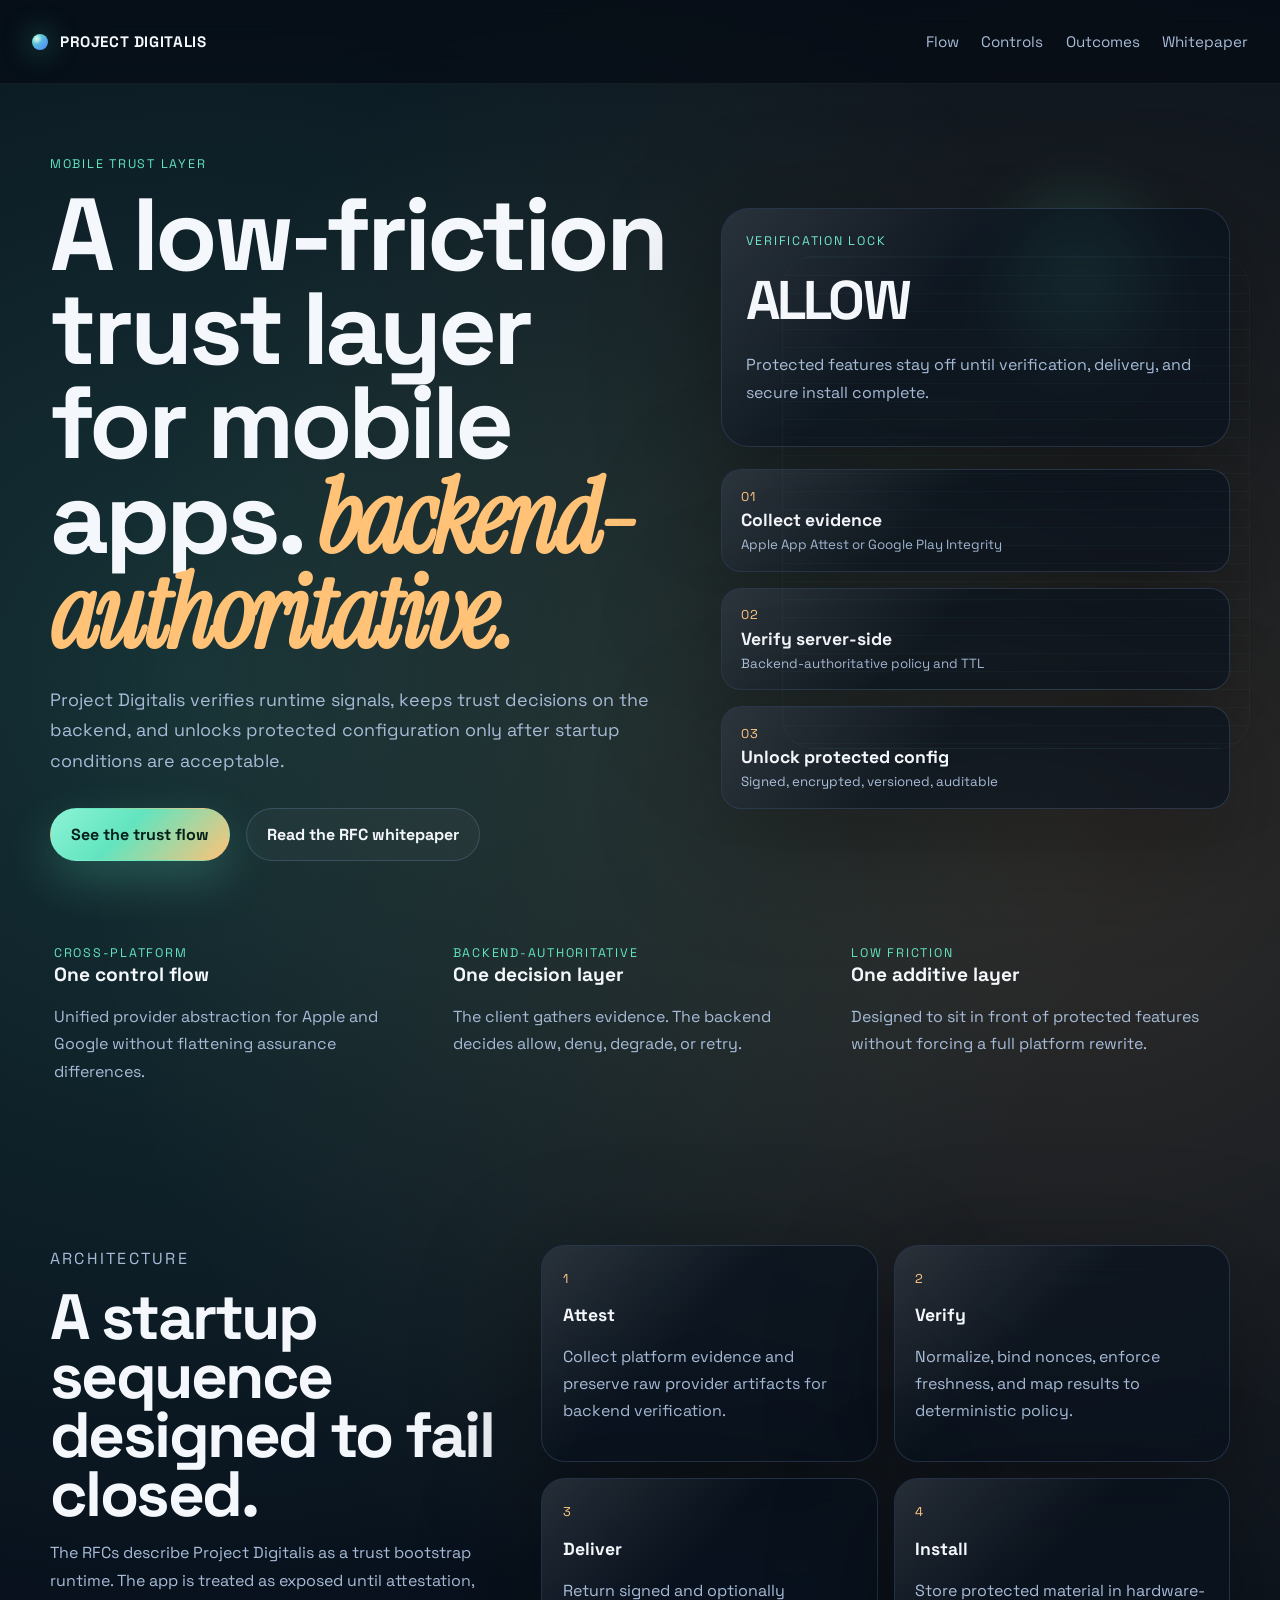
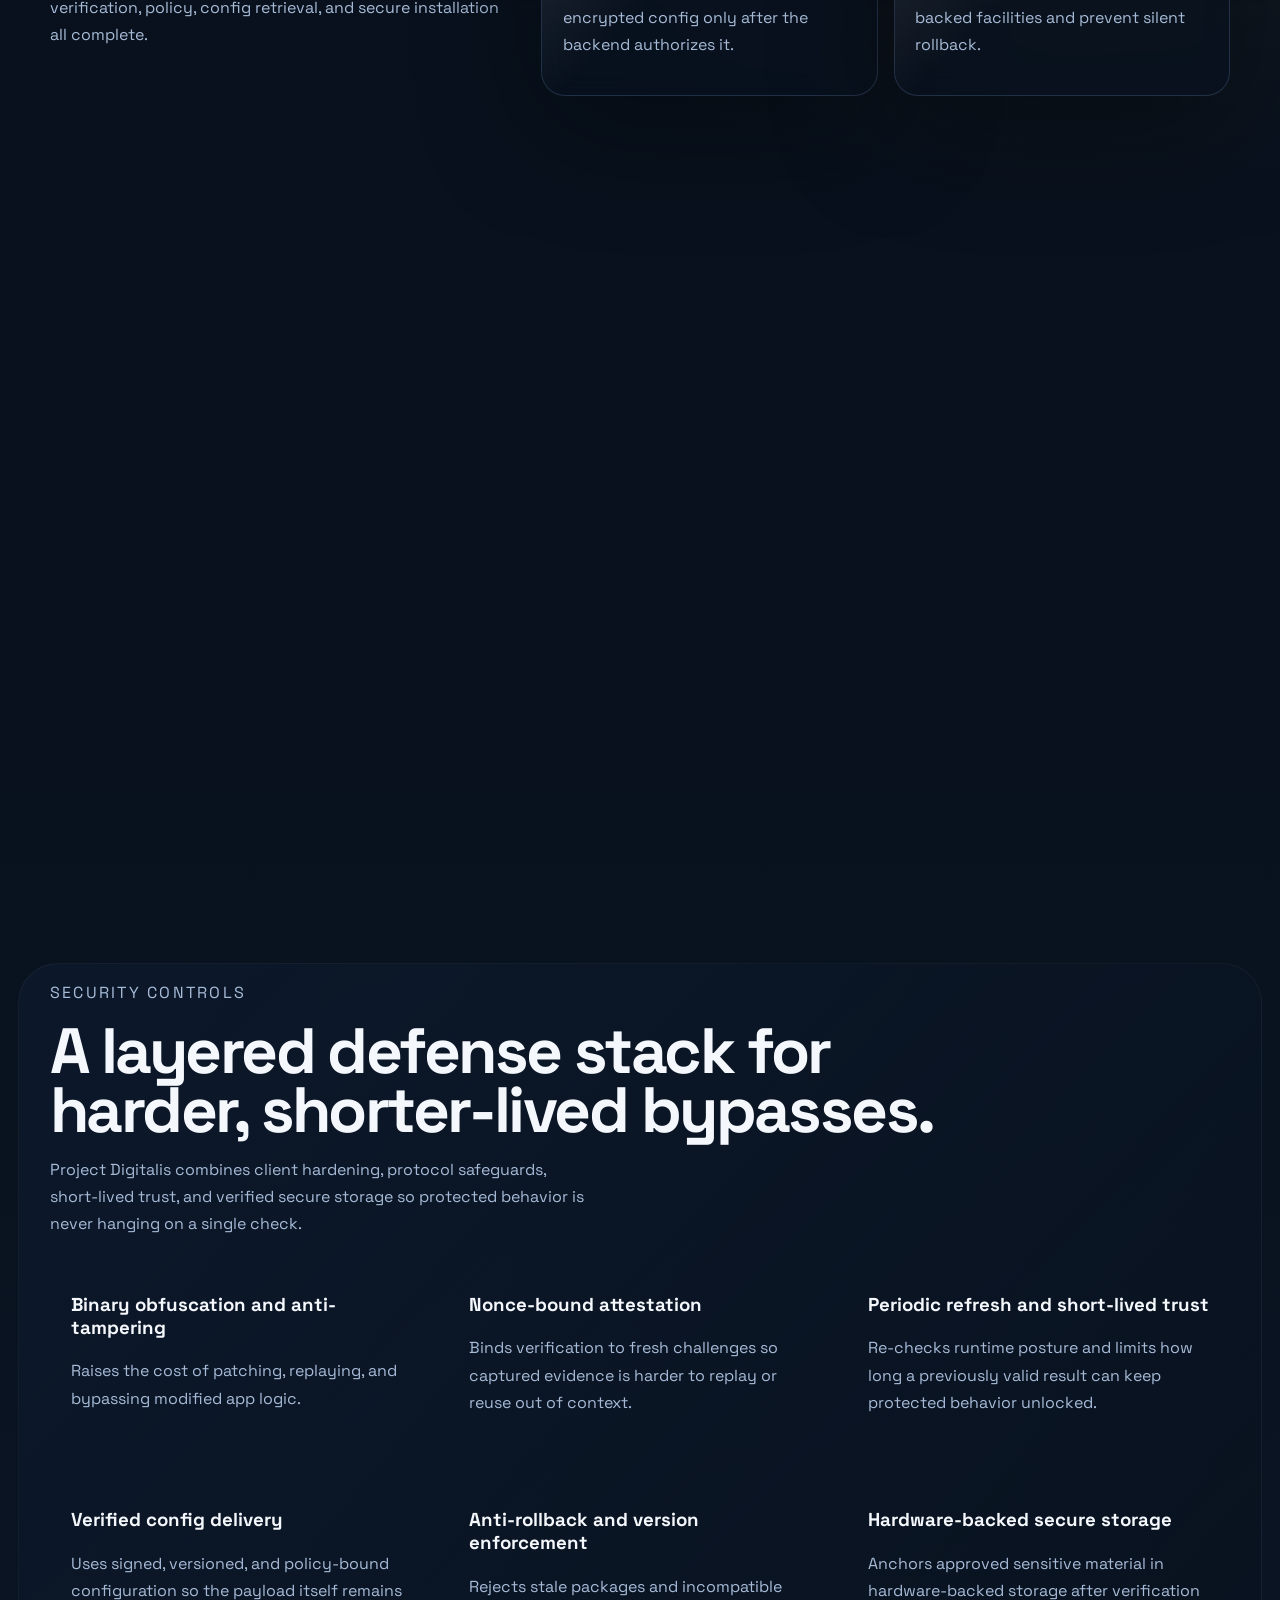
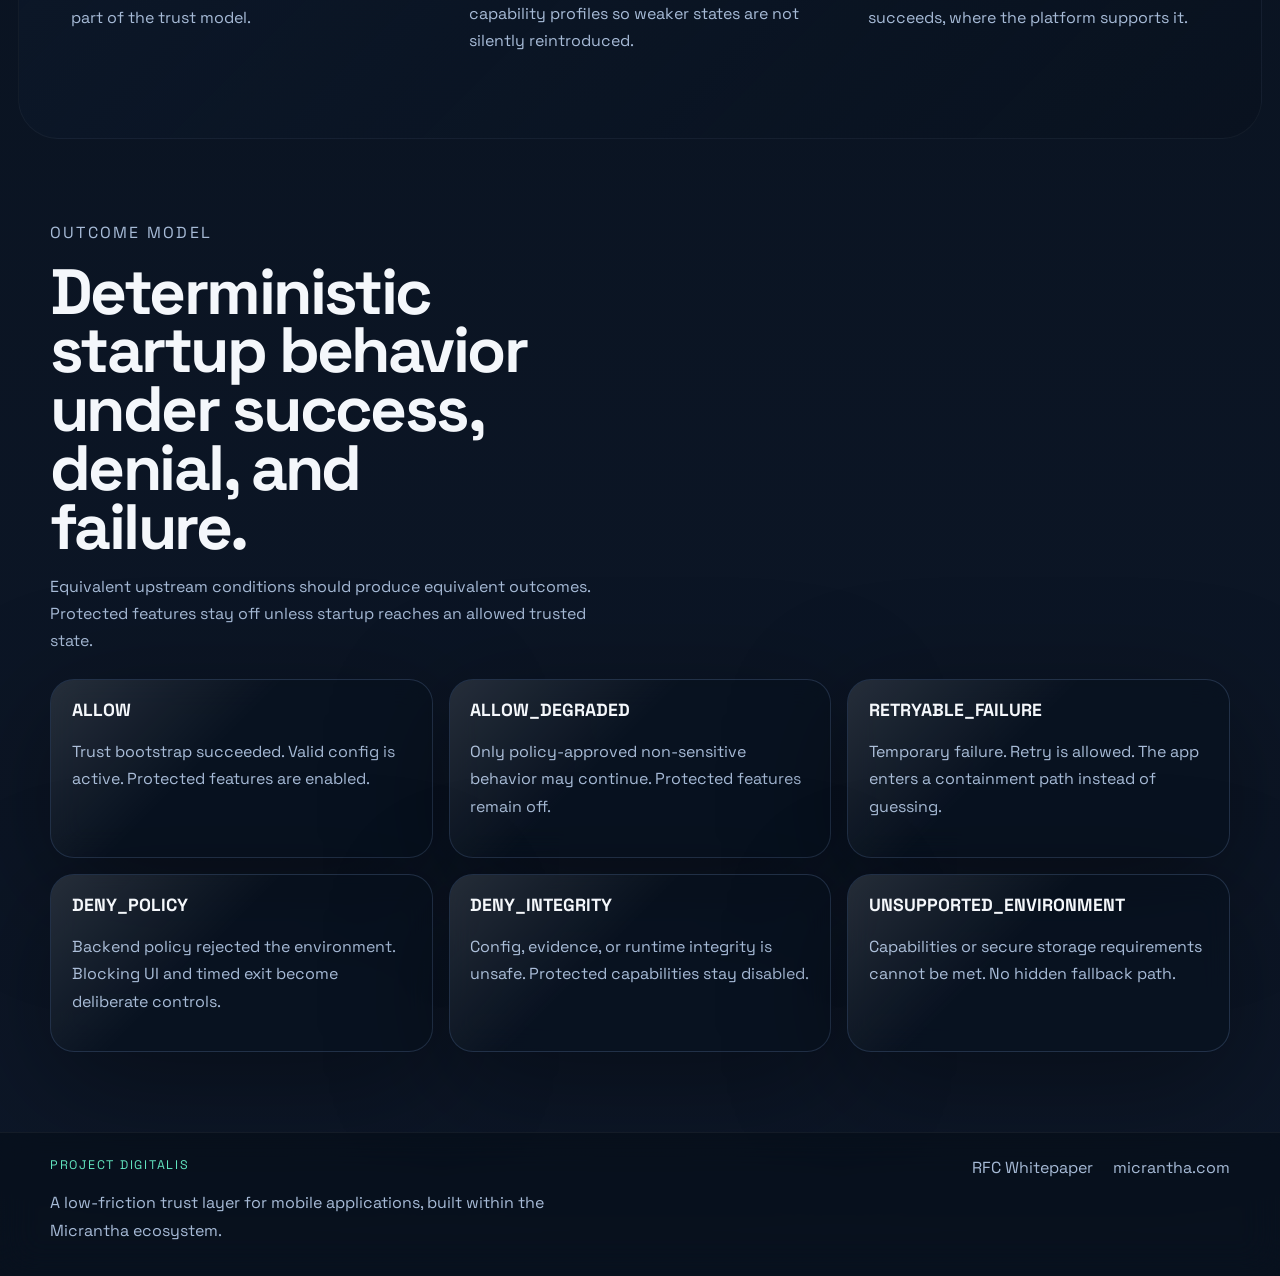
==== web/index.html @ 767015f4 "feat: move public website to community repo" ====
<!doctype html>
<html lang="en">
  <head>
    <meta charset="UTF-8" />
    <meta
      name="viewport"
      content="width=device-width, initial-scale=1.0"
    />
    <title>Project Digitalis | A Low-Friction Trust Layer for Mobile Apps</title>
    <meta
      name="description"
      content="Project Digitalis is a low-friction trust layer for mobile apps: backend-authoritative verification, protected configuration delivery, and deterministic startup policy for iOS and Android."
    />
    <link rel="preconnect" href="https://fonts.googleapis.com" />
    <link rel="preconnect" href="https://fonts.gstatic.com" crossorigin />
    <link
      href="https://fonts.googleapis.com/css2?family=Instrument+Serif:ital@0;1&family=Space+Grotesk:wght@400;500;700&display=swap"
      rel="stylesheet"
    />
    <link rel="stylesheet" href="./styles.css" />
  </head>
  <body>
    <div class="page-shell">
      <header class="site-header">
        <a class="brand" href="#top">
          <span class="brand-mark"></span>
          <span>Project Digitalis</span>
        </a>
        <nav class="site-nav" aria-label="Primary">
          <a href="#flow">Flow</a>
          <a href="#controls">Controls</a>
          <a href="#outcomes">Outcomes</a>
          <a href="./whitepaper.html">Whitepaper</a>
        </nav>
      </header>

      <main id="top">
        <section class="hero">
          <div class="hero-copy reveal">
            <p class="eyebrow">Mobile trust layer</p>
            <h1>A low-friction trust layer for mobile apps.</h1>
            <p class="hero-text">
              Project Digitalis verifies runtime signals, keeps trust decisions
              on the backend, and unlocks protected configuration only after
              startup conditions are acceptable.
            </p>
            <div class="hero-actions">
              <a class="button button-primary" href="#flow">See the trust flow</a>
              <a class="button button-secondary" href="./whitepaper.html">Read the RFC whitepaper</a>
            </div>
          </div>

          <div class="hero-visual reveal">
            <div class="signal-card signal-card-primary">
              <p class="signal-label">Verification lock</p>
              <p class="signal-value">ALLOW</p>
              <p class="signal-meta">Protected features stay off until verification, delivery, and secure install complete.</p>
            </div>

            <div class="signal-rail">
              <div class="signal-step">
                <span>01</span>
                <strong>Collect evidence</strong>
                <small>Apple App Attest or Google Play Integrity</small>
              </div>
              <div class="signal-step">
                <span>02</span>
                <strong>Verify server-side</strong>
                <small>Backend-authoritative policy and TTL</small>
              </div>
              <div class="signal-step">
                <span>03</span>
                <strong>Unlock protected config</strong>
                <small>Signed, encrypted, versioned, auditable</small>
              </div>
            </div>
          </div>
        </section>

        <section class="metrics reveal">
          <div>
            <span class="metric-kicker">Cross-platform</span>
            <strong>One control flow</strong>
            <p>Unified provider abstraction for Apple and Google without flattening assurance differences.</p>
          </div>
          <div>
            <span class="metric-kicker">Backend-authoritative</span>
            <strong>One decision layer</strong>
            <p>The client gathers evidence. The backend decides allow, deny, degrade, or retry.</p>
          </div>
          <div>
            <span class="metric-kicker">Low friction</span>
            <strong>One additive layer</strong>
            <p>Designed to sit in front of protected features without forcing a full platform rewrite.</p>
          </div>
        </section>

        <section class="section split-section" id="flow">
          <div class="section-copy reveal">
            <p class="eyebrow">Architecture</p>
            <h2>A startup sequence designed to fail closed.</h2>
            <p>
              The RFCs describe Project Digitalis as a trust bootstrap runtime.
              The app is treated as exposed until attestation, verification,
              policy, config retrieval, and secure installation all complete.
            </p>
          </div>
          <div class="flow-grid reveal">
            <article>
              <span>1</span>
              <h3>Attest</h3>
              <p>Collect platform evidence and preserve raw provider artifacts for backend verification.</p>
            </article>
            <article>
              <span>2</span>
              <h3>Verify</h3>
              <p>Normalize, bind nonces, enforce freshness, and map results to deterministic policy.</p>
            </article>
            <article>
              <span>3</span>
              <h3>Deliver</h3>
              <p>Return signed and optionally encrypted config only after the backend authorizes it.</p>
            </article>
            <article>
              <span>4</span>
              <h3>Install</h3>
              <p>Store protected material in hardware-backed facilities and prevent silent rollback.</p>
            </article>
          </div>
        </section>

        <section class="section lightweight-section">
          <div class="section-copy reveal">
            <p class="eyebrow">Designed to layer in</p>
            <h2>An extra security layer that does not ask you to rebuild everything.</h2>
            <p>
              Project Digitalis is easiest to understand as an additive control
              surface. It can sit in front of existing backend logic, preserve a
              customer-managed backend model, and make startup trust decisions
              explicit without pretending the client is authoritative.
            </p>
          </div>
          <div class="control-columns">
            <article class="reveal">
              <h3>Open backend model</h3>
              <p>
                Digitalis-operated and customer-managed backends can share one
                contract and one semantic outcome model.
              </p>
            </article>
            <article class="reveal">
              <h3>Useful before deeper hardening</h3>
              <p>
                Attestation, signed config delivery, and startup containment add
                value even before heavier runtime protection is introduced.
              </p>
            </article>
            <article class="reveal">
              <h3>Explicit over magical</h3>
              <p>
                Capabilities, degradation, retries, and denials are visible and
                policy-controlled rather than hidden behind SDK optimism.
              </p>
            </article>
          </div>
        </section>

        <section class="section band" id="controls">
          <div class="section-copy reveal">
            <p class="eyebrow">Security controls</p>
            <h2 class="section-title-wide">A layered defense stack for harder, shorter-lived bypasses.</h2>
            <p>
              Project Digitalis combines client hardening, protocol safeguards,
              short-lived trust, and verified secure storage so protected
              behavior is never hanging on a single check.
            </p>
          </div>
          <div class="control-grid">
            <article class="reveal">
              <h3>Binary obfuscation and anti-tampering</h3>
              <p>
                Raises the cost of patching, replaying, and bypassing modified
                app logic.
              </p>
            </article>
            <article class="reveal">
              <h3>Nonce-bound attestation</h3>
              <p>
                Binds verification to fresh challenges so captured evidence is
                harder to replay or reuse out of context.
              </p>
            </article>
            <article class="reveal">
              <h3>Periodic refresh and short-lived trust</h3>
              <p>
                Re-checks runtime posture and limits how long a previously valid
                result can keep protected behavior unlocked.
              </p>
            </article>
            <article class="reveal">
              <h3>Verified config delivery</h3>
              <p>
                Uses signed, versioned, and policy-bound configuration so the
                payload itself remains part of the trust model.
              </p>
            </article>
            <article class="reveal">
              <h3>Anti-rollback and version enforcement</h3>
              <p>
                Rejects stale packages and incompatible capability profiles so
                weaker states are not silently reintroduced.
              </p>
            </article>
            <article class="reveal">
              <h3>Hardware-backed secure storage</h3>
              <p>
                Anchors approved sensitive material in hardware-backed storage
                after verification succeeds, where the platform supports it.
              </p>
            </article>
          </div>
        </section>

        <section class="section outcomes-section" id="outcomes">
          <div class="section-copy reveal">
            <p class="eyebrow">Outcome model</p>
            <h2>Deterministic startup behavior under success, denial, and failure.</h2>
            <p>
              Equivalent upstream conditions should produce equivalent outcomes.
              Protected features stay off unless startup reaches an allowed trusted state.
            </p>
          </div>
          <div class="outcome-grid">
            <article class="outcome-card reveal">
              <h3>ALLOW</h3>
              <p>Trust bootstrap succeeded. Valid config is active. Protected features are enabled.</p>
            </article>
            <article class="outcome-card reveal">
              <h3>ALLOW_DEGRADED</h3>
              <p>Only policy-approved non-sensitive behavior may continue. Protected features remain off.</p>
            </article>
            <article class="outcome-card reveal">
              <h3>RETRYABLE_FAILURE</h3>
              <p>Temporary failure. Retry is allowed. The app enters a containment path instead of guessing.</p>
            </article>
            <article class="outcome-card reveal">
              <h3>DENY_POLICY</h3>
              <p>Backend policy rejected the environment. Blocking UI and timed exit become deliberate controls.</p>
            </article>
            <article class="outcome-card reveal">
              <h3>DENY_INTEGRITY</h3>
              <p>Config, evidence, or runtime integrity is unsafe. Protected capabilities stay disabled.</p>
            </article>
            <article class="outcome-card reveal">
              <h3>UNSUPPORTED_ENVIRONMENT</h3>
              <p>Capabilities or secure storage requirements cannot be met. No hidden fallback path.</p>
            </article>
          </div>
        </section>

      </main>

      <footer class="site-footer" id="footer">
        <div class="footer-inner">
          <div class="footer-copy">
            <p class="eyebrow">Project Digitalis</p>
            <p>
              A low-friction trust layer for mobile applications, built within the
              Micrantha ecosystem.
            </p>
          </div>
          <div class="footer-links">
            <a href="./whitepaper.html">RFC Whitepaper</a>
            <a href="https://micrantha.com">micrantha.com</a>
          </div>
        </div>
      </footer>
    </div>

    <script src="./main.js"></script>
  </body>
</html>
---- web/styles.css ----
:root {
  --bg: #08111d;
  --bg-alt: #0e1b2f;
  --panel: rgba(8, 17, 29, 0.62);
  --panel-strong: rgba(11, 24, 41, 0.88);
  --line: rgba(157, 196, 255, 0.18);
  --text: #f4f7fb;
  --muted: #a7bbd7;
  --accent: #62e4bf;
  --accent-deep: #1aa07b;
  --warm: #ffc277;
  --shadow: 0 30px 120px rgba(0, 0, 0, 0.38);
  --max-width: 1180px;
  --header-height: 84px;
}

* {
  box-sizing: border-box;
}

html {
  scroll-behavior: smooth;
}

body {
  margin: 0;
  font-family: "Space Grotesk", sans-serif;
  color: var(--text);
  background:
    radial-gradient(circle at 15% 15%, rgba(98, 228, 191, 0.16), transparent 24%),
    radial-gradient(circle at 84% 18%, rgba(255, 194, 119, 0.16), transparent 26%),
    linear-gradient(180deg, #07101b 0%, #08111d 48%, #0d1728 100%);
  min-height: 100vh;
}

body::before {
  content: "";
  position: fixed;
  inset: 0;
  pointer-events: none;
  background-image:
    linear-gradient(rgba(255, 255, 255, 0.04) 1px, transparent 1px),
    linear-gradient(90deg, rgba(255, 255, 255, 0.04) 1px, transparent 1px);
  background-size: 80px 80px;
  mask-image: radial-gradient(circle at center, black 40%, transparent 90%);
  opacity: 0.2;
}

a {
  color: inherit;
  text-decoration: none;
}

code {
  font-family: inherit;
  color: var(--warm);
}

.page-shell {
  position: relative;
}

.site-header {
  position: sticky;
  top: 0;
  z-index: 20;
  display: flex;
  align-items: center;
  justify-content: space-between;
  gap: 1rem;
  height: var(--header-height);
  padding: 0 2rem;
  backdrop-filter: blur(18px);
  background: rgba(4, 10, 18, 0.58);
  border-bottom: 1px solid rgba(255, 255, 255, 0.05);
}

.brand {
  display: inline-flex;
  align-items: center;
  gap: 0.75rem;
  font-size: 0.95rem;
  font-weight: 700;
  letter-spacing: 0.04em;
  text-transform: uppercase;
}

.brand-mark {
  width: 1rem;
  height: 1rem;
  border-radius: 999px;
  background:
    radial-gradient(circle at 30% 30%, #dcfff4, transparent 36%),
    linear-gradient(135deg, var(--accent) 0%, #4e87ff 100%);
  box-shadow: 0 0 28px rgba(98, 228, 191, 0.55);
}

.site-nav {
  display: inline-flex;
  gap: 1.4rem;
  color: var(--muted);
  font-size: 0.95rem;
}

.site-nav a:hover,
.site-nav a:focus-visible {
  color: var(--text);
}

.hero,
.section,
.metrics {
  width: min(calc(100% - 2.5rem), var(--max-width));
  margin: 0 auto;
}

.hero {
  min-height: calc(100svh - var(--header-height));
  display: grid;
  grid-template-columns: minmax(0, 1.1fr) minmax(320px, 0.9fr);
  align-items: center;
  gap: 3rem;
  padding: 4.5rem 0 3rem;
}

.eyebrow,
.metric-kicker,
.signal-label {
  margin: 0 0 1rem;
  text-transform: uppercase;
  letter-spacing: 0.14em;
  font-size: 0.78rem;
  color: var(--accent);
}

.hero h1,
.section h2,
.deploy-panel h2 {
  margin: 0;
  line-height: 0.92;
  letter-spacing: -0.04em;
}

.hero h1 {
  max-width: 10ch;
  font-size: clamp(3.5rem, 8vw, 7.2rem);
}

.hero h1::after {
  content: " backend-authoritative.";
  color: var(--warm);
  font-family: "Instrument Serif", serif;
  font-style: italic;
}

.hero-text,
.section p,
.deploy-panel p,
.metrics p,
.outcome-card p,
.flow-grid p,
.control-columns p,
.signal-meta {
  color: var(--muted);
  line-height: 1.7;
  font-size: 1rem;
}

.hero-text {
  max-width: 40rem;
  margin: 1.5rem 0 0;
  font-size: 1.12rem;
}

.hero-actions {
  display: flex;
  flex-wrap: wrap;
  gap: 1rem;
  margin-top: 2rem;
}

.button {
  display: inline-flex;
  align-items: center;
  justify-content: center;
  min-height: 3.3rem;
  padding: 0 1.25rem;
  border-radius: 999px;
  border: 1px solid transparent;
  font-weight: 700;
  transition:
    transform 180ms ease,
    border-color 180ms ease,
    background 180ms ease;
}

.button:hover,
.button:focus-visible {
  transform: translateY(-2px);
}

.button-primary {
  color: #06201a;
  background: linear-gradient(135deg, #8cf3d6 0%, #62e4bf 42%, #ffc277 100%);
  box-shadow: 0 18px 48px rgba(98, 228, 191, 0.24);
}

.button-secondary {
  border-color: var(--line);
  background: rgba(255, 255, 255, 0.03);
}

.hero-visual {
  position: relative;
  display: grid;
  gap: 1.4rem;
}

.hero-visual::before {
  content: "";
  position: absolute;
  inset: -8% 6% auto auto;
  width: 240px;
  height: 240px;
  border-radius: 50%;
  background: radial-gradient(circle, rgba(98, 228, 191, 0.28), transparent 68%);
  filter: blur(20px);
}

.hero-visual::after {
  content: "";
  position: absolute;
  inset: 8% -4% 10% 12%;
  border-radius: 2rem;
  border: 1px solid rgba(157, 196, 255, 0.08);
  background:
    repeating-linear-gradient(
      180deg,
      rgba(98, 228, 191, 0.07) 0,
      rgba(98, 228, 191, 0.07) 1px,
      transparent 1px,
      transparent 18px
    );
  opacity: 0.55;
  pointer-events: none;
}

.signal-card,
.signal-step,
.outcome-card,
.deploy-panel,
.flow-grid article,
.control-columns article {
  position: relative;
  overflow: hidden;
  border: 1px solid var(--line);
  background: var(--panel);
  backdrop-filter: blur(14px);
  box-shadow: var(--shadow);
}

.signal-card-primary {
  padding: 1.5rem;
  border-radius: 1.75rem;
}

.signal-card-primary::after,
.signal-step::after,
.outcome-card::after,
.deploy-panel::after,
.flow-grid article::after,
.control-columns article::after {
  content: "";
  position: absolute;
  inset: 0;
  background: linear-gradient(135deg, rgba(255, 255, 255, 0.12), transparent 42%);
  pointer-events: none;
}

.signal-value {
  margin: 0.2rem 0 0.5rem;
  font-size: clamp(2rem, 5vw, 3.4rem);
  font-weight: 700;
  letter-spacing: -0.05em;
}

.signal-rail {
  display: grid;
  gap: 1rem;
}

.signal-step {
  display: grid;
  gap: 0.35rem;
  padding: 1.1rem 1.2rem;
  border-radius: 1.25rem;
}

.signal-step span,
.flow-grid span {
  font-size: 0.8rem;
  color: var(--warm);
  letter-spacing: 0.12em;
}

.signal-step strong,
.flow-grid h3,
.control-columns h3,
.outcome-card h3 {
  font-size: 1.1rem;
  line-height: 1.15;
}

.signal-step small {
  color: var(--muted);
}

.metrics {
  display: grid;
  grid-template-columns: repeat(3, minmax(0, 1fr));
  gap: 1rem;
  padding: 1rem 0 5rem;
}

.metrics > div {
  padding: 1rem 0.25rem;
}

.metrics strong {
  display: block;
  margin-bottom: 0.7rem;
  font-size: 1.2rem;
}

.section {
  padding: 3rem 0 5rem;
}

.split-section {
  display: grid;
  grid-template-columns: minmax(0, 0.8fr) minmax(0, 1.2fr);
  gap: 2rem;
  align-items: start;
}

.section h2,
.deploy-panel h2 {
  font-size: clamp(2.2rem, 5vw, 4rem);
  max-width: 12ch;
}

.section-title-wide {
  max-width: 22ch !important;
}

.section-copy p:last-child {
  max-width: 34rem;
}

.flow-grid {
  display: grid;
  grid-template-columns: repeat(2, minmax(0, 1fr));
  gap: 1rem;
}

.flow-grid article,
.control-columns article,
.control-grid article,
.outcome-card {
  border-radius: 1.5rem;
  padding: 1.3rem;
}

.band {
  position: relative;
}

.lightweight-section {
  padding-top: 0;
}

.band::before {
  content: "";
  position: absolute;
  inset: 2rem -2rem;
  border-radius: 2.5rem;
  background: linear-gradient(135deg, rgba(14, 27, 47, 0.72), rgba(7, 16, 27, 0.35));
  border: 1px solid rgba(255, 255, 255, 0.04);
  z-index: -1;
}

.control-columns {
  display: grid;
  grid-template-columns: repeat(3, minmax(0, 1fr));
  gap: 1rem;
}

.control-grid {
  display: grid;
  grid-template-columns: repeat(3, minmax(0, 1fr));
  gap: 1rem;
}

.outcomes-section .section-copy {
  margin-bottom: 1.5rem;
}

.outcome-grid {
  display: grid;
  grid-template-columns: repeat(3, minmax(0, 1fr));
  gap: 1rem;
}

.outcome-card h3 {
  margin-top: 0;
}

.whitepaper {
  width: min(calc(100% - 2.5rem), 1080px);
  margin: 0 auto;
  padding: 2rem 0 6rem;
}

.whitepaper-hero {
  padding: 4rem 0 3rem;
}

.whitepaper-hero h1 {
  margin: 0;
  max-width: 12ch;
  font-size: clamp(3rem, 7vw, 6rem);
  line-height: 0.95;
  letter-spacing: -0.05em;
}

.whitepaper-hero h1::after {
  content: " in one page.";
  color: var(--warm);
  font-family: "Instrument Serif", serif;
  font-style: italic;
}

.whitepaper-lead {
  max-width: 48rem;
  margin-top: 1.5rem;
  color: var(--muted);
  line-height: 1.8;
  font-size: 1.08rem;
}

.whitepaper-section {
  padding: 2rem 0 2.5rem;
}

.whitepaper-intro,
.whitepaper-copy {
  max-width: 52rem;
}

.whitepaper-intro h2,
.whitepaper-copy h2 {
  margin: 0 0 1rem;
  font-size: clamp(2rem, 4vw, 3.3rem);
  line-height: 1;
  letter-spacing: -0.04em;
}

.whitepaper-intro p,
.whitepaper-copy p,
.whitepaper-highlights p,
.paper-card p {
  color: var(--muted);
  line-height: 1.8;
}

.whitepaper-highlights,
.whitepaper-columns,
.paper-grid {
  display: grid;
  gap: 1rem;
  margin-top: 1.5rem;
}

.whitepaper-highlights,
.whitepaper-columns {
  grid-template-columns: repeat(3, minmax(0, 1fr));
}

.paper-grid {
  grid-template-columns: repeat(2, minmax(0, 1fr));
}

.whitepaper-highlights article,
.paper-card {
  border: 1px solid var(--line);
  border-radius: 1.5rem;
  padding: 1.35rem;
  background: var(--panel);
  backdrop-filter: blur(14px);
  box-shadow: var(--shadow);
}

.whitepaper-highlights h3,
.paper-card h3 {
  margin: 0 0 0.6rem;
  font-size: 1.15rem;
}

.paper-card span {
  display: inline-block;
  margin-bottom: 0.8rem;
  color: var(--warm);
  font-size: 0.8rem;
  letter-spacing: 0.12em;
  text-transform: uppercase;
}

.deploy-panel {
  border-radius: 2rem;
  padding: 2rem;
  background:
    radial-gradient(circle at 90% 18%, rgba(98, 228, 191, 0.16), transparent 22%),
    var(--panel-strong);
}

.deploy-panel p {
  max-width: 48rem;
}

.deploy-code {
  display: flex;
  align-items: center;
  justify-content: space-between;
  gap: 1rem;
  margin-top: 1rem;
  padding-top: 1rem;
  border-top: 1px solid var(--line);
}

.deploy-code span {
  color: var(--muted);
}

.deploy-code strong {
  font-size: 1.15rem;
}

.site-footer {
  width: 100%;
  margin: 0;
  padding: 1.5rem 2rem 2rem;
  border-top: 1px solid rgba(255, 255, 255, 0.05);
  background: rgba(4, 10, 18, 0.42);
  backdrop-filter: blur(18px);
}

.footer-inner {
  width: min(100%, var(--max-width));
  margin: 0 auto;
  display: flex;
  align-items: flex-start;
  justify-content: space-between;
  gap: 1.5rem;
}

.footer-copy {
  max-width: 34rem;
}

.footer-copy p:last-child {
  margin: 0;
  color: var(--muted);
  line-height: 1.7;
}

.footer-links {
  display: flex;
  flex-wrap: wrap;
  gap: 1rem 1.25rem;
  color: var(--muted);
}

.footer-links a:hover,
.footer-links a:focus-visible {
  color: var(--text);
}

.reveal {
  opacity: 0;
  transform: translateY(30px);
  transition:
    opacity 700ms ease,
    transform 700ms ease;
}

.reveal.is-visible {
  opacity: 1;
  transform: translateY(0);
}

@media (max-width: 980px) {
  .site-header {
    padding: 0 1rem;
  }

  .hero,
  .section,
  .metrics {
    width: min(calc(100% - 1.5rem), var(--max-width));
  }

  .hero,
  .split-section,
  .metrics,
  .control-columns,
  .control-grid,
  .outcome-grid,
  .whitepaper-highlights,
  .whitepaper-columns,
  .paper-grid {
    grid-template-columns: 1fr;
  }

  .flow-grid {
    grid-template-columns: 1fr;
  }

  .hero {
    padding-top: 3rem;
  }

  .hero h1 {
    max-width: 11ch;
  }

  .section h2,
  .deploy-panel h2 {
    max-width: 14ch;
  }

  .section-title-wide {
    max-width: 100% !important;
  }

  .whitepaper {
    width: min(calc(100% - 1.5rem), 1080px);
  }

  .site-footer {
    padding-left: 1rem;
    padding-right: 1rem;
  }

  .footer-inner {
    flex-direction: column;
  }
}

@media (max-width: 640px) {
  .site-header {
    height: auto;
    padding-top: 1rem;
    padding-bottom: 1rem;
    flex-direction: column;
    align-items: flex-start;
  }

  .site-nav {
    flex-wrap: wrap;
    gap: 0.8rem 1rem;
  }

  .hero {
    min-height: auto;
    padding-top: 2rem;
  }

  .hero h1 {
    font-size: clamp(2.8rem, 16vw, 4.5rem);
  }

  .button {
    width: 100%;
  }

  .section-title-wide {
    max-width: 100% !important;
  }

  .deploy-panel,
  .signal-card-primary,
  .flow-grid article,
  .control-columns article,
  .outcome-card {
    border-radius: 1.2rem;
  }
}
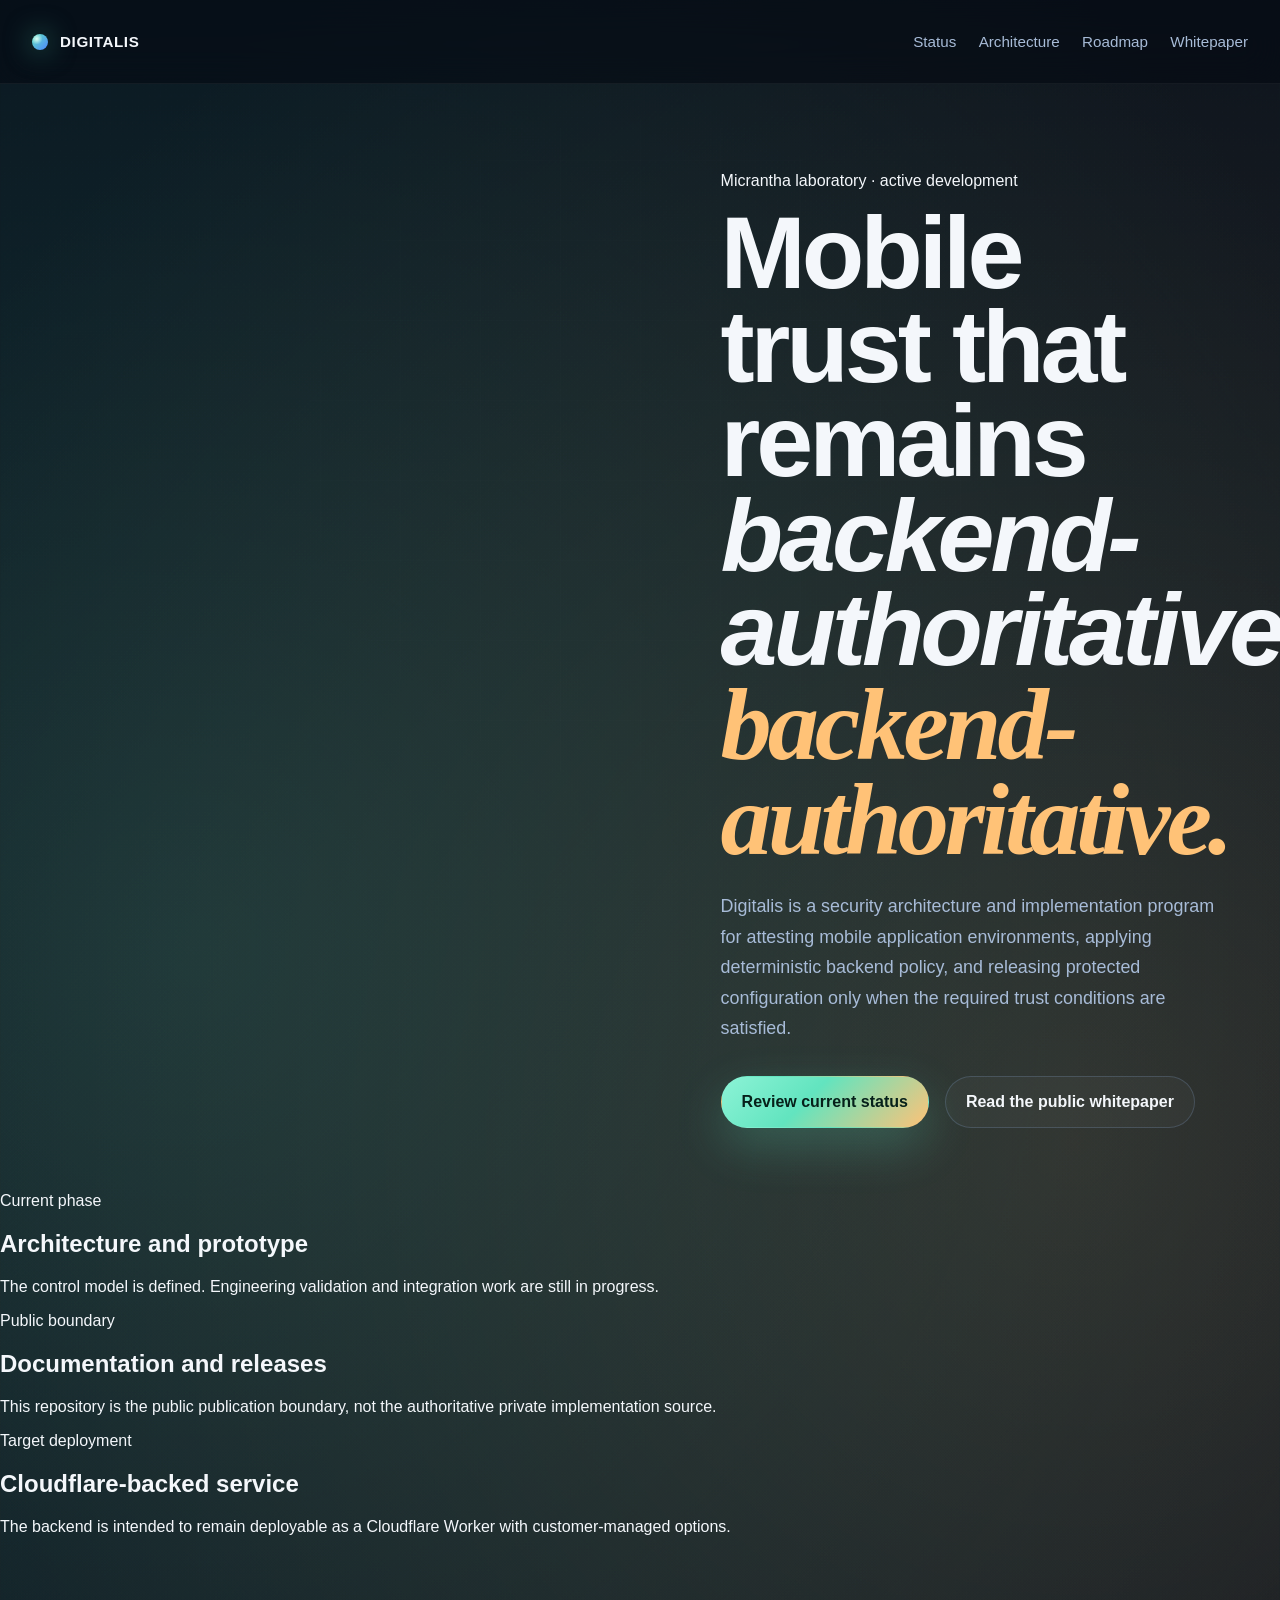
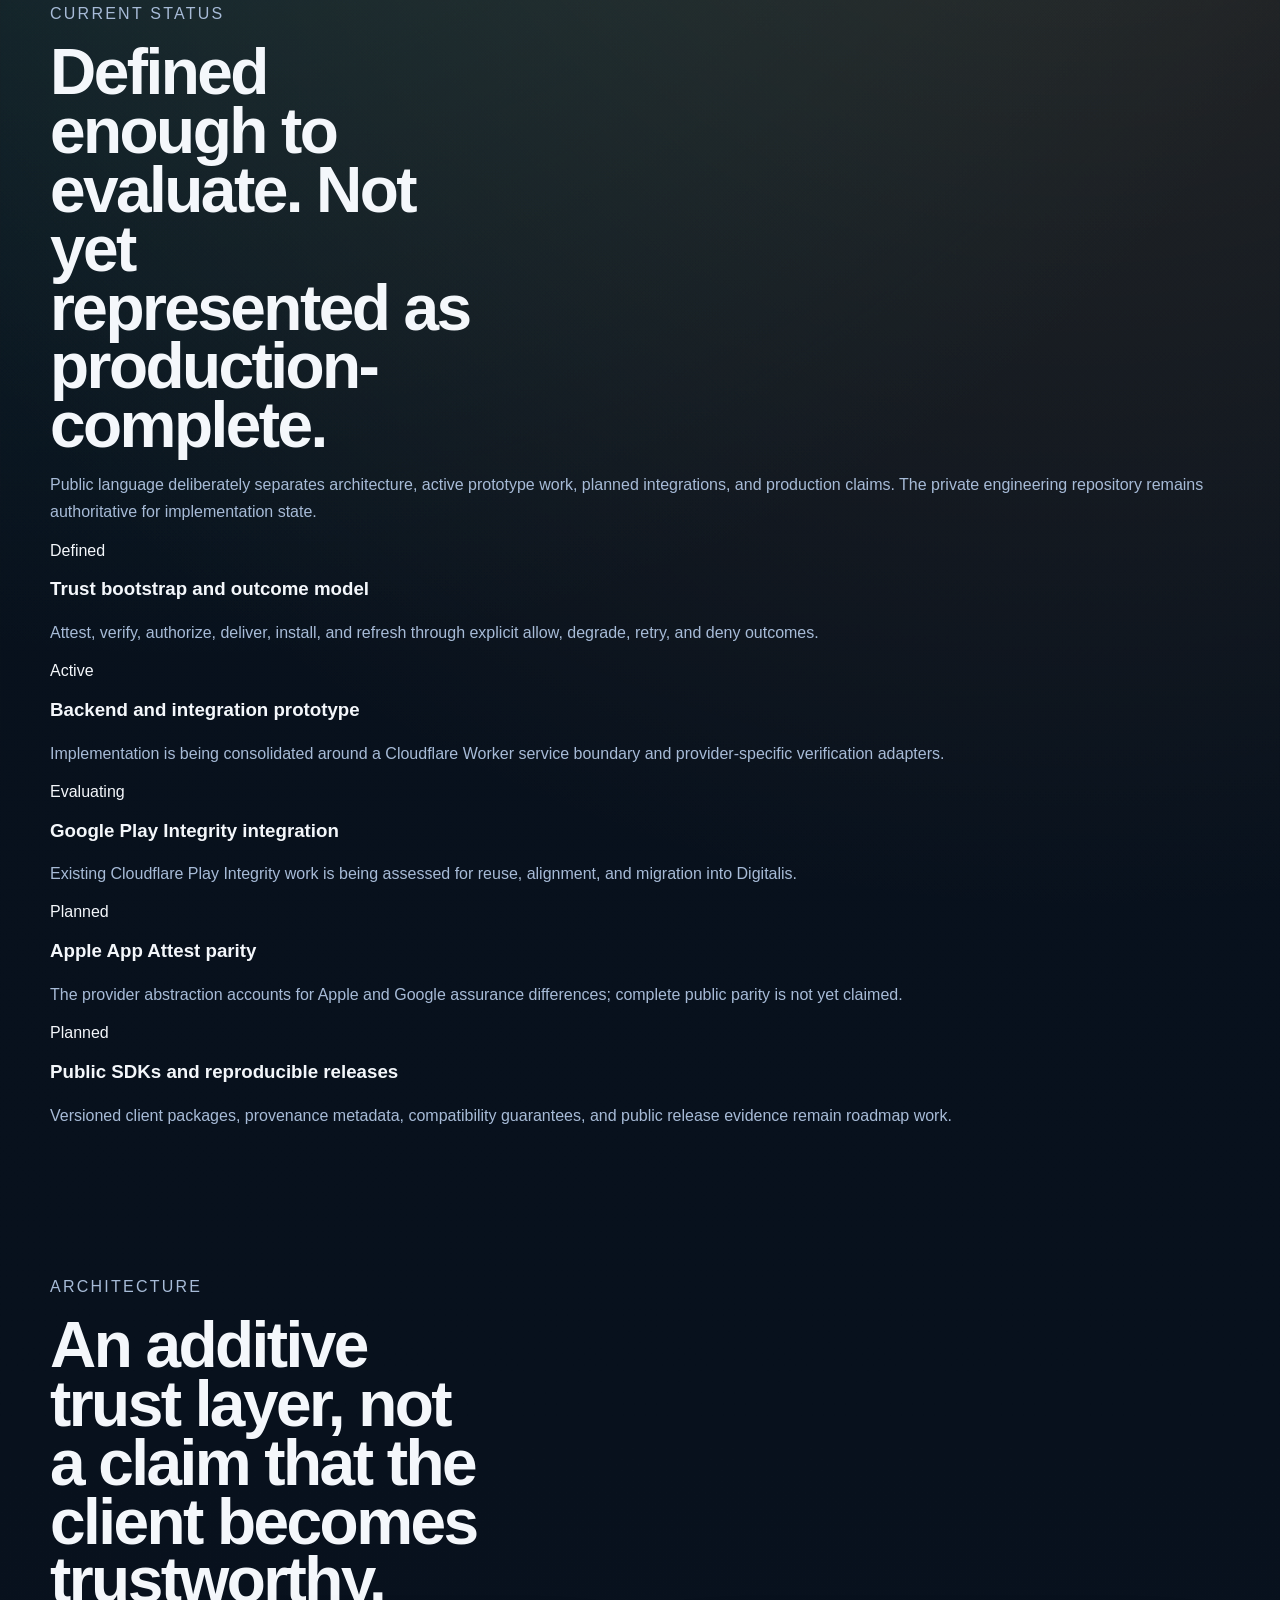
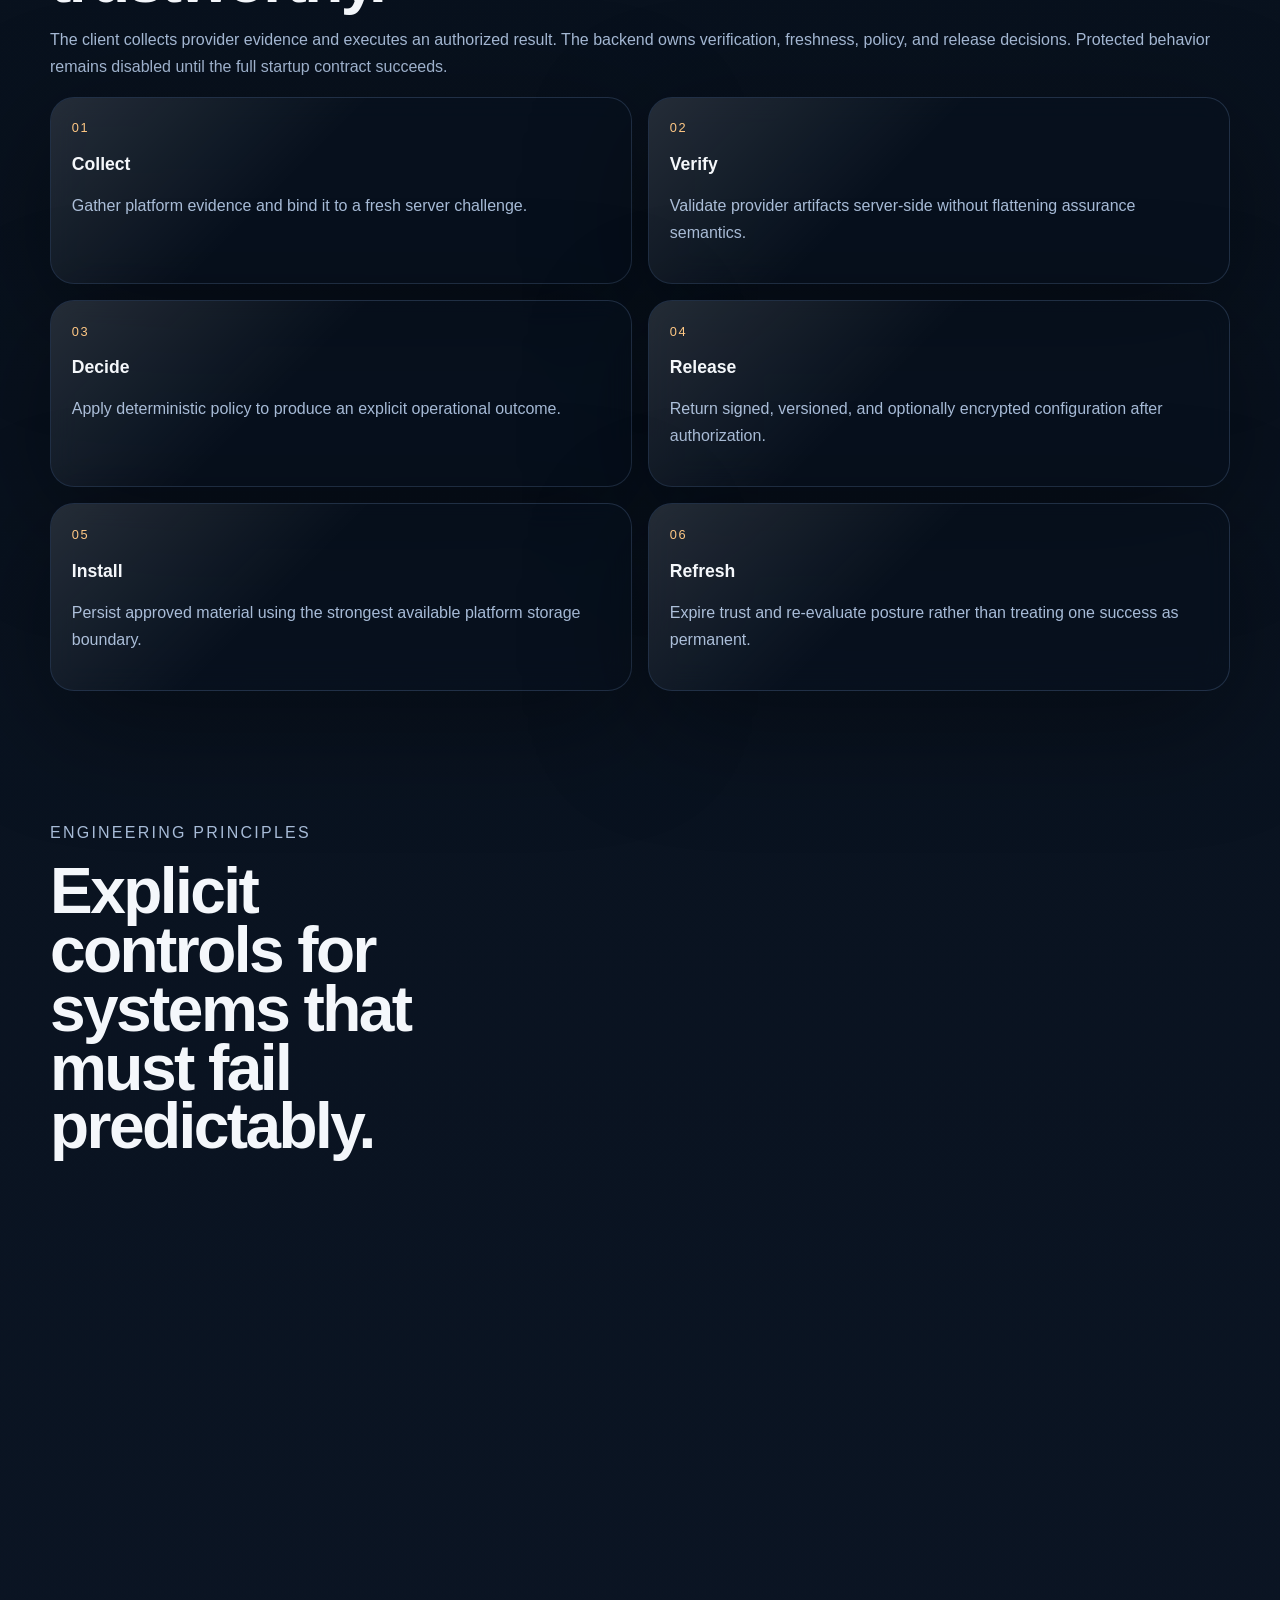
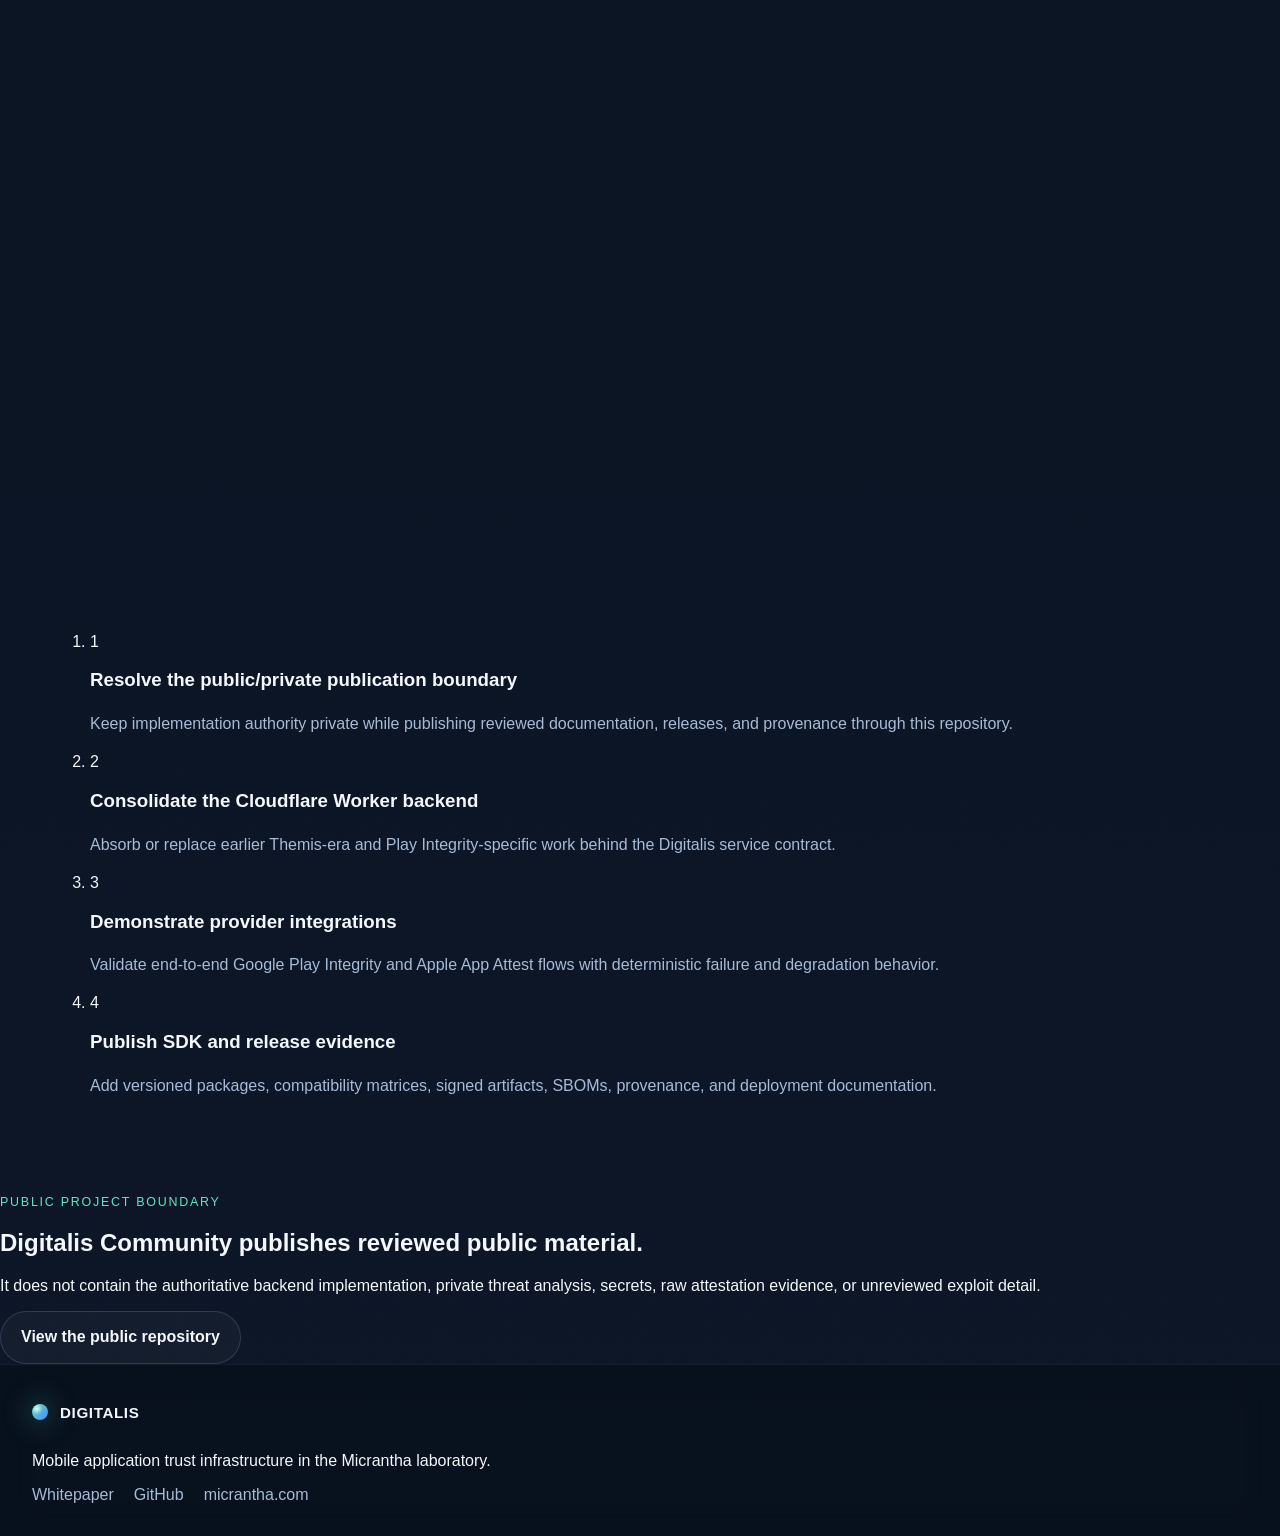
==== commit 952e83b0: "Refresh public site with current Digitalis status" ====
--- a/web/index.html
+++ b/web/index.html
@@ -2,19 +2,16 @@
 <html lang="en">
   <head>
     <meta charset="UTF-8" />
-    <meta
-      name="viewport"
-      content="width=device-width, initial-scale=1.0"
-    />
-    <title>Project Digitalis | A Low-Friction Trust Layer for Mobile Apps</title>
+    <meta name="viewport" content="width=device-width, initial-scale=1.0" />
+    <title>Digitalis | Mobile Application Trust Infrastructure</title>
     <meta
       name="description"
-      content="Project Digitalis is a low-friction trust layer for mobile apps: backend-authoritative verification, protected configuration delivery, and deterministic startup policy for iOS and Android."
+      content="Digitalis is an active Micrantha laboratory project exploring backend-authoritative mobile application trust, attestation, protected configuration delivery, and deterministic startup policy."
     />
     <link rel="preconnect" href="https://fonts.googleapis.com" />
     <link rel="preconnect" href="https://fonts.gstatic.com" crossorigin />
     <link
-      href="https://fonts.googleapis.com/css2?family=Instrument+Serif:ital@0;1&family=Space+Grotesk:wght@400;500;700&display=swap"
+      href="https://fonts.googleapis.com/css2?family=Inter:wght@400;500;600;700&family=Newsreader:ital,wght@0,500;1,500&display=swap"
       rel="stylesheet"
     />
     <link rel="stylesheet" href="./styles.css" />
@@ -22,261 +19,186 @@
   <body>
     <div class="page-shell">
       <header class="site-header">
-        <a class="brand" href="#top">
-          <span class="brand-mark"></span>
-          <span>Project Digitalis</span>
+        <a class="brand" href="#top" aria-label="Digitalis home">
+          <span class="brand-mark" aria-hidden="true"></span>
+          <span>Digitalis</span>
         </a>
         <nav class="site-nav" aria-label="Primary">
-          <a href="#flow">Flow</a>
-          <a href="#controls">Controls</a>
-          <a href="#outcomes">Outcomes</a>
+          <a href="#status">Status</a>
+          <a href="#architecture">Architecture</a>
+          <a href="#roadmap">Roadmap</a>
           <a href="./whitepaper.html">Whitepaper</a>
         </nav>
       </header>
 
       <main id="top">
-        <section class="hero">
-          <div class="hero-copy reveal">
-            <p class="eyebrow">Mobile trust layer</p>
-            <h1>A low-friction trust layer for mobile apps.</h1>
+        <section class="hero reveal">
+          <div class="hero-mark" aria-hidden="true">
+            <div class="leaf leaf-a"></div>
+            <div class="leaf leaf-b"></div>
+            <div class="leaf leaf-c"></div>
+            <div class="stem"></div>
+          </div>
+          <div class="hero-copy">
+            <p class="pill">Micrantha laboratory · active development</p>
+            <h1>Mobile trust that remains <em>backend-authoritative.</em></h1>
             <p class="hero-text">
-              Project Digitalis verifies runtime signals, keeps trust decisions
-              on the backend, and unlocks protected configuration only after
-              startup conditions are acceptable.
+              Digitalis is a security architecture and implementation program for
+              attesting mobile application environments, applying deterministic
+              backend policy, and releasing protected configuration only when the
+              required trust conditions are satisfied.
             </p>
             <div class="hero-actions">
-              <a class="button button-primary" href="#flow">See the trust flow</a>
-              <a class="button button-secondary" href="./whitepaper.html">Read the RFC whitepaper</a>
+              <a class="button button-primary" href="#status">Review current status</a>
+              <a class="button button-secondary" href="./whitepaper.html">Read the public whitepaper</a>
             </div>
           </div>
-
-          <div class="hero-visual reveal">
-            <div class="signal-card signal-card-primary">
-              <p class="signal-label">Verification lock</p>
-              <p class="signal-value">ALLOW</p>
-              <p class="signal-meta">Protected features stay off until verification, delivery, and secure install complete.</p>
-            </div>
-
-            <div class="signal-rail">
-              <div class="signal-step">
-                <span>01</span>
-                <strong>Collect evidence</strong>
-                <small>Apple App Attest or Google Play Integrity</small>
-              </div>
-              <div class="signal-step">
-                <span>02</span>
-                <strong>Verify server-side</strong>
-                <small>Backend-authoritative policy and TTL</small>
-              </div>
-              <div class="signal-step">
-                <span>03</span>
-                <strong>Unlock protected config</strong>
-                <small>Signed, encrypted, versioned, auditable</small>
-              </div>
-            </div>
-          </div>
-        </section>
-
-        <section class="metrics reveal">
+        </section>
+
+        <section class="summary-grid reveal" aria-label="Project summary">
+          <article>
+            <p class="kicker">Current phase</p>
+            <h2>Architecture and prototype</h2>
+            <p>The control model is defined. Engineering validation and integration work are still in progress.</p>
+          </article>
+          <article>
+            <p class="kicker">Public boundary</p>
+            <h2>Documentation and releases</h2>
+            <p>This repository is the public publication boundary, not the authoritative private implementation source.</p>
+          </article>
+          <article>
+            <p class="kicker">Target deployment</p>
+            <h2>Cloudflare-backed service</h2>
+            <p>The backend is intended to remain deployable as a Cloudflare Worker with customer-managed options.</p>
+          </article>
+        </section>
+
+        <section class="section" id="status">
+          <div class="section-heading reveal">
+            <p class="eyebrow">Current status</p>
+            <h2>Defined enough to evaluate. Not yet represented as production-complete.</h2>
+            <p>
+              Public language deliberately separates architecture, active prototype
+              work, planned integrations, and production claims. The private
+              engineering repository remains authoritative for implementation state.
+            </p>
+          </div>
+
+          <div class="status-table reveal">
+            <article>
+              <span class="status status-defined">Defined</span>
+              <div>
+                <h3>Trust bootstrap and outcome model</h3>
+                <p>Attest, verify, authorize, deliver, install, and refresh through explicit allow, degrade, retry, and deny outcomes.</p>
+              </div>
+            </article>
+            <article>
+              <span class="status status-active">Active</span>
+              <div>
+                <h3>Backend and integration prototype</h3>
+                <p>Implementation is being consolidated around a Cloudflare Worker service boundary and provider-specific verification adapters.</p>
+              </div>
+            </article>
+            <article>
+              <span class="status status-evaluating">Evaluating</span>
+              <div>
+                <h3>Google Play Integrity integration</h3>
+                <p>Existing Cloudflare Play Integrity work is being assessed for reuse, alignment, and migration into Digitalis.</p>
+              </div>
+            </article>
+            <article>
+              <span class="status status-planned">Planned</span>
+              <div>
+                <h3>Apple App Attest parity</h3>
+                <p>The provider abstraction accounts for Apple and Google assurance differences; complete public parity is not yet claimed.</p>
+              </div>
+            </article>
+            <article>
+              <span class="status status-planned">Planned</span>
+              <div>
+                <h3>Public SDKs and reproducible releases</h3>
+                <p>Versioned client packages, provenance metadata, compatibility guarantees, and public release evidence remain roadmap work.</p>
+              </div>
+            </article>
+          </div>
+        </section>
+
+        <section class="section architecture-section" id="architecture">
+          <div class="section-heading reveal">
+            <p class="eyebrow">Architecture</p>
+            <h2>An additive trust layer, not a claim that the client becomes trustworthy.</h2>
+            <p>
+              The client collects provider evidence and executes an authorized
+              result. The backend owns verification, freshness, policy, and release
+              decisions. Protected behavior remains disabled until the full startup
+              contract succeeds.
+            </p>
+          </div>
+
+          <div class="flow-grid reveal">
+            <article><span>01</span><h3>Collect</h3><p>Gather platform evidence and bind it to a fresh server challenge.</p></article>
+            <article><span>02</span><h3>Verify</h3><p>Validate provider artifacts server-side without flattening assurance semantics.</p></article>
+            <article><span>03</span><h3>Decide</h3><p>Apply deterministic policy to produce an explicit operational outcome.</p></article>
+            <article><span>04</span><h3>Release</h3><p>Return signed, versioned, and optionally encrypted configuration after authorization.</p></article>
+            <article><span>05</span><h3>Install</h3><p>Persist approved material using the strongest available platform storage boundary.</p></article>
+            <article><span>06</span><h3>Refresh</h3><p>Expire trust and re-evaluate posture rather than treating one success as permanent.</p></article>
+          </div>
+        </section>
+
+        <section class="section principles-section">
+          <div class="section-heading reveal">
+            <p class="eyebrow">Engineering principles</p>
+            <h2>Explicit controls for systems that must fail predictably.</h2>
+          </div>
+          <div class="card-grid reveal">
+            <article><h3>Fail closed</h3><p>Protected capabilities stay unavailable when evidence, policy, configuration, or storage cannot be verified.</p></article>
+            <article><h3>Preserve provider meaning</h3><p>A common contract does not erase meaningful differences between App Attest and Play Integrity assurances.</p></article>
+            <article><h3>Short-lived trust</h3><p>Freshness, nonces, expiry, and refresh reduce the useful lifetime of captured or previously valid state.</p></article>
+            <article><h3>Layered hardening</h3><p>Attestation complements signing, secure storage, anti-rollback, obfuscation, telemetry, and backend authorization.</p></article>
+            <article><h3>Customer-controlled deployment</h3><p>The architecture should support both a managed service and independently operated backend deployments.</p></article>
+            <article><h3>Evidence over claims</h3><p>Production readiness requires reproducible releases, test evidence, provenance, operational guidance, and demonstrated integrations.</p></article>
+          </div>
+        </section>
+
+        <section class="section roadmap-section" id="roadmap">
+          <div class="section-heading reveal">
+            <p class="eyebrow">Near-term roadmap</p>
+            <h2>Consolidate the implementation before expanding the promise.</h2>
+          </div>
+          <ol class="roadmap reveal">
+            <li><span>1</span><div><h3>Resolve the public/private publication boundary</h3><p>Keep implementation authority private while publishing reviewed documentation, releases, and provenance through this repository.</p></div></li>
+            <li><span>2</span><div><h3>Consolidate the Cloudflare Worker backend</h3><p>Absorb or replace earlier Themis-era and Play Integrity-specific work behind the Digitalis service contract.</p></div></li>
+            <li><span>3</span><div><h3>Demonstrate provider integrations</h3><p>Validate end-to-end Google Play Integrity and Apple App Attest flows with deterministic failure and degradation behavior.</p></div></li>
+            <li><span>4</span><div><h3>Publish SDK and release evidence</h3><p>Add versioned packages, compatibility matrices, signed artifacts, SBOMs, provenance, and deployment documentation.</p></div></li>
+          </ol>
+        </section>
+
+        <section class="notice reveal">
           <div>
-            <span class="metric-kicker">Cross-platform</span>
-            <strong>One control flow</strong>
-            <p>Unified provider abstraction for Apple and Google without flattening assurance differences.</p>
-          </div>
-          <div>
-            <span class="metric-kicker">Backend-authoritative</span>
-            <strong>One decision layer</strong>
-            <p>The client gathers evidence. The backend decides allow, deny, degrade, or retry.</p>
-          </div>
-          <div>
-            <span class="metric-kicker">Low friction</span>
-            <strong>One additive layer</strong>
-            <p>Designed to sit in front of protected features without forcing a full platform rewrite.</p>
-          </div>
-        </section>
-
-        <section class="section split-section" id="flow">
-          <div class="section-copy reveal">
-            <p class="eyebrow">Architecture</p>
-            <h2>A startup sequence designed to fail closed.</h2>
+            <p class="eyebrow">Public project boundary</p>
+            <h2>Digitalis Community publishes reviewed public material.</h2>
             <p>
-              The RFCs describe Project Digitalis as a trust bootstrap runtime.
-              The app is treated as exposed until attestation, verification,
-              policy, config retrieval, and secure installation all complete.
-            </p>
-          </div>
-          <div class="flow-grid reveal">
-            <article>
-              <span>1</span>
-              <h3>Attest</h3>
-              <p>Collect platform evidence and preserve raw provider artifacts for backend verification.</p>
-            </article>
-            <article>
-              <span>2</span>
-              <h3>Verify</h3>
-              <p>Normalize, bind nonces, enforce freshness, and map results to deterministic policy.</p>
-            </article>
-            <article>
-              <span>3</span>
-              <h3>Deliver</h3>
-              <p>Return signed and optionally encrypted config only after the backend authorizes it.</p>
-            </article>
-            <article>
-              <span>4</span>
-              <h3>Install</h3>
-              <p>Store protected material in hardware-backed facilities and prevent silent rollback.</p>
-            </article>
-          </div>
-        </section>
-
-        <section class="section lightweight-section">
-          <div class="section-copy reveal">
-            <p class="eyebrow">Designed to layer in</p>
-            <h2>An extra security layer that does not ask you to rebuild everything.</h2>
-            <p>
-              Project Digitalis is easiest to understand as an additive control
-              surface. It can sit in front of existing backend logic, preserve a
-              customer-managed backend model, and make startup trust decisions
-              explicit without pretending the client is authoritative.
-            </p>
-          </div>
-          <div class="control-columns">
-            <article class="reveal">
-              <h3>Open backend model</h3>
-              <p>
-                Digitalis-operated and customer-managed backends can share one
-                contract and one semantic outcome model.
-              </p>
-            </article>
-            <article class="reveal">
-              <h3>Useful before deeper hardening</h3>
-              <p>
-                Attestation, signed config delivery, and startup containment add
-                value even before heavier runtime protection is introduced.
-              </p>
-            </article>
-            <article class="reveal">
-              <h3>Explicit over magical</h3>
-              <p>
-                Capabilities, degradation, retries, and denials are visible and
-                policy-controlled rather than hidden behind SDK optimism.
-              </p>
-            </article>
-          </div>
-        </section>
-
-        <section class="section band" id="controls">
-          <div class="section-copy reveal">
-            <p class="eyebrow">Security controls</p>
-            <h2 class="section-title-wide">A layered defense stack for harder, shorter-lived bypasses.</h2>
-            <p>
-              Project Digitalis combines client hardening, protocol safeguards,
-              short-lived trust, and verified secure storage so protected
-              behavior is never hanging on a single check.
-            </p>
-          </div>
-          <div class="control-grid">
-            <article class="reveal">
-              <h3>Binary obfuscation and anti-tampering</h3>
-              <p>
-                Raises the cost of patching, replaying, and bypassing modified
-                app logic.
-              </p>
-            </article>
-            <article class="reveal">
-              <h3>Nonce-bound attestation</h3>
-              <p>
-                Binds verification to fresh challenges so captured evidence is
-                harder to replay or reuse out of context.
-              </p>
-            </article>
-            <article class="reveal">
-              <h3>Periodic refresh and short-lived trust</h3>
-              <p>
-                Re-checks runtime posture and limits how long a previously valid
-                result can keep protected behavior unlocked.
-              </p>
-            </article>
-            <article class="reveal">
-              <h3>Verified config delivery</h3>
-              <p>
-                Uses signed, versioned, and policy-bound configuration so the
-                payload itself remains part of the trust model.
-              </p>
-            </article>
-            <article class="reveal">
-              <h3>Anti-rollback and version enforcement</h3>
-              <p>
-                Rejects stale packages and incompatible capability profiles so
-                weaker states are not silently reintroduced.
-              </p>
-            </article>
-            <article class="reveal">
-              <h3>Hardware-backed secure storage</h3>
-              <p>
-                Anchors approved sensitive material in hardware-backed storage
-                after verification succeeds, where the platform supports it.
-              </p>
-            </article>
-          </div>
-        </section>
-
-        <section class="section outcomes-section" id="outcomes">
-          <div class="section-copy reveal">
-            <p class="eyebrow">Outcome model</p>
-            <h2>Deterministic startup behavior under success, denial, and failure.</h2>
-            <p>
-              Equivalent upstream conditions should produce equivalent outcomes.
-              Protected features stay off unless startup reaches an allowed trusted state.
-            </p>
-          </div>
-          <div class="outcome-grid">
-            <article class="outcome-card reveal">
-              <h3>ALLOW</h3>
-              <p>Trust bootstrap succeeded. Valid config is active. Protected features are enabled.</p>
-            </article>
-            <article class="outcome-card reveal">
-              <h3>ALLOW_DEGRADED</h3>
-              <p>Only policy-approved non-sensitive behavior may continue. Protected features remain off.</p>
-            </article>
-            <article class="outcome-card reveal">
-              <h3>RETRYABLE_FAILURE</h3>
-              <p>Temporary failure. Retry is allowed. The app enters a containment path instead of guessing.</p>
-            </article>
-            <article class="outcome-card reveal">
-              <h3>DENY_POLICY</h3>
-              <p>Backend policy rejected the environment. Blocking UI and timed exit become deliberate controls.</p>
-            </article>
-            <article class="outcome-card reveal">
-              <h3>DENY_INTEGRITY</h3>
-              <p>Config, evidence, or runtime integrity is unsafe. Protected capabilities stay disabled.</p>
-            </article>
-            <article class="outcome-card reveal">
-              <h3>UNSUPPORTED_ENVIRONMENT</h3>
-              <p>Capabilities or secure storage requirements cannot be met. No hidden fallback path.</p>
-            </article>
-          </div>
-        </section>
-
+              It does not contain the authoritative backend implementation, private
+              threat analysis, secrets, raw attestation evidence, or unreviewed
+              exploit detail.
+            </p>
+          </div>
+          <a class="button button-secondary" href="https://github.com/hackelia-micrantha/digitalis-community">View the public repository</a>
+        </section>
       </main>
 
-      <footer class="site-footer" id="footer">
-        <div class="footer-inner">
-          <div class="footer-copy">
-            <p class="eyebrow">Project Digitalis</p>
-            <p>
-              A low-friction trust layer for mobile applications, built within the
-              Micrantha ecosystem.
-            </p>
-          </div>
-          <div class="footer-links">
-            <a href="./whitepaper.html">RFC Whitepaper</a>
-            <a href="https://micrantha.com">micrantha.com</a>
-          </div>
+      <footer class="site-footer">
+        <div>
+          <p class="brand footer-brand"><span class="brand-mark" aria-hidden="true"></span><span>Digitalis</span></p>
+          <p>Mobile application trust infrastructure in the Micrantha laboratory.</p>
+        </div>
+        <div class="footer-links">
+          <a href="./whitepaper.html">Whitepaper</a>
+          <a href="https://github.com/hackelia-micrantha/digitalis-community">GitHub</a>
+          <a href="https://micrantha.com">micrantha.com</a>
         </div>
       </footer>
     </div>
-
     <script src="./main.js"></script>
   </body>
 </html>
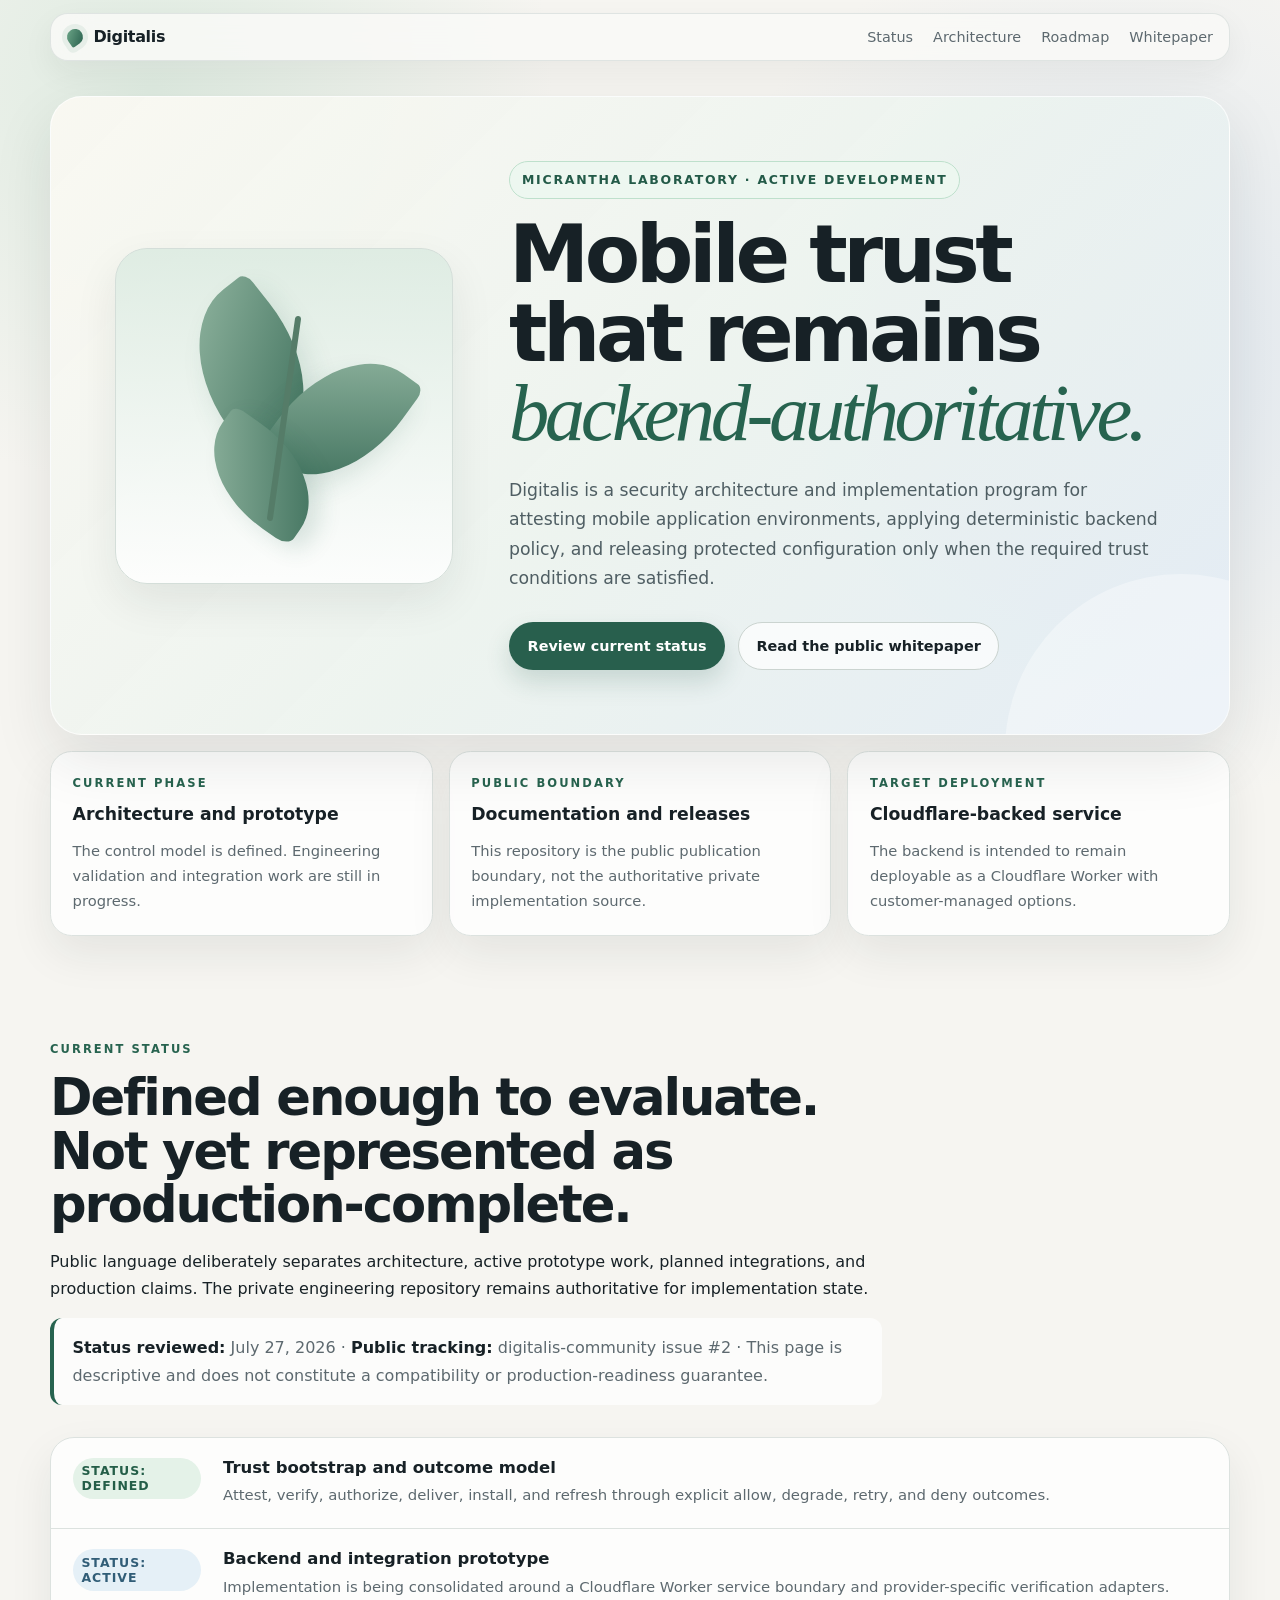
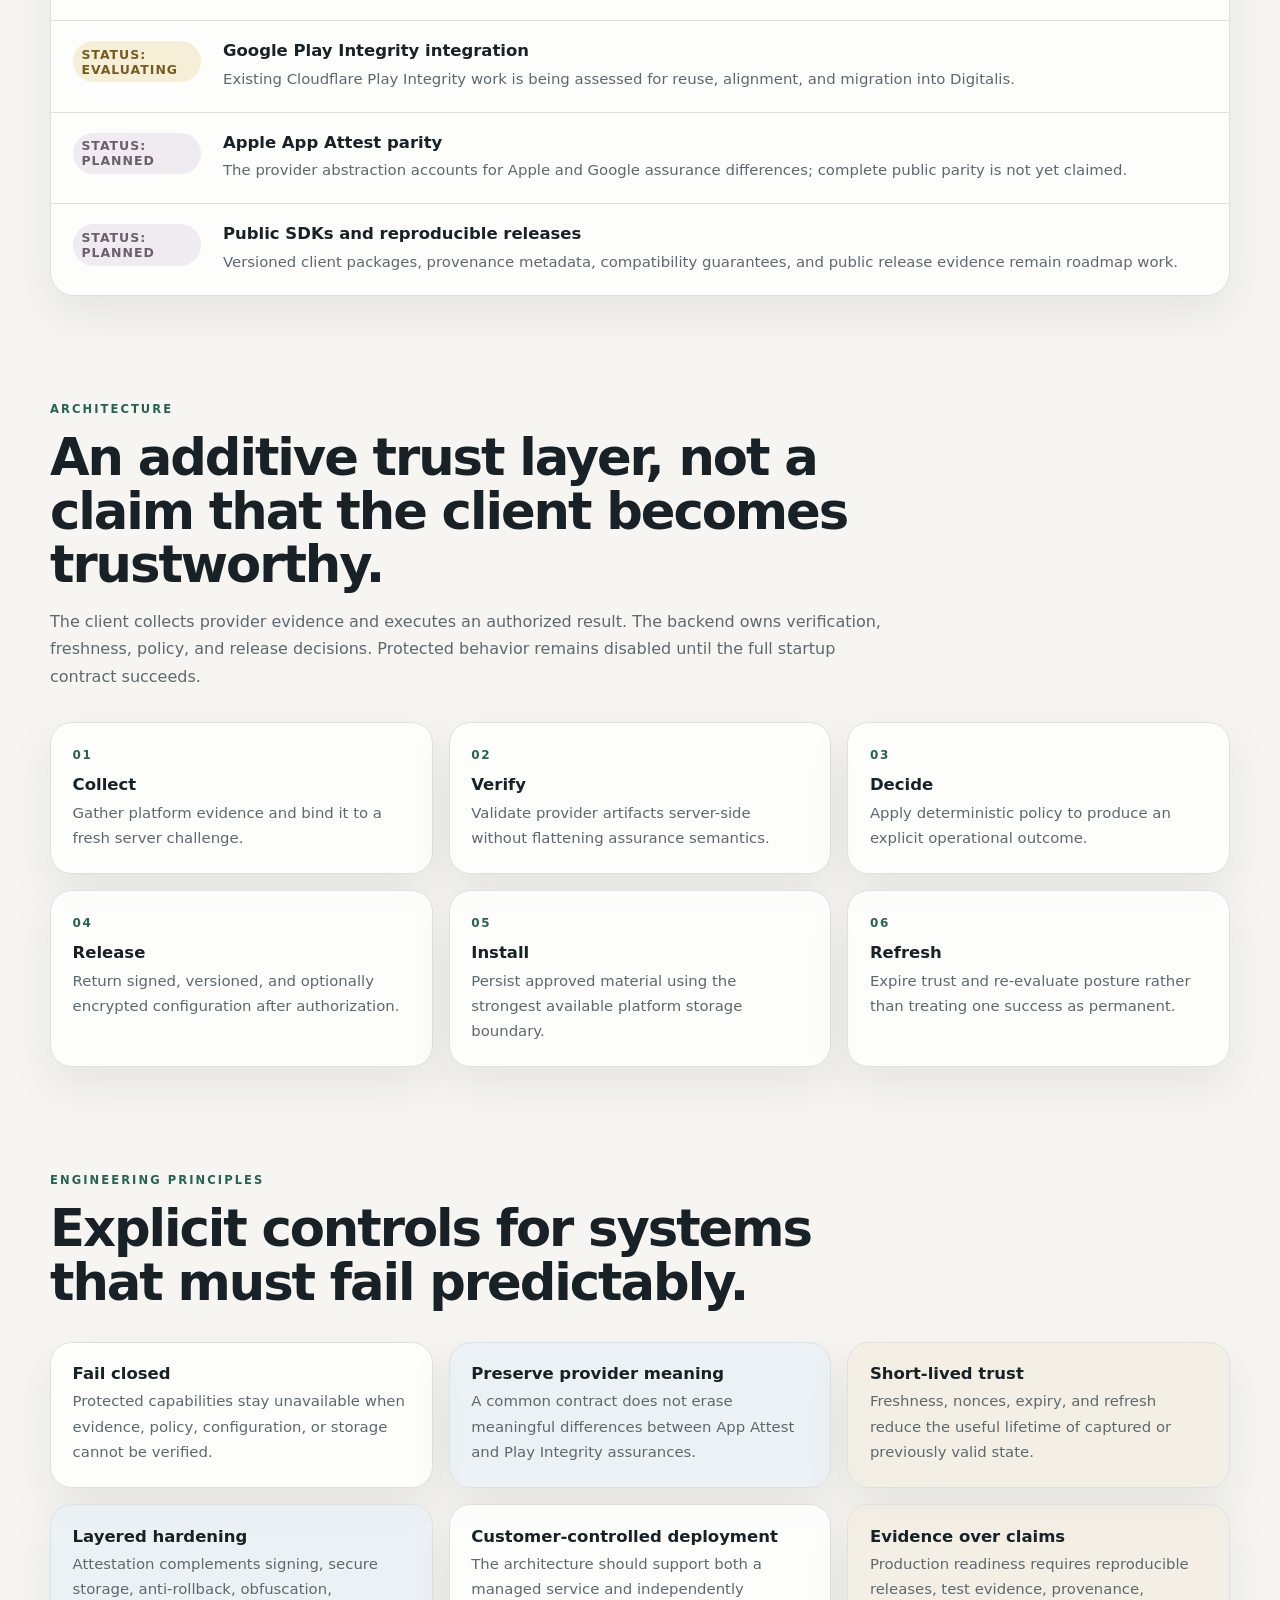
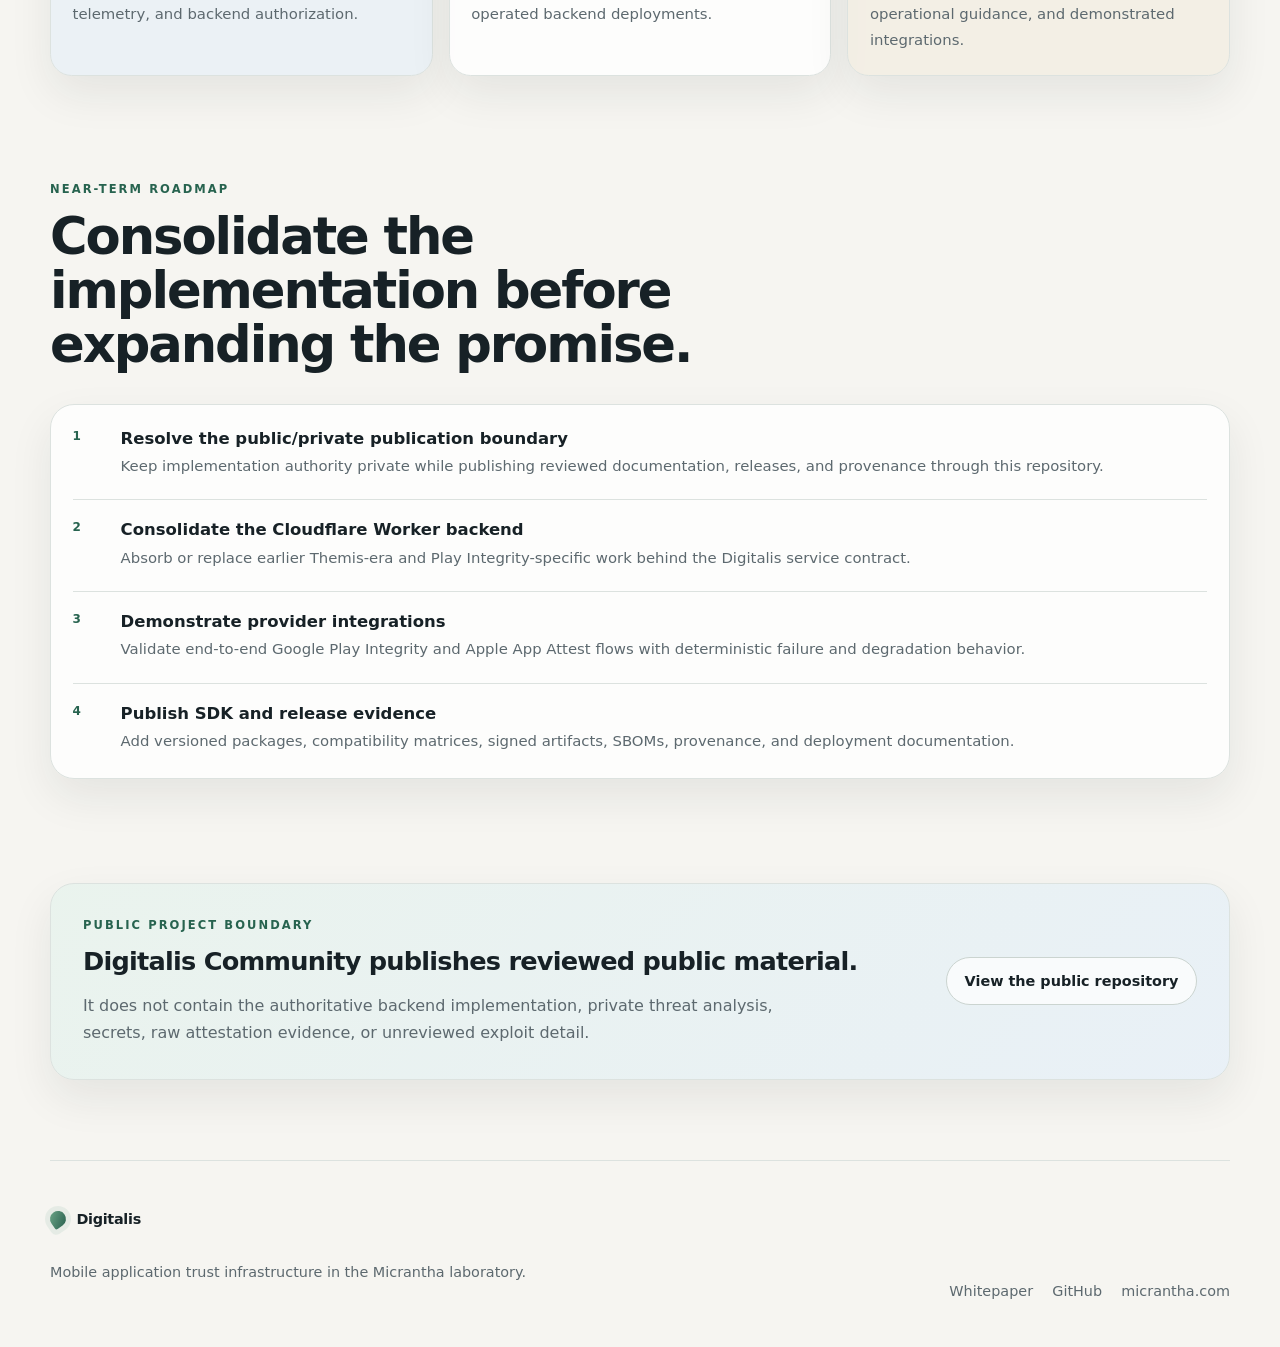
==== commit a9703c3f: "Add status provenance and accessibility structure" ====
--- a/web/index.html
+++ b/web/index.html
@@ -16,7 +16,8 @@
     />
     <link rel="stylesheet" href="./styles.css" />
   </head>
-  <body>
+  <body id="top">
+    <a class="skip-link" href="#main-content">Skip to content</a>
     <div class="page-shell">
       <header class="site-header">
         <a class="brand" href="#top" aria-label="Digitalis home">
@@ -31,7 +32,7 @@
         </nav>
       </header>
 
-      <main id="top">
+      <main id="main-content">
         <section class="hero reveal">
           <div class="hero-mark" aria-hidden="true">
             <div class="leaf leaf-a"></div>
@@ -82,39 +83,45 @@
               work, planned integrations, and production claims. The private
               engineering repository remains authoritative for implementation state.
             </p>
+            <p class="status-meta">
+              <strong>Status reviewed:</strong> July 27, 2026 ·
+              <strong>Public tracking:</strong>
+              <a href="https://github.com/hackelia-micrantha/digitalis-community/issues/2">digitalis-community issue #2</a> ·
+              This page is descriptive and does not constitute a compatibility or production-readiness guarantee.
+            </p>
           </div>
 
           <div class="status-table reveal">
             <article>
-              <span class="status status-defined">Defined</span>
+              <span class="status status-defined">Status: Defined</span>
               <div>
                 <h3>Trust bootstrap and outcome model</h3>
                 <p>Attest, verify, authorize, deliver, install, and refresh through explicit allow, degrade, retry, and deny outcomes.</p>
               </div>
             </article>
             <article>
-              <span class="status status-active">Active</span>
+              <span class="status status-active">Status: Active</span>
               <div>
                 <h3>Backend and integration prototype</h3>
                 <p>Implementation is being consolidated around a Cloudflare Worker service boundary and provider-specific verification adapters.</p>
               </div>
             </article>
             <article>
-              <span class="status status-evaluating">Evaluating</span>
+              <span class="status status-evaluating">Status: Evaluating</span>
               <div>
                 <h3>Google Play Integrity integration</h3>
                 <p>Existing Cloudflare Play Integrity work is being assessed for reuse, alignment, and migration into Digitalis.</p>
               </div>
             </article>
             <article>
-              <span class="status status-planned">Planned</span>
+              <span class="status status-planned">Status: Planned</span>
               <div>
                 <h3>Apple App Attest parity</h3>
                 <p>The provider abstraction accounts for Apple and Google assurance differences; complete public parity is not yet claimed.</p>
               </div>
             </article>
             <article>
-              <span class="status status-planned">Planned</span>
+              <span class="status status-planned">Status: Planned</span>
               <div>
                 <h3>Public SDKs and reproducible releases</h3>
                 <p>Versioned client packages, provenance metadata, compatibility guarantees, and public release evidence remain roadmap work.</p>
@@ -136,12 +143,36 @@
           </div>
 
           <div class="flow-grid reveal">
-            <article><span>01</span><h3>Collect</h3><p>Gather platform evidence and bind it to a fresh server challenge.</p></article>
-            <article><span>02</span><h3>Verify</h3><p>Validate provider artifacts server-side without flattening assurance semantics.</p></article>
-            <article><span>03</span><h3>Decide</h3><p>Apply deterministic policy to produce an explicit operational outcome.</p></article>
-            <article><span>04</span><h3>Release</h3><p>Return signed, versioned, and optionally encrypted configuration after authorization.</p></article>
-            <article><span>05</span><h3>Install</h3><p>Persist approved material using the strongest available platform storage boundary.</p></article>
-            <article><span>06</span><h3>Refresh</h3><p>Expire trust and re-evaluate posture rather than treating one success as permanent.</p></article>
+            <article>
+              <span>01</span>
+              <h3>Collect</h3>
+              <p>Gather platform evidence and bind it to a fresh server challenge.</p>
+            </article>
+            <article>
+              <span>02</span>
+              <h3>Verify</h3>
+              <p>Validate provider artifacts server-side without flattening assurance semantics.</p>
+            </article>
+            <article>
+              <span>03</span>
+              <h3>Decide</h3>
+              <p>Apply deterministic policy to produce an explicit operational outcome.</p>
+            </article>
+            <article>
+              <span>04</span>
+              <h3>Release</h3>
+              <p>Return signed, versioned, and optionally encrypted configuration after authorization.</p>
+            </article>
+            <article>
+              <span>05</span>
+              <h3>Install</h3>
+              <p>Persist approved material using the strongest available platform storage boundary.</p>
+            </article>
+            <article>
+              <span>06</span>
+              <h3>Refresh</h3>
+              <p>Expire trust and re-evaluate posture rather than treating one success as permanent.</p>
+            </article>
           </div>
         </section>
 
@@ -151,12 +182,30 @@
             <h2>Explicit controls for systems that must fail predictably.</h2>
           </div>
           <div class="card-grid reveal">
-            <article><h3>Fail closed</h3><p>Protected capabilities stay unavailable when evidence, policy, configuration, or storage cannot be verified.</p></article>
-            <article><h3>Preserve provider meaning</h3><p>A common contract does not erase meaningful differences between App Attest and Play Integrity assurances.</p></article>
-            <article><h3>Short-lived trust</h3><p>Freshness, nonces, expiry, and refresh reduce the useful lifetime of captured or previously valid state.</p></article>
-            <article><h3>Layered hardening</h3><p>Attestation complements signing, secure storage, anti-rollback, obfuscation, telemetry, and backend authorization.</p></article>
-            <article><h3>Customer-controlled deployment</h3><p>The architecture should support both a managed service and independently operated backend deployments.</p></article>
-            <article><h3>Evidence over claims</h3><p>Production readiness requires reproducible releases, test evidence, provenance, operational guidance, and demonstrated integrations.</p></article>
+            <article>
+              <h3>Fail closed</h3>
+              <p>Protected capabilities stay unavailable when evidence, policy, configuration, or storage cannot be verified.</p>
+            </article>
+            <article>
+              <h3>Preserve provider meaning</h3>
+              <p>A common contract does not erase meaningful differences between App Attest and Play Integrity assurances.</p>
+            </article>
+            <article>
+              <h3>Short-lived trust</h3>
+              <p>Freshness, nonces, expiry, and refresh reduce the useful lifetime of captured or previously valid state.</p>
+            </article>
+            <article>
+              <h3>Layered hardening</h3>
+              <p>Attestation complements signing, secure storage, anti-rollback, obfuscation, telemetry, and backend authorization.</p>
+            </article>
+            <article>
+              <h3>Customer-controlled deployment</h3>
+              <p>The architecture should support both a managed service and independently operated backend deployments.</p>
+            </article>
+            <article>
+              <h3>Evidence over claims</h3>
+              <p>Production readiness requires reproducible releases, test evidence, provenance, operational guidance, and demonstrated integrations.</p>
+            </article>
           </div>
         </section>
 
@@ -166,10 +215,34 @@
             <h2>Consolidate the implementation before expanding the promise.</h2>
           </div>
           <ol class="roadmap reveal">
-            <li><span>1</span><div><h3>Resolve the public/private publication boundary</h3><p>Keep implementation authority private while publishing reviewed documentation, releases, and provenance through this repository.</p></div></li>
-            <li><span>2</span><div><h3>Consolidate the Cloudflare Worker backend</h3><p>Absorb or replace earlier Themis-era and Play Integrity-specific work behind the Digitalis service contract.</p></div></li>
-            <li><span>3</span><div><h3>Demonstrate provider integrations</h3><p>Validate end-to-end Google Play Integrity and Apple App Attest flows with deterministic failure and degradation behavior.</p></div></li>
-            <li><span>4</span><div><h3>Publish SDK and release evidence</h3><p>Add versioned packages, compatibility matrices, signed artifacts, SBOMs, provenance, and deployment documentation.</p></div></li>
+            <li>
+              <span>1</span>
+              <div>
+                <h3>Resolve the public/private publication boundary</h3>
+                <p>Keep implementation authority private while publishing reviewed documentation, releases, and provenance through this repository.</p>
+              </div>
+            </li>
+            <li>
+              <span>2</span>
+              <div>
+                <h3>Consolidate the Cloudflare Worker backend</h3>
+                <p>Absorb or replace earlier Themis-era and Play Integrity-specific work behind the Digitalis service contract.</p>
+              </div>
+            </li>
+            <li>
+              <span>3</span>
+              <div>
+                <h3>Demonstrate provider integrations</h3>
+                <p>Validate end-to-end Google Play Integrity and Apple App Attest flows with deterministic failure and degradation behavior.</p>
+              </div>
+            </li>
+            <li>
+              <span>4</span>
+              <div>
+                <h3>Publish SDK and release evidence</h3>
+                <p>Add versioned packages, compatibility matrices, signed artifacts, SBOMs, provenance, and deployment documentation.</p>
+              </div>
+            </li>
           </ol>
         </section>
 
--- a/web/styles.css
+++ b/web/styles.css
@@ -1,697 +1,340 @@
 :root {
-  --bg: #08111d;
-  --bg-alt: #0e1b2f;
-  --panel: rgba(8, 17, 29, 0.62);
-  --panel-strong: rgba(11, 24, 41, 0.88);
-  --line: rgba(157, 196, 255, 0.18);
-  --text: #f4f7fb;
-  --muted: #a7bbd7;
-  --accent: #62e4bf;
-  --accent-deep: #1aa07b;
-  --warm: #ffc277;
-  --shadow: 0 30px 120px rgba(0, 0, 0, 0.38);
+  --page: #f6f5f1;
+  --paper: rgba(255, 255, 255, 0.82);
+  --paper-strong: #ffffff;
+  --ink: #172126;
+  --muted: #5d696f;
+  --line: #dce2df;
+  --green: #27634f;
+  --green-soft: #e9f3ed;
+  --blue-soft: #e8f0f7;
+  --sand: #f3eee2;
+  --rose: #f4eaea;
+  --shadow: 0 18px 44px rgba(31, 42, 42, 0.08);
   --max-width: 1180px;
-  --header-height: 84px;
-}
-
-* {
-  box-sizing: border-box;
-}
-
-html {
-  scroll-behavior: smooth;
-}
-
+}
+
+* { box-sizing: border-box; }
+html { scroll-behavior: smooth; }
 body {
   margin: 0;
-  font-family: "Space Grotesk", sans-serif;
-  color: var(--text);
+  font-family: "Inter", system-ui, sans-serif;
+  color: var(--ink);
   background:
-    radial-gradient(circle at 15% 15%, rgba(98, 228, 191, 0.16), transparent 24%),
-    radial-gradient(circle at 84% 18%, rgba(255, 194, 119, 0.16), transparent 26%),
-    linear-gradient(180deg, #07101b 0%, #08111d 48%, #0d1728 100%);
+    radial-gradient(circle at 12% 2%, rgba(197, 224, 207, 0.48), transparent 25rem),
+    radial-gradient(circle at 88% 8%, rgba(207, 221, 237, 0.58), transparent 28rem),
+    var(--page);
   min-height: 100vh;
 }
-
-body::before {
-  content: "";
+a { color: inherit; text-decoration: none; }
+p { line-height: 1.7; }
+
+.skip-link {
   position: fixed;
-  inset: 0;
-  pointer-events: none;
-  background-image:
-    linear-gradient(rgba(255, 255, 255, 0.04) 1px, transparent 1px),
-    linear-gradient(90deg, rgba(255, 255, 255, 0.04) 1px, transparent 1px);
-  background-size: 80px 80px;
-  mask-image: radial-gradient(circle at center, black 40%, transparent 90%);
-  opacity: 0.2;
-}
-
-a {
-  color: inherit;
-  text-decoration: none;
-}
-
-code {
-  font-family: inherit;
-  color: var(--warm);
-}
-
-.page-shell {
-  position: relative;
+  top: 0.75rem;
+  left: 0.75rem;
+  z-index: 100;
+  padding: 0.7rem 1rem;
+  border-radius: 0.75rem;
+  color: white;
+  background: var(--green);
+  transform: translateY(-160%);
+}
+.skip-link:focus { transform: translateY(0); }
+:where(a, button):focus-visible {
+  outline: 3px solid var(--green);
+  outline-offset: 3px;
+}
+
+.page-shell { min-height: 100vh; }
+.site-header,
+.hero,
+.summary-grid,
+.section,
+.notice,
+.site-footer {
+  width: min(calc(100% - 2.5rem), var(--max-width));
+  margin-inline: auto;
 }
 
 .site-header {
   position: sticky;
-  top: 0;
+  top: 0.8rem;
   z-index: 20;
   display: flex;
   align-items: center;
   justify-content: space-between;
   gap: 1rem;
-  height: var(--header-height);
-  padding: 0 2rem;
+  margin-top: 0.8rem;
+  padding: 0.85rem 1rem;
+  border: 1px solid rgba(220, 226, 223, 0.9);
+  border-radius: 1.1rem;
+  background: rgba(250, 250, 247, 0.86);
   backdrop-filter: blur(18px);
-  background: rgba(4, 10, 18, 0.58);
-  border-bottom: 1px solid rgba(255, 255, 255, 0.05);
-}
-
+  box-shadow: 0 12px 32px rgba(31, 42, 42, 0.06);
+}
 .brand {
   display: inline-flex;
   align-items: center;
-  gap: 0.75rem;
-  font-size: 0.95rem;
+  gap: 0.65rem;
   font-weight: 700;
-  letter-spacing: 0.04em;
-  text-transform: uppercase;
-}
-
+  letter-spacing: -0.02em;
+}
 .brand-mark {
   width: 1rem;
   height: 1rem;
+  border-radius: 50% 50% 50% 12%;
+  transform: rotate(-35deg);
+  background: linear-gradient(145deg, #6ea789, #285f4d);
+  box-shadow: 0 0 0 5px rgba(110, 167, 137, 0.12);
+}
+.site-nav { display: flex; gap: 1.25rem; color: var(--muted); font-size: 0.9rem; }
+.site-nav a:hover, .site-nav a:focus-visible { color: var(--ink); }
+
+.hero {
+  position: relative;
+  overflow: hidden;
+  display: grid;
+  grid-template-columns: 0.68fr 1.32fr;
+  align-items: center;
+  gap: 3.5rem;
+  margin-top: 2.2rem;
+  padding: clamp(2rem, 5vw, 4rem);
+  border: 1px solid rgba(255,255,255,.75);
+  border-radius: 2rem;
+  background: linear-gradient(135deg, rgba(250,248,242,.96), rgba(236,243,238,.94) 52%, rgba(226,235,244,.94));
+  box-shadow: 0 24px 60px rgba(31,42,42,.10);
+}
+.hero::after {
+  content: "";
+  position: absolute;
+  width: 22rem;
+  height: 22rem;
+  right: -8rem;
+  bottom: -12rem;
+  border-radius: 50%;
+  background: rgba(255,255,255,.34);
+}
+.hero-mark {
+  position: relative;
+  min-height: 21rem;
+  border: 1px solid #d4ded9;
+  border-radius: 2rem;
+  background: linear-gradient(180deg, rgba(218,234,224,.82), rgba(255,255,255,.82));
+  box-shadow: var(--shadow);
+}
+.stem {
+  position: absolute;
+  left: 49%; top: 20%;
+  width: 0.35rem; height: 62%;
+  border-radius: 99px;
+  background: #557c68;
+  transform: rotate(8deg);
+}
+.leaf { position: absolute; width: 6.8rem; height: 10rem; border-radius: 75% 8% 75% 12%; background: linear-gradient(145deg,#96b9a4,#376a56); box-shadow: 0 18px 28px rgba(39,99,79,.15); }
+.leaf-a { left: 24%; top: 12%; transform: rotate(-38deg); }
+.leaf-b { right: 17%; top: 27%; transform: rotate(36deg) scale(.92); }
+.leaf-c { left: 27%; bottom: 8%; transform: rotate(-55deg) scale(.78); }
+.hero-copy { position: relative; z-index: 1; }
+.pill, .status {
+  display: inline-flex;
+  align-items: center;
+  width: fit-content;
   border-radius: 999px;
-  background:
-    radial-gradient(circle at 30% 30%, #dcfff4, transparent 36%),
-    linear-gradient(135deg, var(--accent) 0%, #4e87ff 100%);
-  box-shadow: 0 0 28px rgba(98, 228, 191, 0.55);
-}
-
-.site-nav {
-  display: inline-flex;
-  gap: 1.4rem;
-  color: var(--muted);
-  font-size: 0.95rem;
-}
-
-.site-nav a:hover,
-.site-nav a:focus-visible {
-  color: var(--text);
-}
-
-.hero,
-.section,
-.metrics {
-  width: min(calc(100% - 2.5rem), var(--max-width));
-  margin: 0 auto;
-}
-
-.hero {
-  min-height: calc(100svh - var(--header-height));
-  display: grid;
-  grid-template-columns: minmax(0, 1.1fr) minmax(320px, 0.9fr);
-  align-items: center;
-  gap: 3rem;
-  padding: 4.5rem 0 3rem;
-}
-
-.eyebrow,
-.metric-kicker,
-.signal-label {
-  margin: 0 0 1rem;
+  font-size: 0.78rem;
+  font-weight: 700;
   text-transform: uppercase;
   letter-spacing: 0.14em;
-  font-size: 0.78rem;
-  color: var(--accent);
-}
-
-.hero h1,
-.section h2,
-.deploy-panel h2 {
-  margin: 0;
-  line-height: 0.92;
-  letter-spacing: -0.04em;
-}
-
+}
+.pill { margin: 0; padding: 0.45rem 0.75rem; color: #235a48; border: 1px solid #bee0cc; background: #edf7f0; }
 .hero h1 {
-  max-width: 10ch;
-  font-size: clamp(3.5rem, 8vw, 7.2rem);
-}
-
-.hero h1::after {
-  content: " backend-authoritative.";
-  color: var(--warm);
-  font-family: "Instrument Serif", serif;
-  font-style: italic;
-}
-
-.hero-text,
-.section p,
-.deploy-panel p,
-.metrics p,
-.outcome-card p,
-.flow-grid p,
-.control-columns p,
-.signal-meta {
-  color: var(--muted);
-  line-height: 1.7;
-  font-size: 1rem;
-}
-
-.hero-text {
-  max-width: 40rem;
-  margin: 1.5rem 0 0;
-  font-size: 1.12rem;
-}
-
-.hero-actions {
-  display: flex;
-  flex-wrap: wrap;
-  gap: 1rem;
-  margin-top: 2rem;
-}
-
+  max-width: 13ch;
+  margin: 1rem 0 0;
+  font-size: clamp(2.8rem, 6.3vw, 5.8rem);
+  line-height: 0.98;
+  letter-spacing: -0.055em;
+}
+.hero h1 em { font-family: "Newsreader", Georgia, serif; font-weight: 500; color: var(--green); }
+.hero-text { max-width: 47rem; margin: 1.5rem 0 0; font-size: 1.08rem; color: #4f5e63; }
+.hero-actions { display: flex; flex-wrap: wrap; gap: 0.8rem; margin-top: 1.8rem; }
 .button {
   display: inline-flex;
   align-items: center;
   justify-content: center;
-  min-height: 3.3rem;
-  padding: 0 1.25rem;
+  min-height: 3rem;
+  padding: 0 1.1rem;
   border-radius: 999px;
   border: 1px solid transparent;
-  font-weight: 700;
-  transition:
-    transform 180ms ease,
-    border-color 180ms ease,
-    background 180ms ease;
-}
-
-.button:hover,
-.button:focus-visible {
-  transform: translateY(-2px);
-}
-
-.button-primary {
-  color: #06201a;
-  background: linear-gradient(135deg, #8cf3d6 0%, #62e4bf 42%, #ffc277 100%);
-  box-shadow: 0 18px 48px rgba(98, 228, 191, 0.24);
-}
-
-.button-secondary {
-  border-color: var(--line);
-  background: rgba(255, 255, 255, 0.03);
-}
-
-.hero-visual {
-  position: relative;
-  display: grid;
-  gap: 1.4rem;
-}
-
-.hero-visual::before {
-  content: "";
-  position: absolute;
-  inset: -8% 6% auto auto;
-  width: 240px;
-  height: 240px;
-  border-radius: 50%;
-  background: radial-gradient(circle, rgba(98, 228, 191, 0.28), transparent 68%);
-  filter: blur(20px);
-}
-
-.hero-visual::after {
-  content: "";
-  position: absolute;
-  inset: 8% -4% 10% 12%;
-  border-radius: 2rem;
-  border: 1px solid rgba(157, 196, 255, 0.08);
-  background:
-    repeating-linear-gradient(
-      180deg,
-      rgba(98, 228, 191, 0.07) 0,
-      rgba(98, 228, 191, 0.07) 1px,
-      transparent 1px,
-      transparent 18px
-    );
-  opacity: 0.55;
-  pointer-events: none;
-}
-
-.signal-card,
-.signal-step,
-.outcome-card,
-.deploy-panel,
-.flow-grid article,
-.control-columns article {
-  position: relative;
-  overflow: hidden;
+  font-weight: 650;
+  font-size: 0.9rem;
+  transition: transform 160ms ease, box-shadow 160ms ease;
+}
+.button:hover, .button:focus-visible { transform: translateY(-2px); }
+.button-primary { color: white; background: #285f4d; box-shadow: 0 12px 24px rgba(40,95,77,.18); }
+.button-secondary { border-color: #cbd4d0; background: rgba(255,255,255,.72); }
+
+.summary-grid, .card-grid, .flow-grid { display: grid; gap: 1rem; }
+.summary-grid { grid-template-columns: repeat(3, 1fr); margin-top: 1rem; }
+.summary-grid article, .card-grid article, .flow-grid article, .status-table, .roadmap, .notice {
   border: 1px solid var(--line);
-  background: var(--panel);
-  backdrop-filter: blur(14px);
+  background: var(--paper);
   box-shadow: var(--shadow);
 }
-
-.signal-card-primary {
-  padding: 1.5rem;
-  border-radius: 1.75rem;
-}
-
-.signal-card-primary::after,
-.signal-step::after,
-.outcome-card::after,
-.deploy-panel::after,
-.flow-grid article::after,
-.control-columns article::after {
-  content: "";
-  position: absolute;
-  inset: 0;
-  background: linear-gradient(135deg, rgba(255, 255, 255, 0.12), transparent 42%);
-  pointer-events: none;
-}
-
-.signal-value {
-  margin: 0.2rem 0 0.5rem;
-  font-size: clamp(2rem, 5vw, 3.4rem);
-  font-weight: 700;
-  letter-spacing: -0.05em;
-}
-
-.signal-rail {
-  display: grid;
-  gap: 1rem;
-}
-
-.signal-step {
-  display: grid;
-  gap: 0.35rem;
-  padding: 1.1rem 1.2rem;
-  border-radius: 1.25rem;
-}
-
-.signal-step span,
-.flow-grid span {
-  font-size: 0.8rem;
-  color: var(--warm);
-  letter-spacing: 0.12em;
-}
-
-.signal-step strong,
-.flow-grid h3,
-.control-columns h3,
-.outcome-card h3 {
-  font-size: 1.1rem;
-  line-height: 1.15;
-}
-
-.signal-step small {
+.summary-grid article { padding: 1.35rem; border-radius: 1.35rem; }
+.kicker, .eyebrow { margin: 0; color: var(--green); font-size: 0.72rem; font-weight: 700; text-transform: uppercase; letter-spacing: .18em; }
+.summary-grid h2 { margin: .65rem 0 0; font-size: 1.08rem; }
+.summary-grid p:last-child { margin-bottom: 0; color: var(--muted); font-size: .92rem; }
+
+.section { padding-top: 6.5rem; }
+.section-heading { max-width: 52rem; }
+.section-heading h2 { margin: .7rem 0 0; font-size: clamp(2rem, 4vw, 3.4rem); line-height: 1.05; letter-spacing: -.04em; }
+.section-heading > p:last-child { color: var(--muted); font-size: 1rem; }
+.status-table { margin-top: 2rem; border-radius: 1.5rem; overflow: hidden; }
+.status-table article { display: grid; grid-template-columns: 8rem 1fr; gap: 1.4rem; padding: 1.25rem 1.35rem; border-bottom: 1px solid var(--line); }
+.status-table article:last-child { border-bottom: 0; }
+.status-table h3, .card-grid h3, .flow-grid h3, .roadmap h3 { margin: 0; font-size: 1.03rem; }
+.status-table p, .card-grid p, .flow-grid p, .roadmap p { margin: .4rem 0 0; color: var(--muted); font-size: .93rem; }
+.status { justify-content: center; align-self: start; padding: .35rem .55rem; letter-spacing: .08em; }
+.status-defined { color: #245e48; background: #e4f2e8; }
+.status-active { color: #315d77; background: #e5f0f7; }
+.status-evaluating { color: #755c21; background: #f5efd8; }
+.status-planned { color: #6c5f6d; background: #f0eaf1; }
+
+.architecture-section { position: relative; }
+.flow-grid { grid-template-columns: repeat(3, 1fr); margin-top: 2rem; }
+.flow-grid article, .card-grid article { padding: 1.35rem; border-radius: 1.35rem; }
+.flow-grid span, .roadmap > li > span { color: var(--green); font-size: .75rem; font-weight: 700; letter-spacing: .14em; }
+.flow-grid h3 { margin-top: .75rem; }
+.card-grid { grid-template-columns: repeat(3, 1fr); margin-top: 2rem; }
+.card-grid article:nth-child(2n) { background: rgba(232,240,247,.72); }
+.card-grid article:nth-child(3n) { background: rgba(243,238,226,.78); }
+
+.roadmap { list-style: none; margin: 2rem 0 0; padding: .25rem 1.35rem; border-radius: 1.5rem; }
+.roadmap li { display: grid; grid-template-columns: 2rem 1fr; gap: 1rem; padding: 1.25rem 0; border-bottom: 1px solid var(--line); }
+.roadmap li:last-child { border-bottom: 0; }
+
+.notice { display: flex; align-items: center; justify-content: space-between; gap: 2rem; margin-top: 6.5rem; padding: 2rem; border-radius: 1.5rem; background: linear-gradient(135deg, rgba(233,243,237,.94), rgba(232,240,247,.94)); }
+.notice h2 { margin: .65rem 0 0; font-size: 1.6rem; letter-spacing: -.03em; }
+.notice p:last-child { max-width: 45rem; margin-bottom: 0; color: var(--muted); }
+
+.status-meta {
+  margin-top: 1rem;
+  padding: 1rem 1.15rem;
+  border-left: 4px solid var(--green);
+  border-radius: 0.75rem;
+  background: rgba(255,255,255,.72);
   color: var(--muted);
-}
-
-.metrics {
-  display: grid;
-  grid-template-columns: repeat(3, minmax(0, 1fr));
-  gap: 1rem;
-  padding: 1rem 0 5rem;
-}
-
-.metrics > div {
-  padding: 1rem 0.25rem;
-}
-
-.metrics strong {
-  display: block;
-  margin-bottom: 0.7rem;
-  font-size: 1.2rem;
-}
-
-.section {
-  padding: 3rem 0 5rem;
-}
-
-.split-section {
-  display: grid;
-  grid-template-columns: minmax(0, 0.8fr) minmax(0, 1.2fr);
-  gap: 2rem;
-  align-items: start;
-}
-
-.section h2,
-.deploy-panel h2 {
-  font-size: clamp(2.2rem, 5vw, 4rem);
-  max-width: 12ch;
-}
-
-.section-title-wide {
-  max-width: 22ch !important;
-}
-
-.section-copy p:last-child {
-  max-width: 34rem;
-}
-
-.flow-grid {
-  display: grid;
-  grid-template-columns: repeat(2, minmax(0, 1fr));
-  gap: 1rem;
-}
-
-.flow-grid article,
-.control-columns article,
-.control-grid article,
-.outcome-card {
-  border-radius: 1.5rem;
-  padding: 1.3rem;
-}
-
-.band {
-  position: relative;
-}
-
-.lightweight-section {
-  padding-top: 0;
-}
-
-.band::before {
-  content: "";
-  position: absolute;
-  inset: 2rem -2rem;
-  border-radius: 2.5rem;
-  background: linear-gradient(135deg, rgba(14, 27, 47, 0.72), rgba(7, 16, 27, 0.35));
-  border: 1px solid rgba(255, 255, 255, 0.04);
-  z-index: -1;
-}
-
-.control-columns {
-  display: grid;
-  grid-template-columns: repeat(3, minmax(0, 1fr));
-  gap: 1rem;
-}
-
-.control-grid {
-  display: grid;
-  grid-template-columns: repeat(3, minmax(0, 1fr));
-  gap: 1rem;
-}
-
-.outcomes-section .section-copy {
-  margin-bottom: 1.5rem;
-}
-
-.outcome-grid {
-  display: grid;
-  grid-template-columns: repeat(3, minmax(0, 1fr));
-  gap: 1rem;
-}
-
-.outcome-card h3 {
-  margin-top: 0;
-}
-
+  font-size: 0.88rem;
+}
+.status-meta strong { color: var(--ink); }
+
+.site-footer { display: flex; align-items: flex-end; justify-content: space-between; gap: 2rem; margin-top: 5rem; padding: 2rem 0 3rem; border-top: 1px solid var(--line); color: var(--muted); font-size: .9rem; }
+.footer-brand { color: var(--ink); }
+.footer-links { display: flex; flex-wrap: wrap; gap: 1.2rem; }
+.footer-inner { display: contents; }
+
+/* Whitepaper */
 .whitepaper {
   width: min(calc(100% - 2.5rem), 1080px);
-  margin: 0 auto;
-  padding: 2rem 0 6rem;
-}
-
+  margin-inline: auto;
+}
 .whitepaper-hero {
-  padding: 4rem 0 3rem;
-}
-
+  padding: 7rem 0 4rem;
+  max-width: 58rem;
+}
 .whitepaper-hero h1 {
-  margin: 0;
-  max-width: 12ch;
+  margin: 0.8rem 0 0;
   font-size: clamp(3rem, 7vw, 6rem);
-  line-height: 0.95;
-  letter-spacing: -0.05em;
-}
-
-.whitepaper-hero h1::after {
-  content: " in one page.";
-  color: var(--warm);
-  font-family: "Instrument Serif", serif;
-  font-style: italic;
-}
-
+  line-height: 0.96;
+  letter-spacing: -0.055em;
+}
 .whitepaper-lead {
   max-width: 48rem;
   margin-top: 1.5rem;
   color: var(--muted);
-  line-height: 1.8;
-  font-size: 1.08rem;
-}
-
+  font-size: 1.12rem;
+}
 .whitepaper-section {
-  padding: 2rem 0 2.5rem;
-}
-
+  padding: 3.5rem 0;
+  border-top: 1px solid var(--line);
+}
 .whitepaper-intro,
 .whitepaper-copy {
-  max-width: 52rem;
-}
-
-.whitepaper-intro h2,
-.whitepaper-copy h2 {
-  margin: 0 0 1rem;
-  font-size: clamp(2rem, 4vw, 3.3rem);
-  line-height: 1;
+  max-width: 48rem;
+}
+.whitepaper-section h2 {
+  margin: 0;
+  font-size: clamp(2rem, 4vw, 3.2rem);
+  line-height: 1.05;
   letter-spacing: -0.04em;
 }
-
-.whitepaper-intro p,
-.whitepaper-copy p,
-.whitepaper-highlights p,
-.paper-card p {
-  color: var(--muted);
-  line-height: 1.8;
-}
-
+.whitepaper-section p { color: var(--muted); }
 .whitepaper-highlights,
+.paper-grid,
 .whitepaper-columns,
-.paper-grid {
+.outcome-grid {
   display: grid;
   gap: 1rem;
-  margin-top: 1.5rem;
-}
-
+  margin-top: 2rem;
+}
 .whitepaper-highlights,
-.whitepaper-columns {
-  grid-template-columns: repeat(3, minmax(0, 1fr));
-}
-
-.paper-grid {
-  grid-template-columns: repeat(2, minmax(0, 1fr));
-}
-
+.whitepaper-columns { grid-template-columns: repeat(3, 1fr); }
+.paper-grid,
+.outcome-grid { grid-template-columns: repeat(3, 1fr); }
 .whitepaper-highlights article,
-.paper-card {
+.paper-card,
+.outcome-card,
+.deploy-panel {
+  padding: 1.4rem;
   border: 1px solid var(--line);
-  border-radius: 1.5rem;
-  padding: 1.35rem;
-  background: var(--panel);
-  backdrop-filter: blur(14px);
+  border-radius: 1.35rem;
+  background: var(--paper);
   box-shadow: var(--shadow);
 }
-
-.whitepaper-highlights h3,
-.paper-card h3 {
-  margin: 0 0 0.6rem;
-  font-size: 1.15rem;
-}
-
 .paper-card span {
-  display: inline-block;
-  margin-bottom: 0.8rem;
-  color: var(--warm);
-  font-size: 0.8rem;
-  letter-spacing: 0.12em;
-  text-transform: uppercase;
-}
-
+  color: var(--green);
+  font-size: 0.75rem;
+  font-weight: 700;
+  letter-spacing: 0.14em;
+}
+.paper-card h3,
+.outcome-card h3,
+.whitepaper-highlights h3 {
+  margin: 0.7rem 0 0;
+  font-size: 1.05rem;
+}
+.paper-card p,
+.outcome-card p,
+.whitepaper-highlights p { margin-bottom: 0; font-size: 0.93rem; }
 .deploy-panel {
-  border-radius: 2rem;
-  padding: 2rem;
-  background:
-    radial-gradient(circle at 90% 18%, rgba(98, 228, 191, 0.16), transparent 22%),
-    var(--panel-strong);
-}
-
-.deploy-panel p {
-  max-width: 48rem;
-}
-
-.deploy-code {
-  display: flex;
-  align-items: center;
-  justify-content: space-between;
-  gap: 1rem;
-  margin-top: 1rem;
-  padding-top: 1rem;
-  border-top: 1px solid var(--line);
-}
-
-.deploy-code span {
-  color: var(--muted);
-}
-
-.deploy-code strong {
-  font-size: 1.15rem;
-}
-
-.site-footer {
-  width: 100%;
-  margin: 0;
-  padding: 1.5rem 2rem 2rem;
-  border-top: 1px solid rgba(255, 255, 255, 0.05);
-  background: rgba(4, 10, 18, 0.42);
-  backdrop-filter: blur(18px);
-}
-
-.footer-inner {
-  width: min(100%, var(--max-width));
-  margin: 0 auto;
-  display: flex;
-  align-items: flex-start;
-  justify-content: space-between;
-  gap: 1.5rem;
-}
-
-.footer-copy {
-  max-width: 34rem;
-}
-
-.footer-copy p:last-child {
-  margin: 0;
-  color: var(--muted);
-  line-height: 1.7;
-}
-
-.footer-links {
-  display: flex;
-  flex-wrap: wrap;
-  gap: 1rem 1.25rem;
-  color: var(--muted);
-}
-
-.footer-links a:hover,
-.footer-links a:focus-visible {
-  color: var(--text);
-}
-
-.reveal {
-  opacity: 0;
-  transform: translateY(30px);
-  transition:
-    opacity 700ms ease,
-    transform 700ms ease;
-}
-
-.reveal.is-visible {
-  opacity: 1;
-  transform: translateY(0);
-}
-
-@media (max-width: 980px) {
-  .site-header {
-    padding: 0 1rem;
-  }
-
-  .hero,
-  .section,
-  .metrics {
-    width: min(calc(100% - 1.5rem), var(--max-width));
-  }
-
-  .hero,
-  .split-section,
-  .metrics,
-  .control-columns,
-  .control-grid,
-  .outcome-grid,
-  .whitepaper-highlights,
-  .whitepaper-columns,
-  .paper-grid {
-    grid-template-columns: 1fr;
-  }
-
-  .flow-grid {
-    grid-template-columns: 1fr;
-  }
-
-  .hero {
-    padding-top: 3rem;
-  }
-
-  .hero h1 {
-    max-width: 11ch;
-  }
-
-  .section h2,
-  .deploy-panel h2 {
-    max-width: 14ch;
-  }
-
-  .section-title-wide {
-    max-width: 100% !important;
-  }
-
-  .whitepaper {
-    width: min(calc(100% - 1.5rem), 1080px);
-  }
-
-  .site-footer {
-    padding-left: 1rem;
-    padding-right: 1rem;
-  }
-
-  .footer-inner {
-    flex-direction: column;
-  }
-}
-
+  background: linear-gradient(135deg, rgba(233,243,237,.94), rgba(232,240,247,.94));
+}
+.deploy-panel h2 { margin-top: 0.7rem; }
+
+.reveal { opacity: 1; transform: none; }
+.js .reveal { opacity: 0; transform: translateY(18px); transition: opacity 600ms ease, transform 600ms ease; }
+.js .reveal.is-visible { opacity: 1; transform: none; }
+
+@media (prefers-reduced-motion: reduce) {
+  html { scroll-behavior: auto; }
+  .js .reveal { opacity: 1; transform: none; transition: none; }
+}
+@media (max-width: 900px) {
+  .hero { grid-template-columns: 1fr; }
+  .hero-mark { min-height: 16rem; }
+  .summary-grid, .flow-grid, .card-grid,
+  .whitepaper-highlights, .paper-grid, .whitepaper-columns, .outcome-grid { grid-template-columns: 1fr 1fr; }
+  .notice { align-items: flex-start; flex-direction: column; }
+}
 @media (max-width: 640px) {
-  .site-header {
-    height: auto;
-    padding-top: 1rem;
-    padding-bottom: 1rem;
-    flex-direction: column;
-    align-items: flex-start;
-  }
-
-  .site-nav {
-    flex-wrap: wrap;
-    gap: 0.8rem 1rem;
-  }
-
-  .hero {
-    min-height: auto;
-    padding-top: 2rem;
-  }
-
-  .hero h1 {
-    font-size: clamp(2.8rem, 16vw, 4.5rem);
-  }
-
-  .button {
-    width: 100%;
-  }
-
-  .section-title-wide {
-    max-width: 100% !important;
-  }
-
-  .deploy-panel,
-  .signal-card-primary,
-  .flow-grid article,
-  .control-columns article,
-  .outcome-card {
-    border-radius: 1.2rem;
-  }
-}
+  .site-header { position: static; align-items: flex-start; flex-direction: column; }
+  .site-nav { width: 100%; overflow-x: auto; padding-bottom: .2rem; }
+  .hero { padding: 1.5rem; border-radius: 1.4rem; }
+  .hero h1 { font-size: 2.75rem; }
+  .summary-grid, .flow-grid, .card-grid,
+  .whitepaper-highlights, .paper-grid, .whitepaper-columns, .outcome-grid { grid-template-columns: 1fr; }
+  .status-table article { grid-template-columns: 1fr; gap: .8rem; }
+  .status { justify-content: flex-start; }
+  .site-footer { align-items: flex-start; flex-direction: column; }
+  .whitepaper-hero { padding-top: 4rem; }
+}
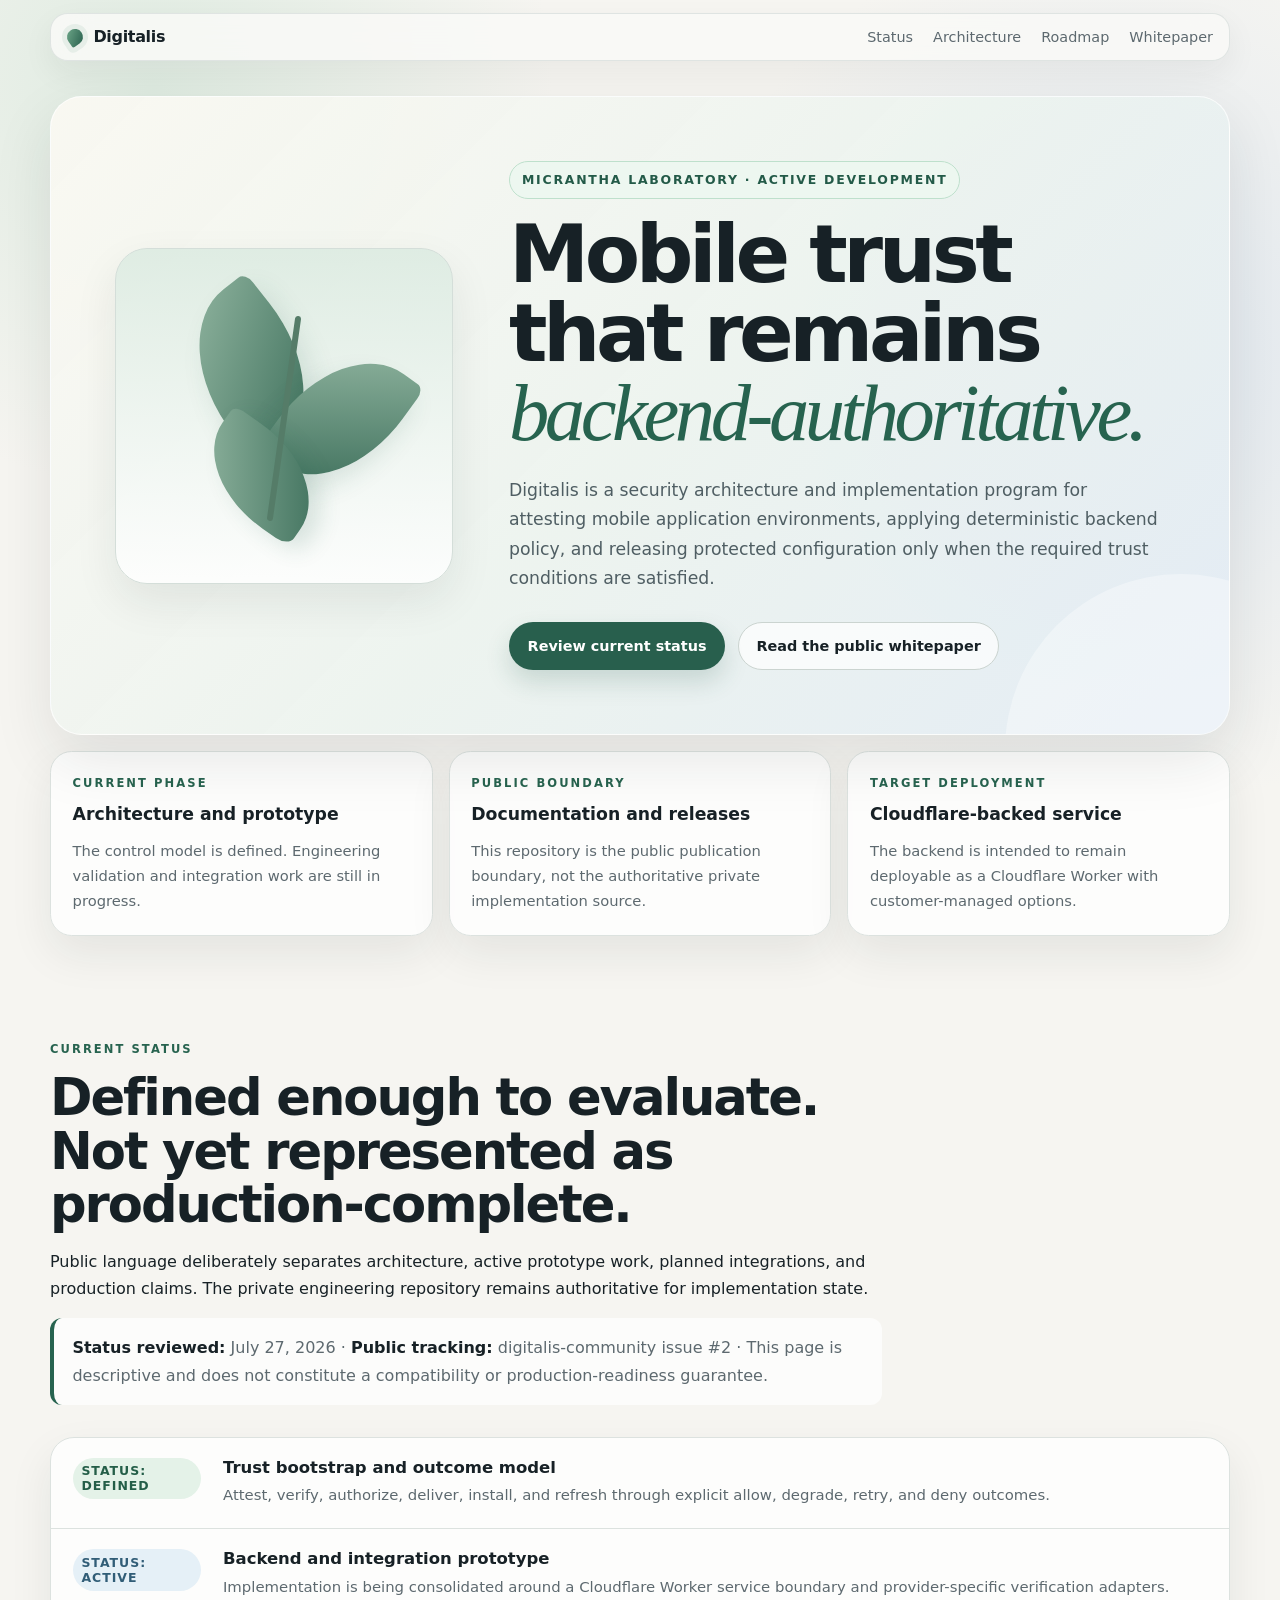
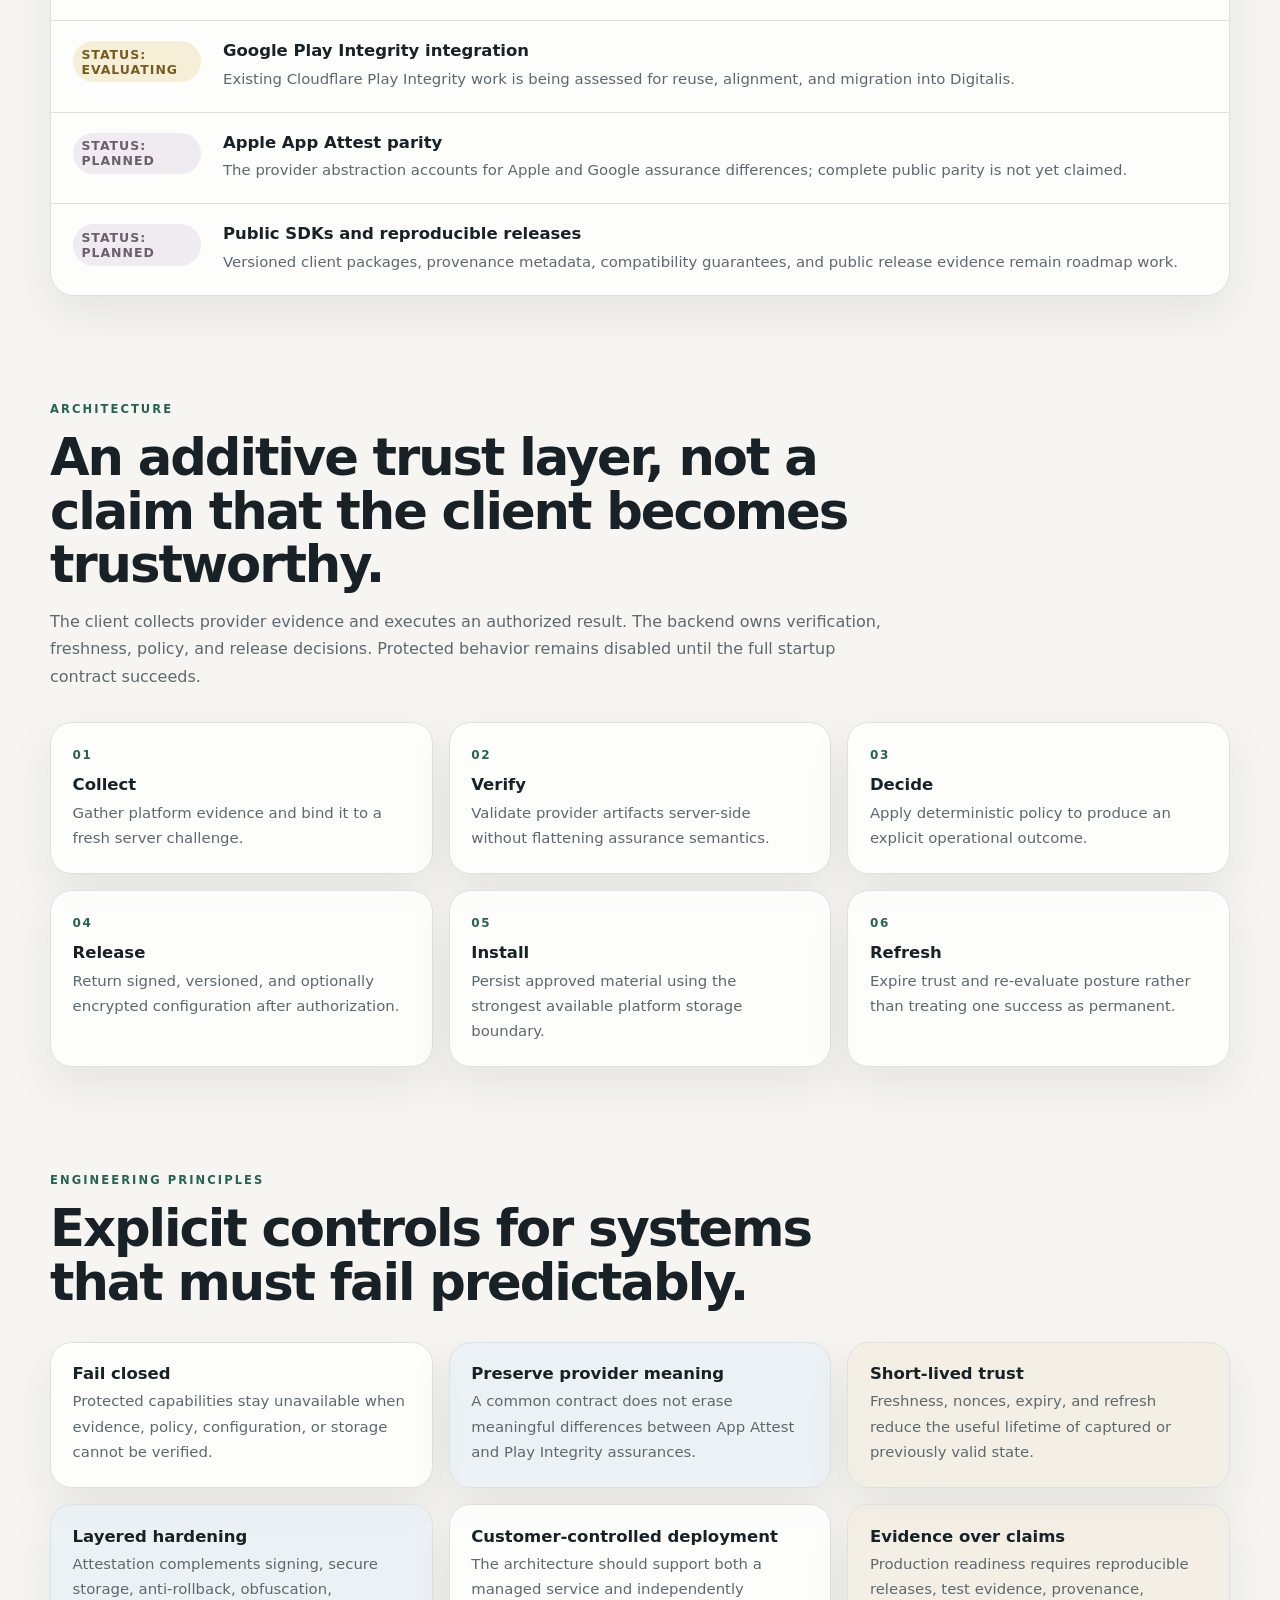
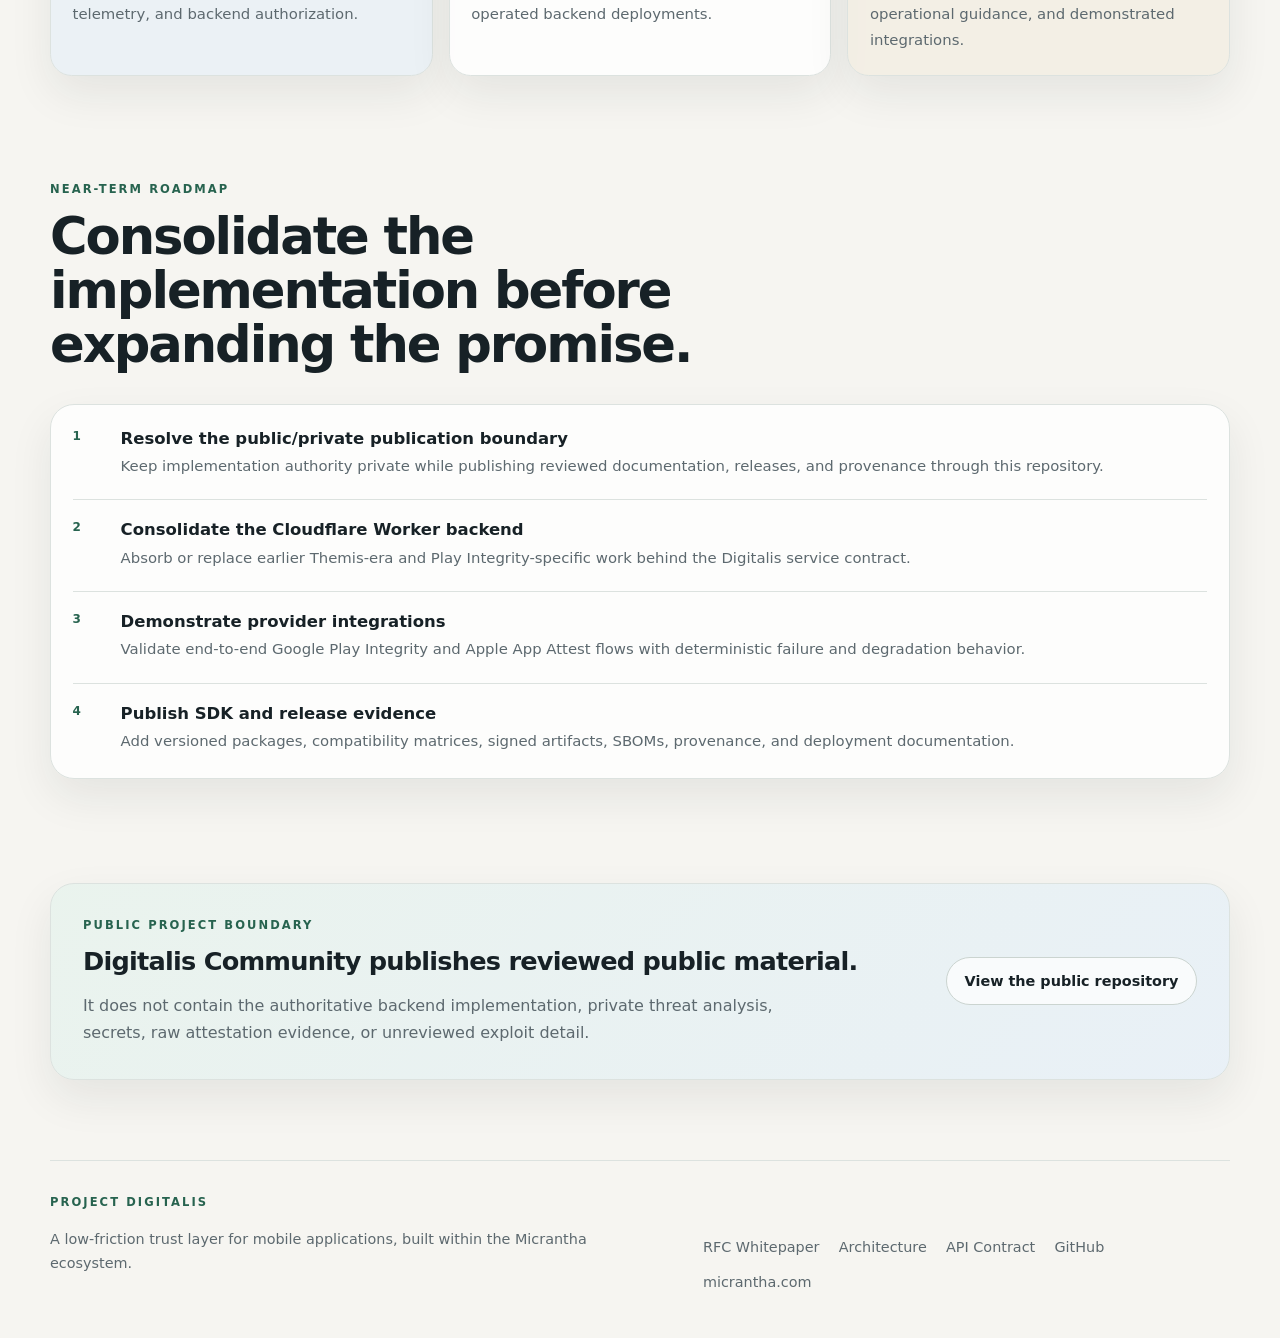
==== commit fc3e1b25: "docs: publish protocol contracts, architecture docs, and RFCs Makes the integration-facing documenta" ====
--- a/web/index.html
+++ b/web/index.html
@@ -259,16 +259,22 @@
           <a class="button button-secondary" href="https://github.com/hackelia-micrantha/digitalis-community">View the public repository</a>
         </section>
       </main>
-
-      <footer class="site-footer">
-        <div>
-          <p class="brand footer-brand"><span class="brand-mark" aria-hidden="true"></span><span>Digitalis</span></p>
-          <p>Mobile application trust infrastructure in the Micrantha laboratory.</p>
-        </div>
-        <div class="footer-links">
-          <a href="./whitepaper.html">Whitepaper</a>
-          <a href="https://github.com/hackelia-micrantha/digitalis-community">GitHub</a>
-          <a href="https://micrantha.com">micrantha.com</a>
+      <footer class="site-footer" id="footer">
+        <div class="footer-inner">
+          <div class="footer-copy">
+            <p class="eyebrow">Project Digitalis</p>
+            <p>
+              A low-friction trust layer for mobile applications, built within the
+              Micrantha ecosystem.
+            </p>
+          </div>
+          <div class="footer-links">
+            <a href="./whitepaper.html">RFC Whitepaper</a>
+            <a href="./docs/architecture/README.md">Architecture</a>
+            <a href="./protocol/openapi.yaml">API Contract</a>
+            <a href="https://github.com/hackelia-micrantha/digitalis-community">GitHub</a>
+            <a href="https://micrantha.com">micrantha.com</a>
+          </div>
         </div>
       </footer>
     </div>
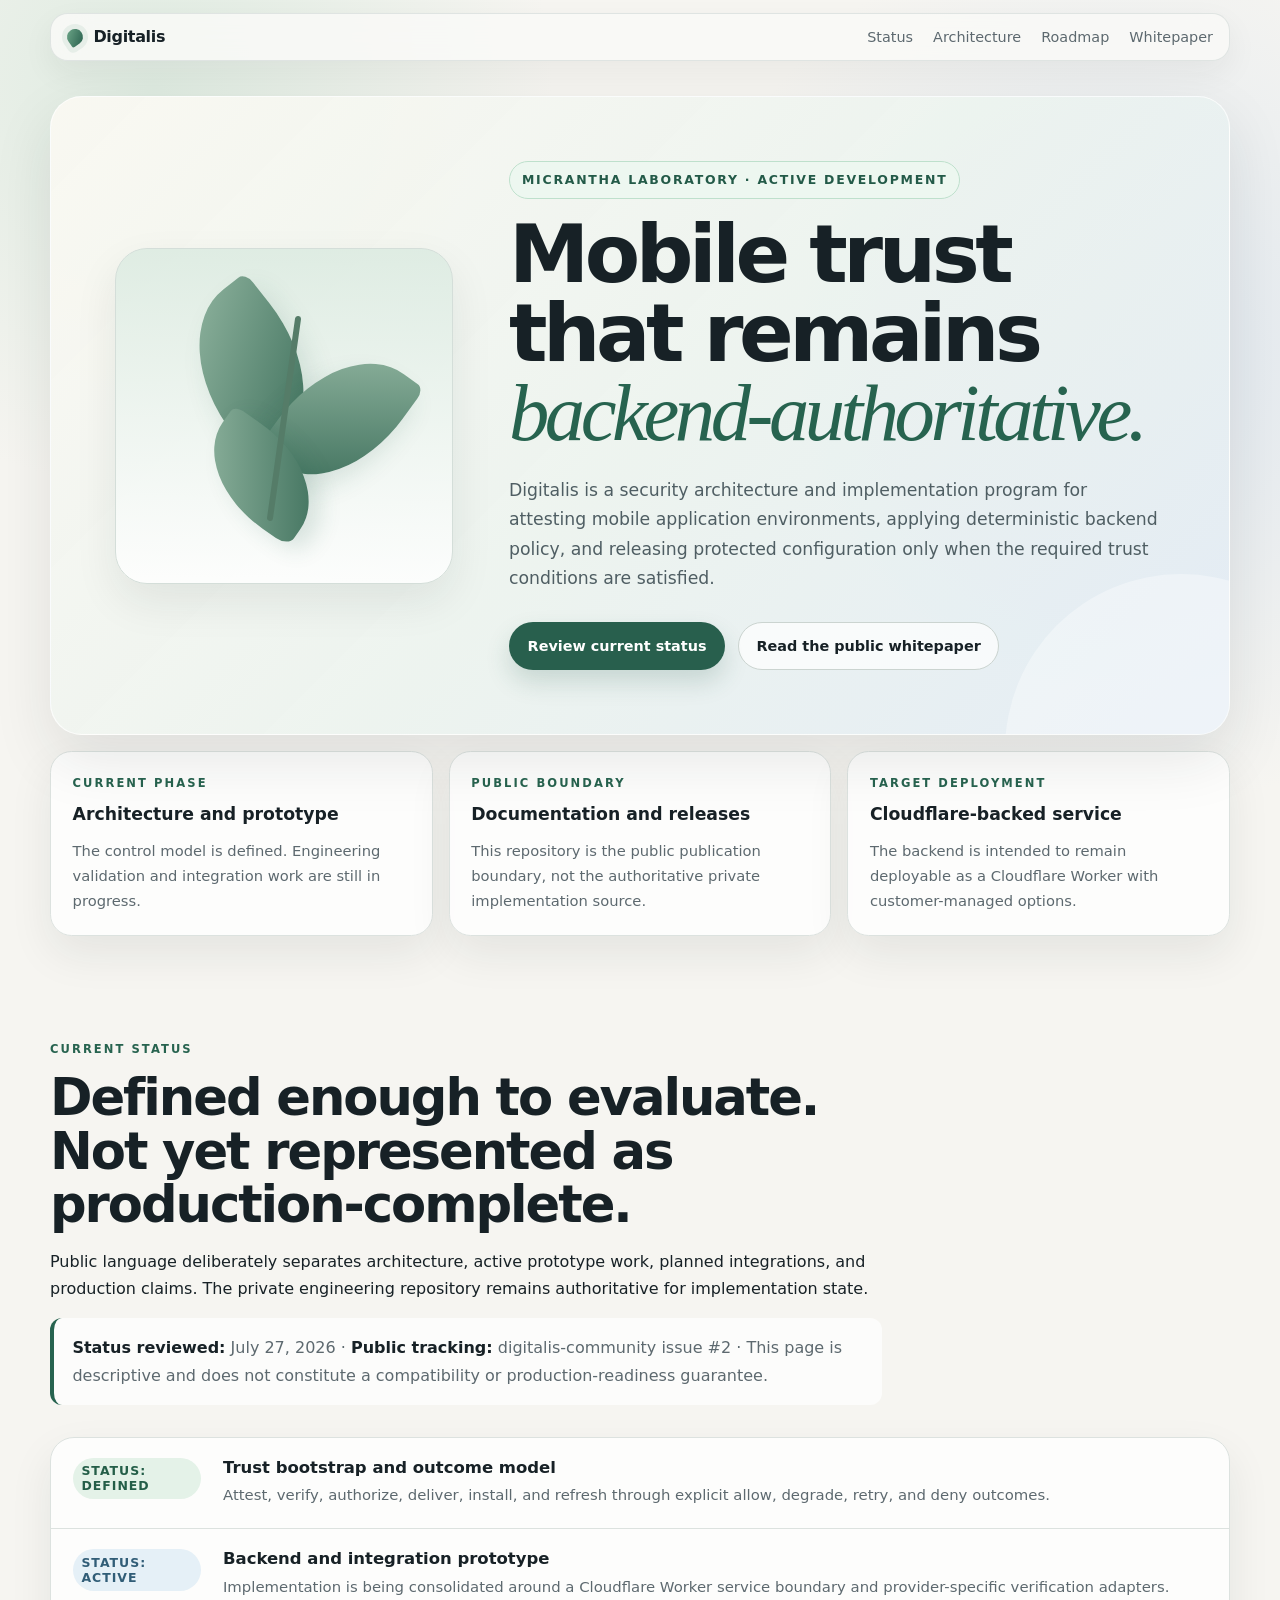
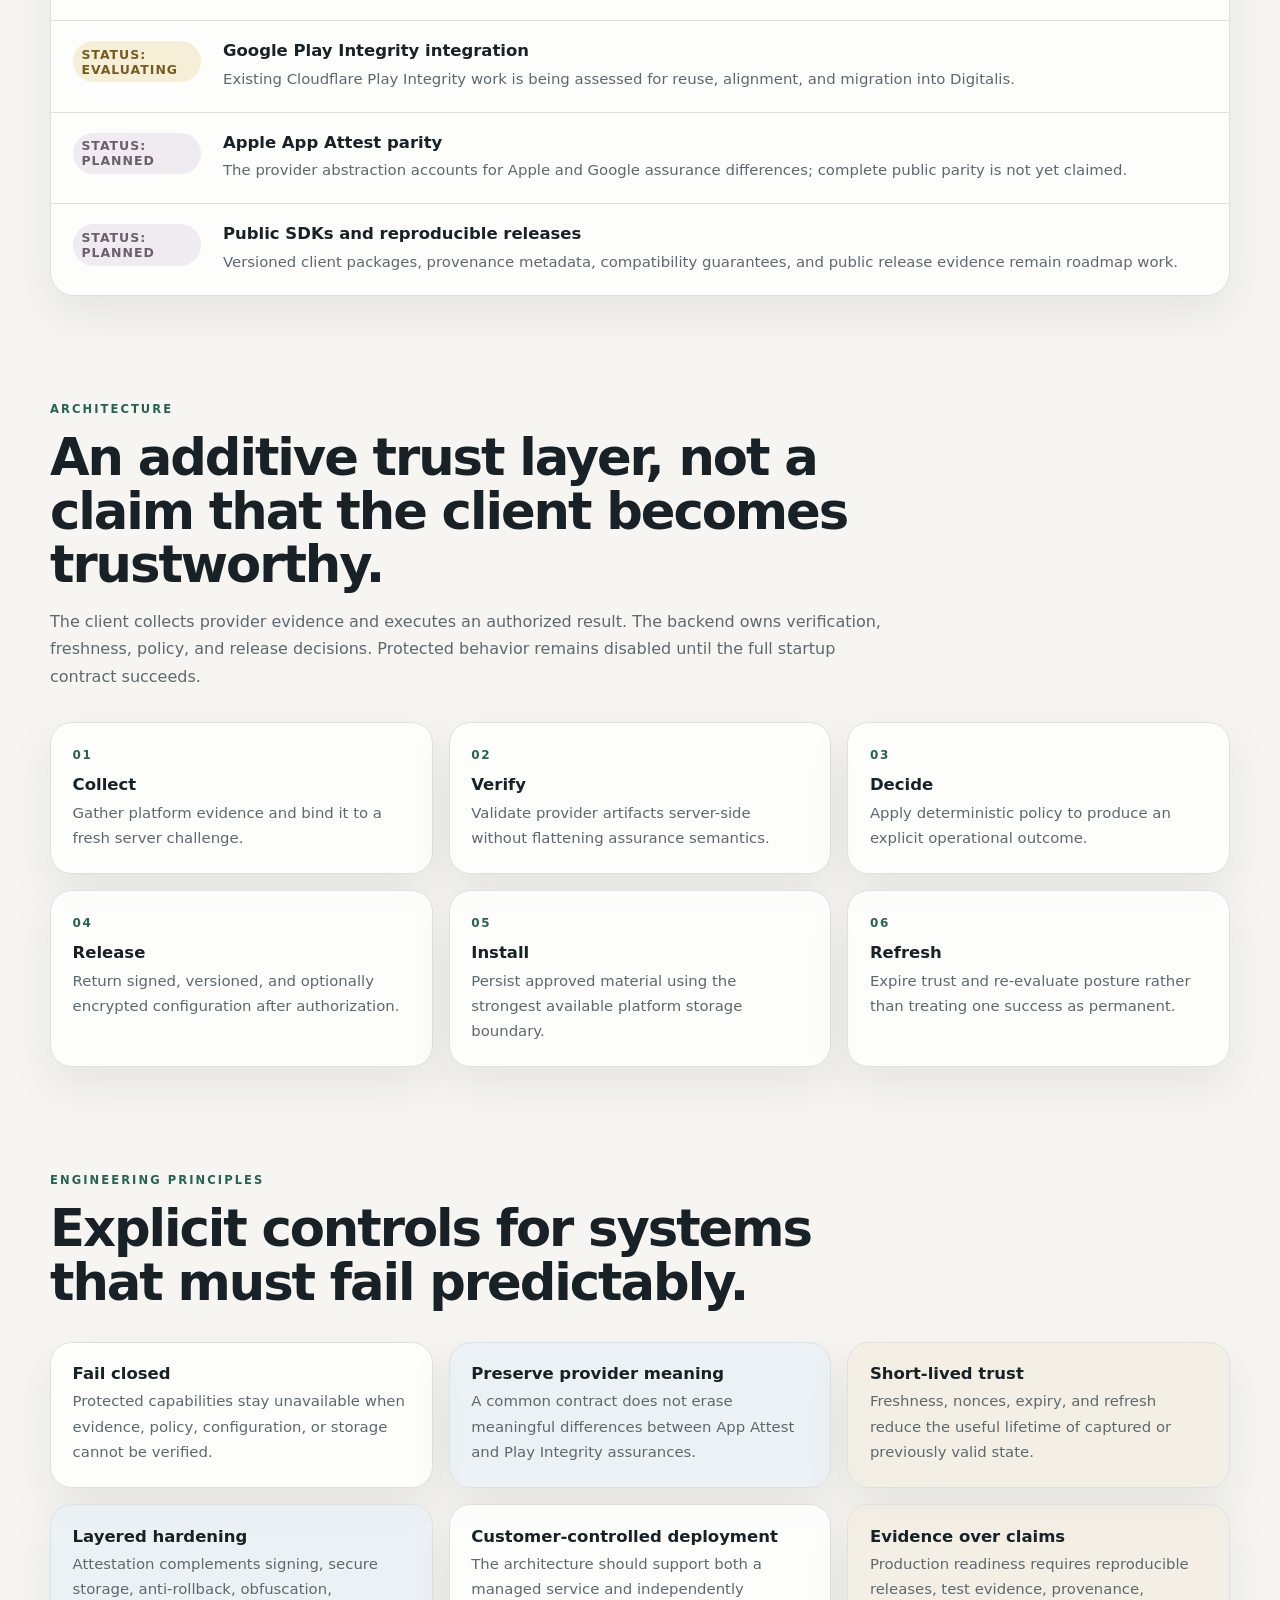
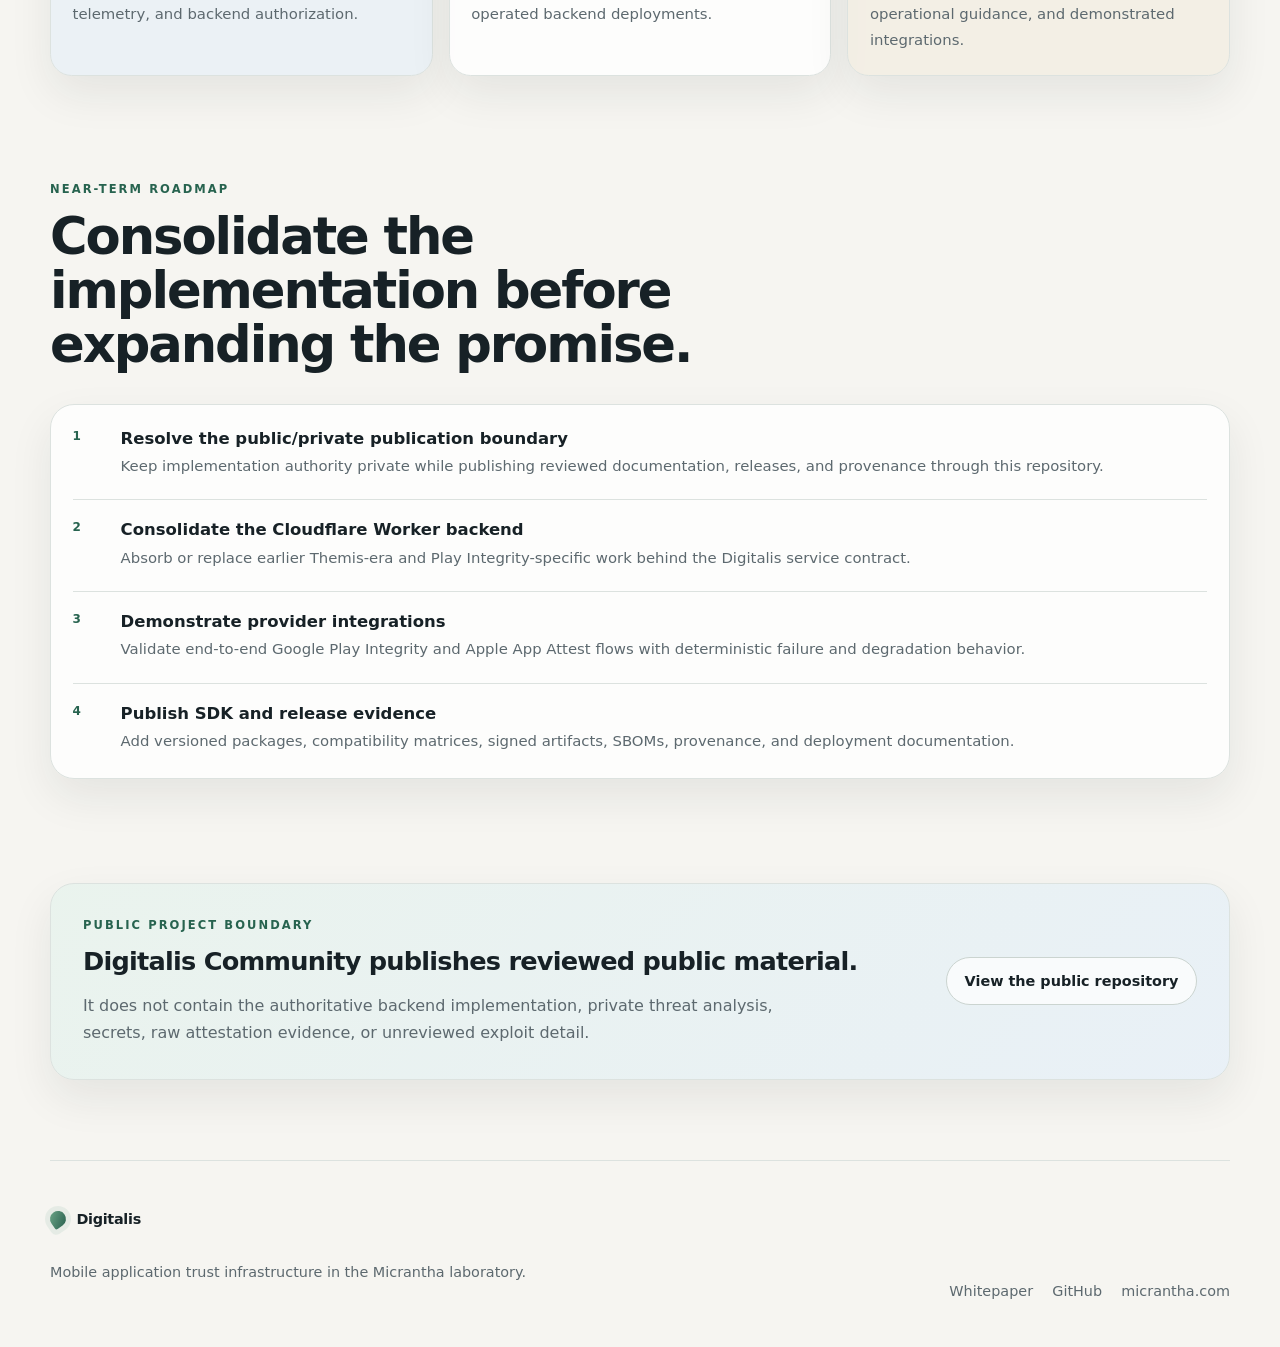
==== commit 0920a3fd: "Restore deployable site links" ====
--- a/web/index.html
+++ b/web/index.html
@@ -259,22 +259,16 @@
           <a class="button button-secondary" href="https://github.com/hackelia-micrantha/digitalis-community">View the public repository</a>
         </section>
       </main>
-      <footer class="site-footer" id="footer">
-        <div class="footer-inner">
-          <div class="footer-copy">
-            <p class="eyebrow">Project Digitalis</p>
-            <p>
-              A low-friction trust layer for mobile applications, built within the
-              Micrantha ecosystem.
-            </p>
-          </div>
-          <div class="footer-links">
-            <a href="./whitepaper.html">RFC Whitepaper</a>
-            <a href="./docs/architecture/README.md">Architecture</a>
-            <a href="./protocol/openapi.yaml">API Contract</a>
-            <a href="https://github.com/hackelia-micrantha/digitalis-community">GitHub</a>
-            <a href="https://micrantha.com">micrantha.com</a>
-          </div>
+
+      <footer class="site-footer">
+        <div>
+          <p class="brand footer-brand"><span class="brand-mark" aria-hidden="true"></span><span>Digitalis</span></p>
+          <p>Mobile application trust infrastructure in the Micrantha laboratory.</p>
+        </div>
+        <div class="footer-links">
+          <a href="./whitepaper.html">Whitepaper</a>
+          <a href="https://github.com/hackelia-micrantha/digitalis-community">GitHub</a>
+          <a href="https://micrantha.com">micrantha.com</a>
         </div>
       </footer>
     </div>
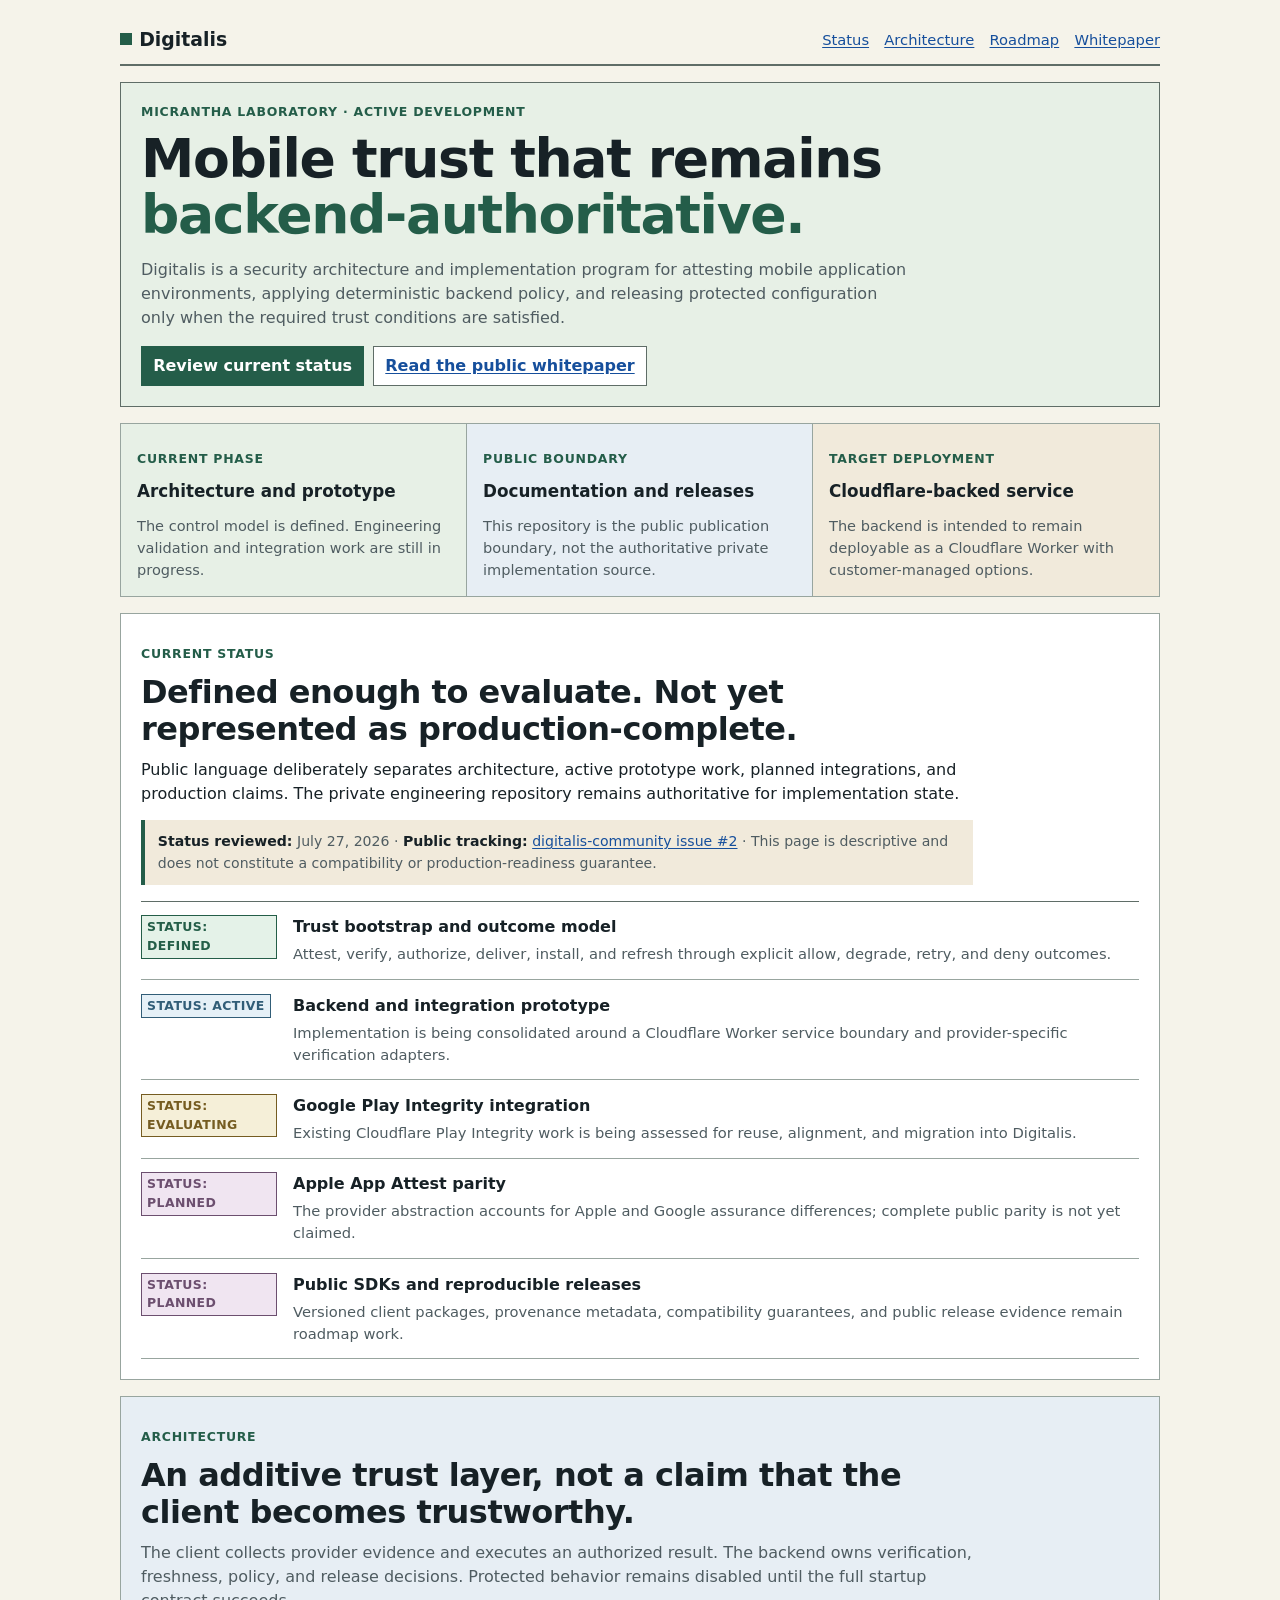
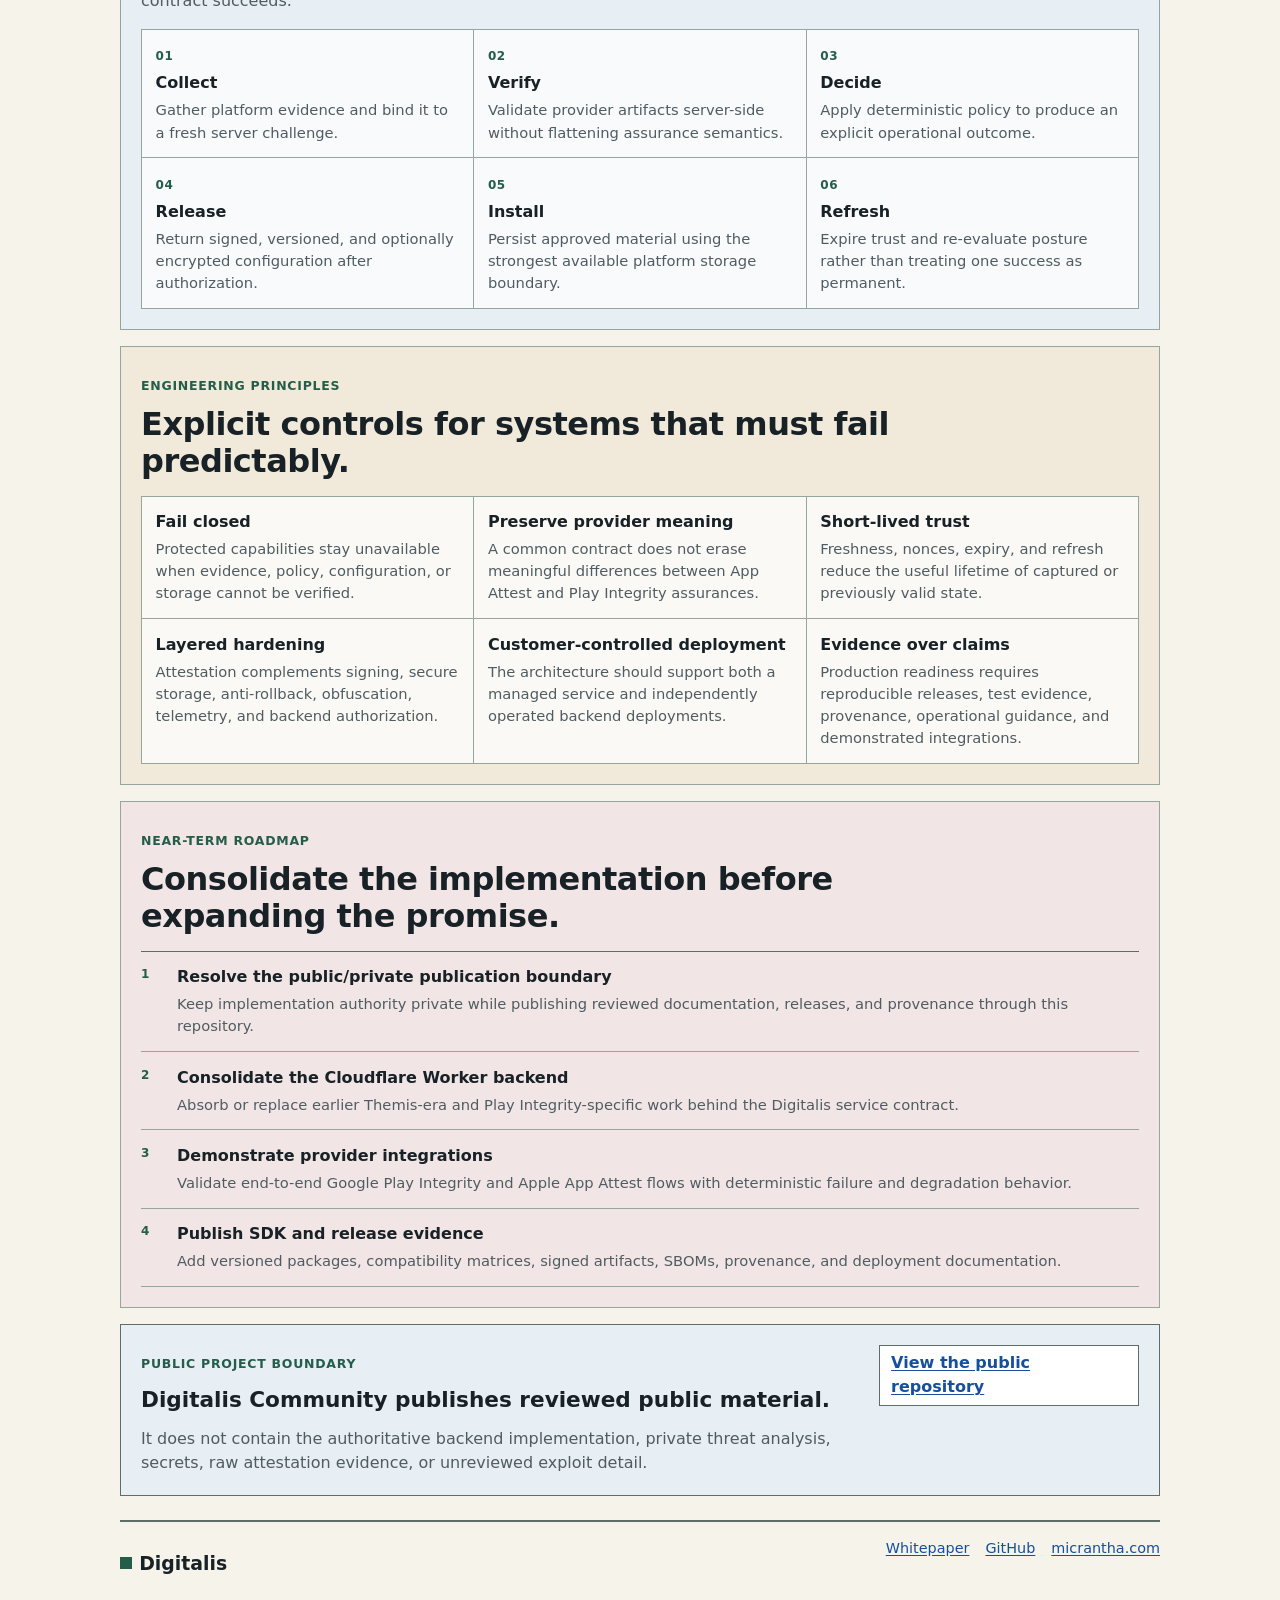
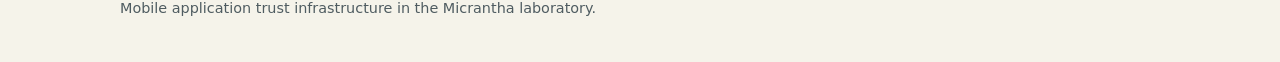
==== commit b68dc0bf: "style: simplify community landing page" ====
--- a/web/index.html
+++ b/web/index.html
@@ -7,12 +7,6 @@
     <meta
       name="description"
       content="Digitalis is an active Micrantha laboratory project exploring backend-authoritative mobile application trust, attestation, protected configuration delivery, and deterministic startup policy."
-    />
-    <link rel="preconnect" href="https://fonts.googleapis.com" />
-    <link rel="preconnect" href="https://fonts.gstatic.com" crossorigin />
-    <link
-      href="https://fonts.googleapis.com/css2?family=Inter:wght@400;500;600;700&family=Newsreader:ital,wght@0,500;1,500&display=swap"
-      rel="stylesheet"
     />
     <link rel="stylesheet" href="./styles.css" />
   </head>
@@ -34,12 +28,6 @@
 
       <main id="main-content">
         <section class="hero reveal">
-          <div class="hero-mark" aria-hidden="true">
-            <div class="leaf leaf-a"></div>
-            <div class="leaf leaf-b"></div>
-            <div class="leaf leaf-c"></div>
-            <div class="stem"></div>
-          </div>
           <div class="hero-copy">
             <p class="pill">Micrantha laboratory · active development</p>
             <h1>Mobile trust that remains <em>backend-authoritative.</em></h1>
--- a/web/styles.css
+++ b/web/styles.css
@@ -1,340 +1,675 @@
 :root {
-  --page: #f6f5f1;
-  --paper: rgba(255, 255, 255, 0.82);
-  --paper-strong: #ffffff;
+  --page: #f5f3ea;
+  --surface: #ffffff;
+  --surface-green: #e7f0e6;
+  --surface-blue: #e7eef4;
+  --surface-sand: #f1eadb;
+  --surface-rose: #f2e5e5;
   --ink: #172126;
-  --muted: #5d696f;
-  --line: #dce2df;
-  --green: #27634f;
-  --green-soft: #e9f3ed;
-  --blue-soft: #e8f0f7;
-  --sand: #f3eee2;
-  --rose: #f4eaea;
-  --shadow: 0 18px 44px rgba(31, 42, 42, 0.08);
-  --max-width: 1180px;
-}
-
-* { box-sizing: border-box; }
-html { scroll-behavior: smooth; }
+  --muted: #4f5c61;
+  --line: #98a59f;
+  --line-strong: #5f6d67;
+  --green: #245d49;
+  --link: #164f9c;
+  --visited: #67447c;
+  --max-width: 1040px;
+}
+
+* {
+  box-sizing: border-box;
+}
+
+html {
+  scroll-behavior: smooth;
+}
+
 body {
   margin: 0;
-  font-family: "Inter", system-ui, sans-serif;
+  min-height: 100vh;
   color: var(--ink);
-  background:
-    radial-gradient(circle at 12% 2%, rgba(197, 224, 207, 0.48), transparent 25rem),
-    radial-gradient(circle at 88% 8%, rgba(207, 221, 237, 0.58), transparent 28rem),
-    var(--page);
-  min-height: 100vh;
-}
-a { color: inherit; text-decoration: none; }
-p { line-height: 1.7; }
+  background: var(--page);
+  font-family: system-ui, -apple-system, BlinkMacSystemFont, "Segoe UI", sans-serif;
+  font-size: 16px;
+  line-height: 1.5;
+}
+
+a {
+  color: var(--link);
+  text-decoration: underline;
+  text-underline-offset: 0.12em;
+}
+
+a:visited {
+  color: var(--visited);
+}
+
+a:hover {
+  text-decoration-thickness: 2px;
+}
+
+p {
+  margin-block: 0.65rem;
+}
 
 .skip-link {
   position: fixed;
-  top: 0.75rem;
-  left: 0.75rem;
+  top: 0.5rem;
+  left: 0.5rem;
   z-index: 100;
-  padding: 0.7rem 1rem;
-  border-radius: 0.75rem;
-  color: white;
-  background: var(--green);
+  padding: 0.45rem 0.65rem;
+  border: 2px solid var(--ink);
+  color: var(--ink);
+  background: var(--surface);
   transform: translateY(-160%);
 }
-.skip-link:focus { transform: translateY(0); }
+
+.skip-link:focus {
+  transform: translateY(0);
+}
+
 :where(a, button):focus-visible {
-  outline: 3px solid var(--green);
+  outline: 3px solid #b05a00;
   outline-offset: 3px;
 }
 
-.page-shell { min-height: 100vh; }
+.page-shell {
+  min-height: 100vh;
+}
+
 .site-header,
 .hero,
 .summary-grid,
 .section,
 .notice,
 .site-footer {
-  width: min(calc(100% - 2.5rem), var(--max-width));
+  width: min(calc(100% - 2rem), var(--max-width));
   margin-inline: auto;
 }
 
 .site-header {
-  position: sticky;
-  top: 0.8rem;
-  z-index: 20;
   display: flex;
-  align-items: center;
+  align-items: baseline;
   justify-content: space-between;
   gap: 1rem;
-  margin-top: 0.8rem;
-  padding: 0.85rem 1rem;
-  border: 1px solid rgba(220, 226, 223, 0.9);
-  border-radius: 1.1rem;
-  background: rgba(250, 250, 247, 0.86);
-  backdrop-filter: blur(18px);
-  box-shadow: 0 12px 32px rgba(31, 42, 42, 0.06);
-}
+  margin-top: 1rem;
+  padding: 0.55rem 0 0.7rem;
+  border-bottom: 2px solid var(--line-strong);
+}
+
 .brand {
   display: inline-flex;
   align-items: center;
-  gap: 0.65rem;
+  gap: 0.45rem;
+  color: var(--ink);
+  font-size: 1.18rem;
   font-weight: 700;
-  letter-spacing: -0.02em;
-}
+  text-decoration: none;
+}
+
+.brand:visited {
+  color: var(--ink);
+}
+
 .brand-mark {
-  width: 1rem;
-  height: 1rem;
-  border-radius: 50% 50% 50% 12%;
-  transform: rotate(-35deg);
-  background: linear-gradient(145deg, #6ea789, #285f4d);
-  box-shadow: 0 0 0 5px rgba(110, 167, 137, 0.12);
-}
-.site-nav { display: flex; gap: 1.25rem; color: var(--muted); font-size: 0.9rem; }
-.site-nav a:hover, .site-nav a:focus-visible { color: var(--ink); }
+  width: 0.75rem;
+  height: 0.75rem;
+  border: 1px solid var(--green);
+  background: var(--green);
+}
+
+.site-nav {
+  display: flex;
+  flex-wrap: wrap;
+  gap: 0.35rem 0.95rem;
+  font-size: 0.92rem;
+}
 
 .hero {
-  position: relative;
-  overflow: hidden;
-  display: grid;
-  grid-template-columns: 0.68fr 1.32fr;
-  align-items: center;
-  gap: 3.5rem;
-  margin-top: 2.2rem;
-  padding: clamp(2rem, 5vw, 4rem);
-  border: 1px solid rgba(255,255,255,.75);
-  border-radius: 2rem;
-  background: linear-gradient(135deg, rgba(250,248,242,.96), rgba(236,243,238,.94) 52%, rgba(226,235,244,.94));
-  box-shadow: 0 24px 60px rgba(31,42,42,.10);
-}
-.hero::after {
-  content: "";
-  position: absolute;
-  width: 22rem;
-  height: 22rem;
-  right: -8rem;
-  bottom: -12rem;
-  border-radius: 50%;
-  background: rgba(255,255,255,.34);
-}
+  margin-top: 1rem;
+  padding: 1.25rem;
+  border: 1px solid var(--line-strong);
+  background: var(--surface-green);
+}
+
 .hero-mark {
-  position: relative;
-  min-height: 21rem;
-  border: 1px solid #d4ded9;
-  border-radius: 2rem;
-  background: linear-gradient(180deg, rgba(218,234,224,.82), rgba(255,255,255,.82));
-  box-shadow: var(--shadow);
-}
-.stem {
-  position: absolute;
-  left: 49%; top: 20%;
-  width: 0.35rem; height: 62%;
-  border-radius: 99px;
-  background: #557c68;
-  transform: rotate(8deg);
-}
-.leaf { position: absolute; width: 6.8rem; height: 10rem; border-radius: 75% 8% 75% 12%; background: linear-gradient(145deg,#96b9a4,#376a56); box-shadow: 0 18px 28px rgba(39,99,79,.15); }
-.leaf-a { left: 24%; top: 12%; transform: rotate(-38deg); }
-.leaf-b { right: 17%; top: 27%; transform: rotate(36deg) scale(.92); }
-.leaf-c { left: 27%; bottom: 8%; transform: rotate(-55deg) scale(.78); }
-.hero-copy { position: relative; z-index: 1; }
-.pill, .status {
-  display: inline-flex;
-  align-items: center;
-  width: fit-content;
-  border-radius: 999px;
+  display: none;
+}
+
+.hero-copy {
+  max-width: 52rem;
+}
+
+.pill,
+.kicker,
+.eyebrow,
+.status {
   font-size: 0.78rem;
   font-weight: 700;
+  letter-spacing: 0.06em;
   text-transform: uppercase;
-  letter-spacing: 0.14em;
-}
-.pill { margin: 0; padding: 0.45rem 0.75rem; color: #235a48; border: 1px solid #bee0cc; background: #edf7f0; }
+}
+
+.pill,
+.kicker,
+.eyebrow {
+  color: var(--green);
+}
+
+.pill {
+  margin: 0;
+}
+
 .hero h1 {
-  max-width: 13ch;
-  margin: 1rem 0 0;
-  font-size: clamp(2.8rem, 6.3vw, 5.8rem);
-  line-height: 0.98;
-  letter-spacing: -0.055em;
-}
-.hero h1 em { font-family: "Newsreader", Georgia, serif; font-weight: 500; color: var(--green); }
-.hero-text { max-width: 47rem; margin: 1.5rem 0 0; font-size: 1.08rem; color: #4f5e63; }
-.hero-actions { display: flex; flex-wrap: wrap; gap: 0.8rem; margin-top: 1.8rem; }
+  max-width: 28ch;
+  margin: 0.55rem 0 0;
+  font-size: clamp(2rem, 5vw, 3.35rem);
+  line-height: 1.05;
+  letter-spacing: -0.025em;
+}
+
+.hero h1 em {
+  color: var(--green);
+  font-style: normal;
+}
+
+.hero-text {
+  max-width: 48rem;
+  margin-top: 0.9rem;
+  color: var(--muted);
+  font-size: 1rem;
+}
+
+.hero-actions {
+  display: flex;
+  flex-wrap: wrap;
+  gap: 0.55rem;
+  margin-top: 1rem;
+}
+
 .button {
   display: inline-flex;
   align-items: center;
   justify-content: center;
-  min-height: 3rem;
-  padding: 0 1.1rem;
-  border-radius: 999px;
-  border: 1px solid transparent;
+  min-height: 2.5rem;
+  padding: 0.35rem 0.7rem;
+  border: 1px solid var(--line-strong);
+  color: var(--link);
+  background: var(--surface);
   font-weight: 650;
-  font-size: 0.9rem;
-  transition: transform 160ms ease, box-shadow 160ms ease;
-}
-.button:hover, .button:focus-visible { transform: translateY(-2px); }
-.button-primary { color: white; background: #285f4d; box-shadow: 0 12px 24px rgba(40,95,77,.18); }
-.button-secondary { border-color: #cbd4d0; background: rgba(255,255,255,.72); }
-
-.summary-grid, .card-grid, .flow-grid { display: grid; gap: 1rem; }
-.summary-grid { grid-template-columns: repeat(3, 1fr); margin-top: 1rem; }
-.summary-grid article, .card-grid article, .flow-grid article, .status-table, .roadmap, .notice {
-  border: 1px solid var(--line);
-  background: var(--paper);
-  box-shadow: var(--shadow);
-}
-.summary-grid article { padding: 1.35rem; border-radius: 1.35rem; }
-.kicker, .eyebrow { margin: 0; color: var(--green); font-size: 0.72rem; font-weight: 700; text-transform: uppercase; letter-spacing: .18em; }
-.summary-grid h2 { margin: .65rem 0 0; font-size: 1.08rem; }
-.summary-grid p:last-child { margin-bottom: 0; color: var(--muted); font-size: .92rem; }
-
-.section { padding-top: 6.5rem; }
-.section-heading { max-width: 52rem; }
-.section-heading h2 { margin: .7rem 0 0; font-size: clamp(2rem, 4vw, 3.4rem); line-height: 1.05; letter-spacing: -.04em; }
-.section-heading > p:last-child { color: var(--muted); font-size: 1rem; }
-.status-table { margin-top: 2rem; border-radius: 1.5rem; overflow: hidden; }
-.status-table article { display: grid; grid-template-columns: 8rem 1fr; gap: 1.4rem; padding: 1.25rem 1.35rem; border-bottom: 1px solid var(--line); }
-.status-table article:last-child { border-bottom: 0; }
-.status-table h3, .card-grid h3, .flow-grid h3, .roadmap h3 { margin: 0; font-size: 1.03rem; }
-.status-table p, .card-grid p, .flow-grid p, .roadmap p { margin: .4rem 0 0; color: var(--muted); font-size: .93rem; }
-.status { justify-content: center; align-self: start; padding: .35rem .55rem; letter-spacing: .08em; }
-.status-defined { color: #245e48; background: #e4f2e8; }
-.status-active { color: #315d77; background: #e5f0f7; }
-.status-evaluating { color: #755c21; background: #f5efd8; }
-.status-planned { color: #6c5f6d; background: #f0eaf1; }
-
-.architecture-section { position: relative; }
-.flow-grid { grid-template-columns: repeat(3, 1fr); margin-top: 2rem; }
-.flow-grid article, .card-grid article { padding: 1.35rem; border-radius: 1.35rem; }
-.flow-grid span, .roadmap > li > span { color: var(--green); font-size: .75rem; font-weight: 700; letter-spacing: .14em; }
-.flow-grid h3 { margin-top: .75rem; }
-.card-grid { grid-template-columns: repeat(3, 1fr); margin-top: 2rem; }
-.card-grid article:nth-child(2n) { background: rgba(232,240,247,.72); }
-.card-grid article:nth-child(3n) { background: rgba(243,238,226,.78); }
-
-.roadmap { list-style: none; margin: 2rem 0 0; padding: .25rem 1.35rem; border-radius: 1.5rem; }
-.roadmap li { display: grid; grid-template-columns: 2rem 1fr; gap: 1rem; padding: 1.25rem 0; border-bottom: 1px solid var(--line); }
-.roadmap li:last-child { border-bottom: 0; }
-
-.notice { display: flex; align-items: center; justify-content: space-between; gap: 2rem; margin-top: 6.5rem; padding: 2rem; border-radius: 1.5rem; background: linear-gradient(135deg, rgba(233,243,237,.94), rgba(232,240,247,.94)); }
-.notice h2 { margin: .65rem 0 0; font-size: 1.6rem; letter-spacing: -.03em; }
-.notice p:last-child { max-width: 45rem; margin-bottom: 0; color: var(--muted); }
-
-.status-meta {
-  margin-top: 1rem;
-  padding: 1rem 1.15rem;
-  border-left: 4px solid var(--green);
-  border-radius: 0.75rem;
-  background: rgba(255,255,255,.72);
-  color: var(--muted);
-  font-size: 0.88rem;
-}
-.status-meta strong { color: var(--ink); }
-
-.site-footer { display: flex; align-items: flex-end; justify-content: space-between; gap: 2rem; margin-top: 5rem; padding: 2rem 0 3rem; border-top: 1px solid var(--line); color: var(--muted); font-size: .9rem; }
-.footer-brand { color: var(--ink); }
-.footer-links { display: flex; flex-wrap: wrap; gap: 1.2rem; }
-.footer-inner { display: contents; }
-
-/* Whitepaper */
-.whitepaper {
-  width: min(calc(100% - 2.5rem), 1080px);
-  margin-inline: auto;
-}
-.whitepaper-hero {
-  padding: 7rem 0 4rem;
-  max-width: 58rem;
-}
-.whitepaper-hero h1 {
-  margin: 0.8rem 0 0;
-  font-size: clamp(3rem, 7vw, 6rem);
-  line-height: 0.96;
-  letter-spacing: -0.055em;
-}
-.whitepaper-lead {
-  max-width: 48rem;
-  margin-top: 1.5rem;
-  color: var(--muted);
-  font-size: 1.12rem;
-}
-.whitepaper-section {
-  padding: 3.5rem 0;
-  border-top: 1px solid var(--line);
-}
-.whitepaper-intro,
-.whitepaper-copy {
-  max-width: 48rem;
-}
-.whitepaper-section h2 {
-  margin: 0;
-  font-size: clamp(2rem, 4vw, 3.2rem);
-  line-height: 1.05;
-  letter-spacing: -0.04em;
-}
-.whitepaper-section p { color: var(--muted); }
+  text-decoration: underline;
+}
+
+.button:visited {
+  color: var(--visited);
+}
+
+.button-primary {
+  border-color: var(--green);
+  color: #ffffff;
+  background: var(--green);
+  text-decoration: none;
+}
+
+.button-primary:visited {
+  color: #ffffff;
+}
+
+.button-secondary {
+  background: var(--surface);
+}
+
+.summary-grid,
+.card-grid,
+.flow-grid,
 .whitepaper-highlights,
 .paper-grid,
 .whitepaper-columns,
 .outcome-grid {
   display: grid;
+  gap: 0;
+}
+
+.summary-grid {
+  grid-template-columns: repeat(3, 1fr);
+  margin-top: 1rem;
+  border: 1px solid var(--line);
+}
+
+.summary-grid article {
+  min-width: 0;
+  padding: 1rem;
+  border-right: 1px solid var(--line);
+  background: var(--surface);
+}
+
+.summary-grid article:nth-child(1) {
+  background: var(--surface-green);
+}
+
+.summary-grid article:nth-child(2) {
+  background: var(--surface-blue);
+}
+
+.summary-grid article:nth-child(3) {
+  border-right: 0;
+  background: var(--surface-sand);
+}
+
+.summary-grid h2 {
+  margin: 0.35rem 0 0;
+  font-size: 1.05rem;
+}
+
+.summary-grid p:last-child {
+  margin-bottom: 0;
+  color: var(--muted);
+  font-size: 0.91rem;
+}
+
+.section {
+  margin-top: 1rem;
+  padding: 1.25rem;
+  border: 1px solid var(--line);
+  background: var(--surface);
+}
+
+.architecture-section {
+  background: var(--surface-blue);
+}
+
+.principles-section {
+  background: var(--surface-sand);
+}
+
+.roadmap-section {
+  background: var(--surface-rose);
+}
+
+.section-heading {
+  max-width: 52rem;
+}
+
+.section-heading h2 {
+  margin: 0.4rem 0 0;
+  font-size: clamp(1.45rem, 3vw, 2rem);
+  line-height: 1.15;
+  letter-spacing: -0.015em;
+}
+
+.section-heading > p:last-child {
+  color: var(--muted);
+}
+
+.status-meta {
+  margin-top: 0.9rem;
+  padding: 0.7rem 0.8rem;
+  border-left: 4px solid var(--green);
+  background: var(--surface-sand);
+  color: var(--muted);
+  font-size: 0.88rem;
+}
+
+.status-meta strong {
+  color: var(--ink);
+}
+
+.status-table {
+  margin-top: 1rem;
+  border-top: 1px solid var(--line-strong);
+}
+
+.status-table article {
+  display: grid;
+  grid-template-columns: 8.5rem 1fr;
   gap: 1rem;
-  margin-top: 2rem;
-}
+  padding: 0.85rem 0;
+  border-bottom: 1px solid var(--line);
+}
+
+.status-table h3,
+.card-grid h3,
+.flow-grid h3,
+.roadmap h3 {
+  margin: 0;
+  font-size: 1rem;
+}
+
+.status-table p,
+.card-grid p,
+.flow-grid p,
+.roadmap p {
+  margin: 0.25rem 0 0;
+  color: var(--muted);
+  font-size: 0.92rem;
+}
+
+.status {
+  align-self: start;
+  width: fit-content;
+  padding: 0.12rem 0.32rem;
+  border: 1px solid currentColor;
+  letter-spacing: 0.03em;
+}
+
+.status-defined {
+  color: #245e48;
+  background: #e4f2e8;
+}
+
+.status-active {
+  color: #315d77;
+  background: #e5f0f7;
+}
+
+.status-evaluating {
+  color: #755c21;
+  background: #f5efd8;
+}
+
+.status-planned {
+  color: #6c4f6f;
+  background: #f0e5f1;
+}
+
+.flow-grid,
+.card-grid {
+  grid-template-columns: repeat(3, 1fr);
+  margin-top: 1rem;
+  border-top: 1px solid var(--line);
+  border-left: 1px solid var(--line);
+}
+
+.flow-grid article,
+.card-grid article {
+  min-width: 0;
+  padding: 0.85rem;
+  border-right: 1px solid var(--line);
+  border-bottom: 1px solid var(--line);
+  background: rgba(255, 255, 255, 0.72);
+}
+
+.flow-grid span,
+.roadmap > li > span,
+.paper-card span {
+  color: var(--green);
+  font-size: 0.75rem;
+  font-weight: 700;
+  letter-spacing: 0.05em;
+}
+
+.flow-grid h3 {
+  margin-top: 0.25rem;
+}
+
+.roadmap {
+  list-style: none;
+  margin: 1rem 0 0;
+  padding: 0;
+  border-top: 1px solid var(--line-strong);
+}
+
+.roadmap li {
+  display: grid;
+  grid-template-columns: 1.5rem 1fr;
+  gap: 0.75rem;
+  padding: 0.85rem 0;
+  border-bottom: 1px solid var(--line);
+}
+
+.notice {
+  display: flex;
+  align-items: flex-start;
+  justify-content: space-between;
+  gap: 1.5rem;
+  margin-top: 1rem;
+  padding: 1.25rem;
+  border: 1px solid var(--line-strong);
+  background: var(--surface-blue);
+}
+
+.notice h2 {
+  margin: 0.35rem 0 0;
+  font-size: 1.35rem;
+}
+
+.notice p:last-child {
+  max-width: 45rem;
+  margin-bottom: 0;
+  color: var(--muted);
+}
+
+.site-footer {
+  display: flex;
+  align-items: flex-start;
+  justify-content: space-between;
+  gap: 2rem;
+  margin-top: 1.5rem;
+  padding: 1rem 0 2rem;
+  border-top: 2px solid var(--line-strong);
+  color: var(--muted);
+  font-size: 0.9rem;
+}
+
+.footer-brand {
+  color: var(--ink);
+}
+
+.footer-links {
+  display: flex;
+  flex-wrap: wrap;
+  gap: 0.35rem 1rem;
+}
+
+.footer-inner {
+  display: contents;
+}
+
+/* Whitepaper remains Utility: technical reference, not an Editorial profile. */
+.whitepaper {
+  width: min(calc(100% - 2rem), 880px);
+  margin-inline: auto;
+}
+
+.whitepaper-hero {
+  margin-top: 1rem;
+  padding: 1.25rem;
+  border: 1px solid var(--line-strong);
+  background: var(--surface-green);
+}
+
+.whitepaper-hero h1 {
+  max-width: 28ch;
+  margin: 0.45rem 0 0;
+  font-size: clamp(2rem, 5vw, 3.2rem);
+  line-height: 1.05;
+  letter-spacing: -0.025em;
+}
+
+.whitepaper-lead {
+  max-width: 48rem;
+  margin-top: 0.9rem;
+  color: var(--muted);
+  font-size: 1rem;
+}
+
+.whitepaper-section {
+  padding: 1.35rem 0;
+  border-top: 1px solid var(--line);
+}
+
+.whitepaper-section:first-of-type {
+  margin-top: 1rem;
+}
+
+.whitepaper-intro,
+.whitepaper-copy {
+  max-width: 48rem;
+}
+
+.whitepaper-section h2 {
+  margin: 0;
+  font-size: clamp(1.4rem, 3vw, 1.9rem);
+  line-height: 1.15;
+  letter-spacing: -0.015em;
+}
+
+.whitepaper-section p {
+  color: var(--muted);
+}
+
 .whitepaper-highlights,
-.whitepaper-columns { grid-template-columns: repeat(3, 1fr); }
 .paper-grid,
-.outcome-grid { grid-template-columns: repeat(3, 1fr); }
+.whitepaper-columns,
+.outcome-grid {
+  grid-template-columns: repeat(3, 1fr);
+  margin-top: 1rem;
+  border-top: 1px solid var(--line);
+  border-left: 1px solid var(--line);
+}
+
 .whitepaper-highlights article,
 .paper-card,
 .outcome-card,
 .deploy-panel {
-  padding: 1.4rem;
-  border: 1px solid var(--line);
-  border-radius: 1.35rem;
-  background: var(--paper);
-  box-shadow: var(--shadow);
-}
-.paper-card span {
-  color: var(--green);
-  font-size: 0.75rem;
-  font-weight: 700;
-  letter-spacing: 0.14em;
-}
+  min-width: 0;
+  padding: 0.9rem;
+  border-right: 1px solid var(--line);
+  border-bottom: 1px solid var(--line);
+  background: var(--surface);
+}
+
+.whitepaper-highlights article:nth-child(3n + 1),
+.paper-grid article:nth-child(3n + 1),
+.outcome-grid article:nth-child(3n + 1) {
+  background: var(--surface-green);
+}
+
+.whitepaper-highlights article:nth-child(3n + 2),
+.paper-grid article:nth-child(3n + 2),
+.outcome-grid article:nth-child(3n + 2) {
+  background: var(--surface-blue);
+}
+
+.whitepaper-highlights article:nth-child(3n),
+.paper-grid article:nth-child(3n),
+.outcome-grid article:nth-child(3n) {
+  background: var(--surface-sand);
+}
+
 .paper-card h3,
 .outcome-card h3,
 .whitepaper-highlights h3 {
-  margin: 0.7rem 0 0;
-  font-size: 1.05rem;
-}
+  margin: 0.3rem 0 0;
+  font-size: 1rem;
+}
+
 .paper-card p,
 .outcome-card p,
-.whitepaper-highlights p { margin-bottom: 0; font-size: 0.93rem; }
+.whitepaper-highlights p {
+  margin-bottom: 0;
+  font-size: 0.92rem;
+}
+
 .deploy-panel {
-  background: linear-gradient(135deg, rgba(233,243,237,.94), rgba(232,240,247,.94));
-}
-.deploy-panel h2 { margin-top: 0.7rem; }
-
-.reveal { opacity: 1; transform: none; }
-.js .reveal { opacity: 0; transform: translateY(18px); transition: opacity 600ms ease, transform 600ms ease; }
-.js .reveal.is-visible { opacity: 1; transform: none; }
+  border: 1px solid var(--line-strong);
+  background: var(--surface-sand);
+}
+
+.deploy-panel h2 {
+  margin-top: 0.35rem;
+}
+
+.reveal {
+  opacity: 1;
+  transform: none;
+}
+
+.js .reveal {
+  opacity: 1;
+  transform: none;
+}
+
+.js .reveal.is-visible {
+  opacity: 1;
+  transform: none;
+}
 
 @media (prefers-reduced-motion: reduce) {
-  html { scroll-behavior: auto; }
-  .js .reveal { opacity: 1; transform: none; transition: none; }
-}
-@media (max-width: 900px) {
-  .hero { grid-template-columns: 1fr; }
-  .hero-mark { min-height: 16rem; }
-  .summary-grid, .flow-grid, .card-grid,
-  .whitepaper-highlights, .paper-grid, .whitepaper-columns, .outcome-grid { grid-template-columns: 1fr 1fr; }
-  .notice { align-items: flex-start; flex-direction: column; }
-}
-@media (max-width: 640px) {
-  .site-header { position: static; align-items: flex-start; flex-direction: column; }
-  .site-nav { width: 100%; overflow-x: auto; padding-bottom: .2rem; }
-  .hero { padding: 1.5rem; border-radius: 1.4rem; }
-  .hero h1 { font-size: 2.75rem; }
-  .summary-grid, .flow-grid, .card-grid,
-  .whitepaper-highlights, .paper-grid, .whitepaper-columns, .outcome-grid { grid-template-columns: 1fr; }
-  .status-table article { grid-template-columns: 1fr; gap: .8rem; }
-  .status { justify-content: flex-start; }
-  .site-footer { align-items: flex-start; flex-direction: column; }
-  .whitepaper-hero { padding-top: 4rem; }
-}
+  html {
+    scroll-behavior: auto;
+  }
+}
+
+@media (max-width: 820px) {
+  .summary-grid,
+  .flow-grid,
+  .card-grid,
+  .whitepaper-highlights,
+  .paper-grid,
+  .whitepaper-columns,
+  .outcome-grid {
+    grid-template-columns: 1fr 1fr;
+  }
+
+  .summary-grid article:nth-child(2) {
+    border-right: 0;
+  }
+
+  .summary-grid article:nth-child(3) {
+    grid-column: 1 / -1;
+    border-top: 1px solid var(--line);
+  }
+
+  .notice {
+    flex-direction: column;
+  }
+}
+
+@media (max-width: 620px) {
+  .site-header {
+    align-items: flex-start;
+    flex-direction: column;
+  }
+
+  .site-nav {
+    width: 100%;
+  }
+
+  .hero,
+  .section,
+  .notice,
+  .whitepaper-hero {
+    padding: 1rem;
+  }
+
+  .summary-grid,
+  .flow-grid,
+  .card-grid,
+  .whitepaper-highlights,
+  .paper-grid,
+  .whitepaper-columns,
+  .outcome-grid {
+    grid-template-columns: 1fr;
+  }
+
+  .summary-grid article,
+  .summary-grid article:nth-child(2),
+  .summary-grid article:nth-child(3) {
+    grid-column: auto;
+    border-right: 0;
+    border-top: 1px solid var(--line);
+  }
+
+  .summary-grid article:first-child {
+    border-top: 0;
+  }
+
+  .status-table article {
+    grid-template-columns: 1fr;
+    gap: 0.45rem;
+  }
+
+  .site-footer {
+    flex-direction: column;
+  }
+}
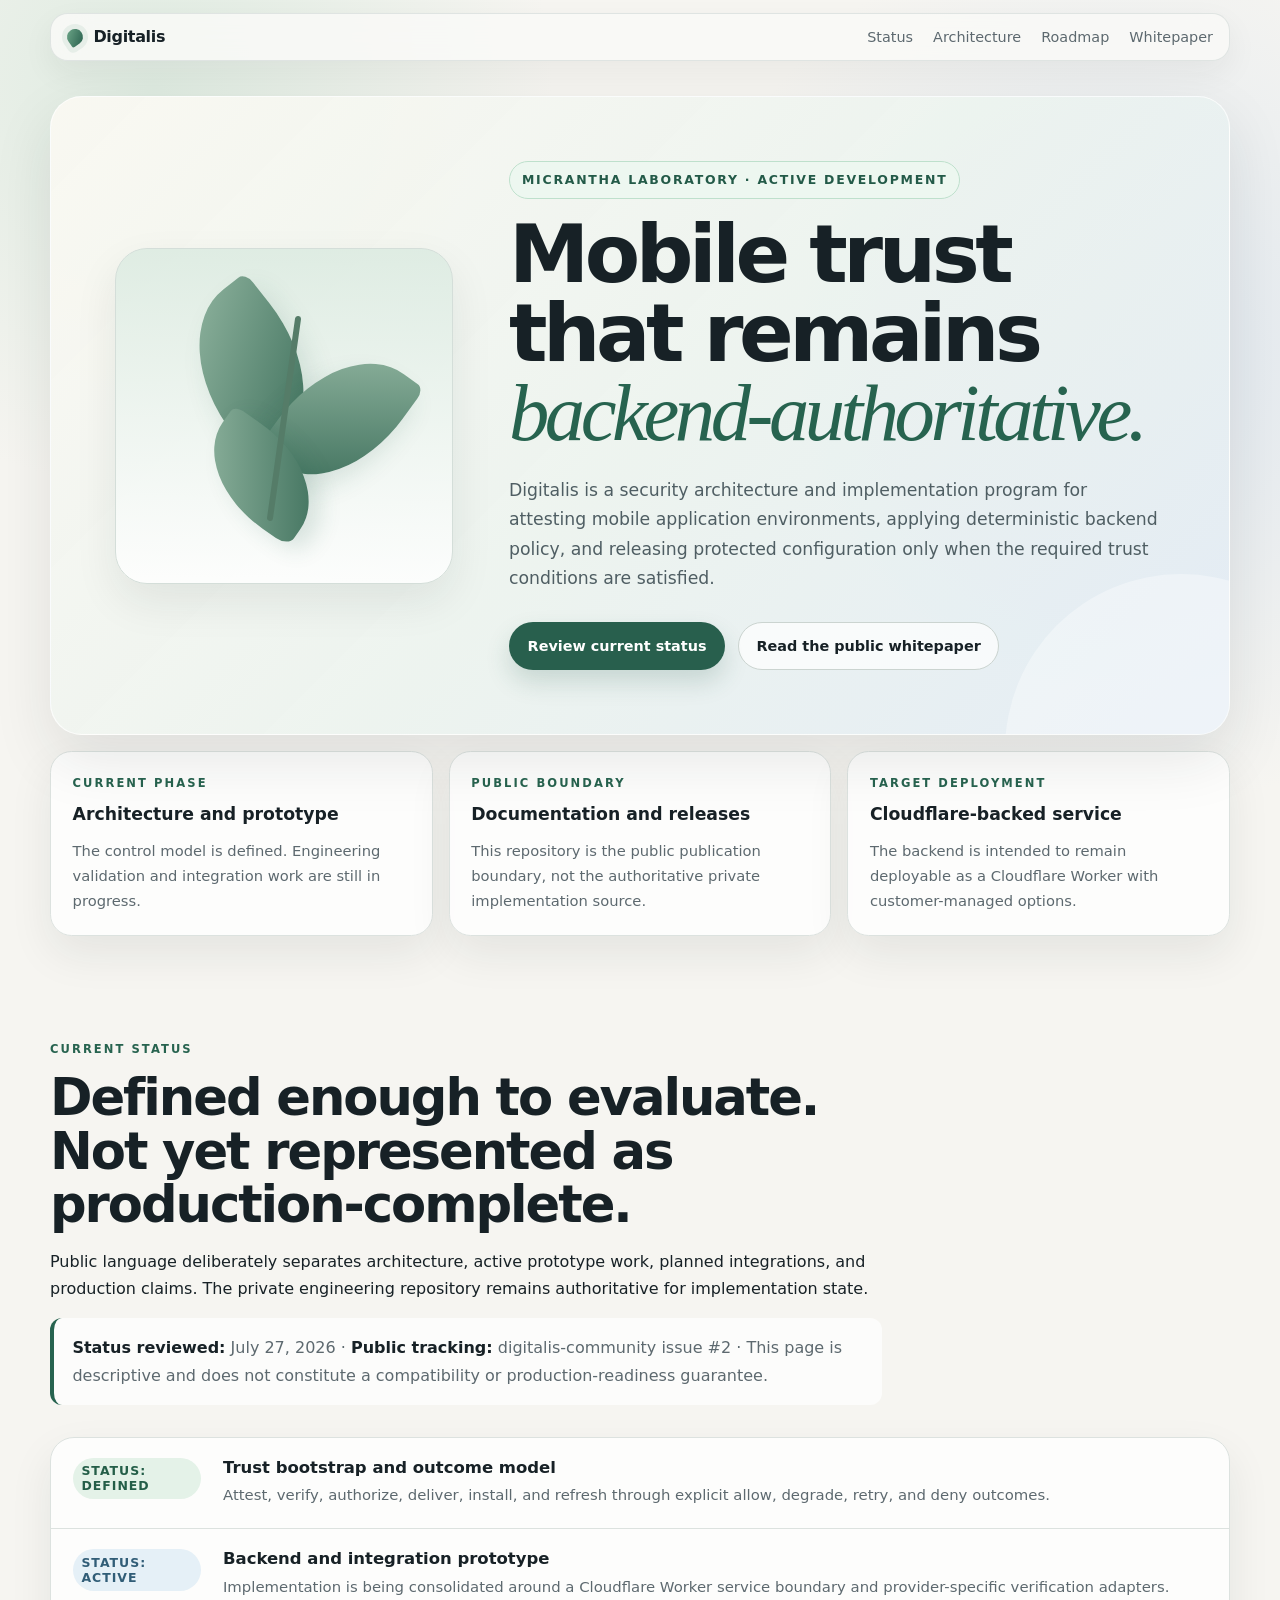
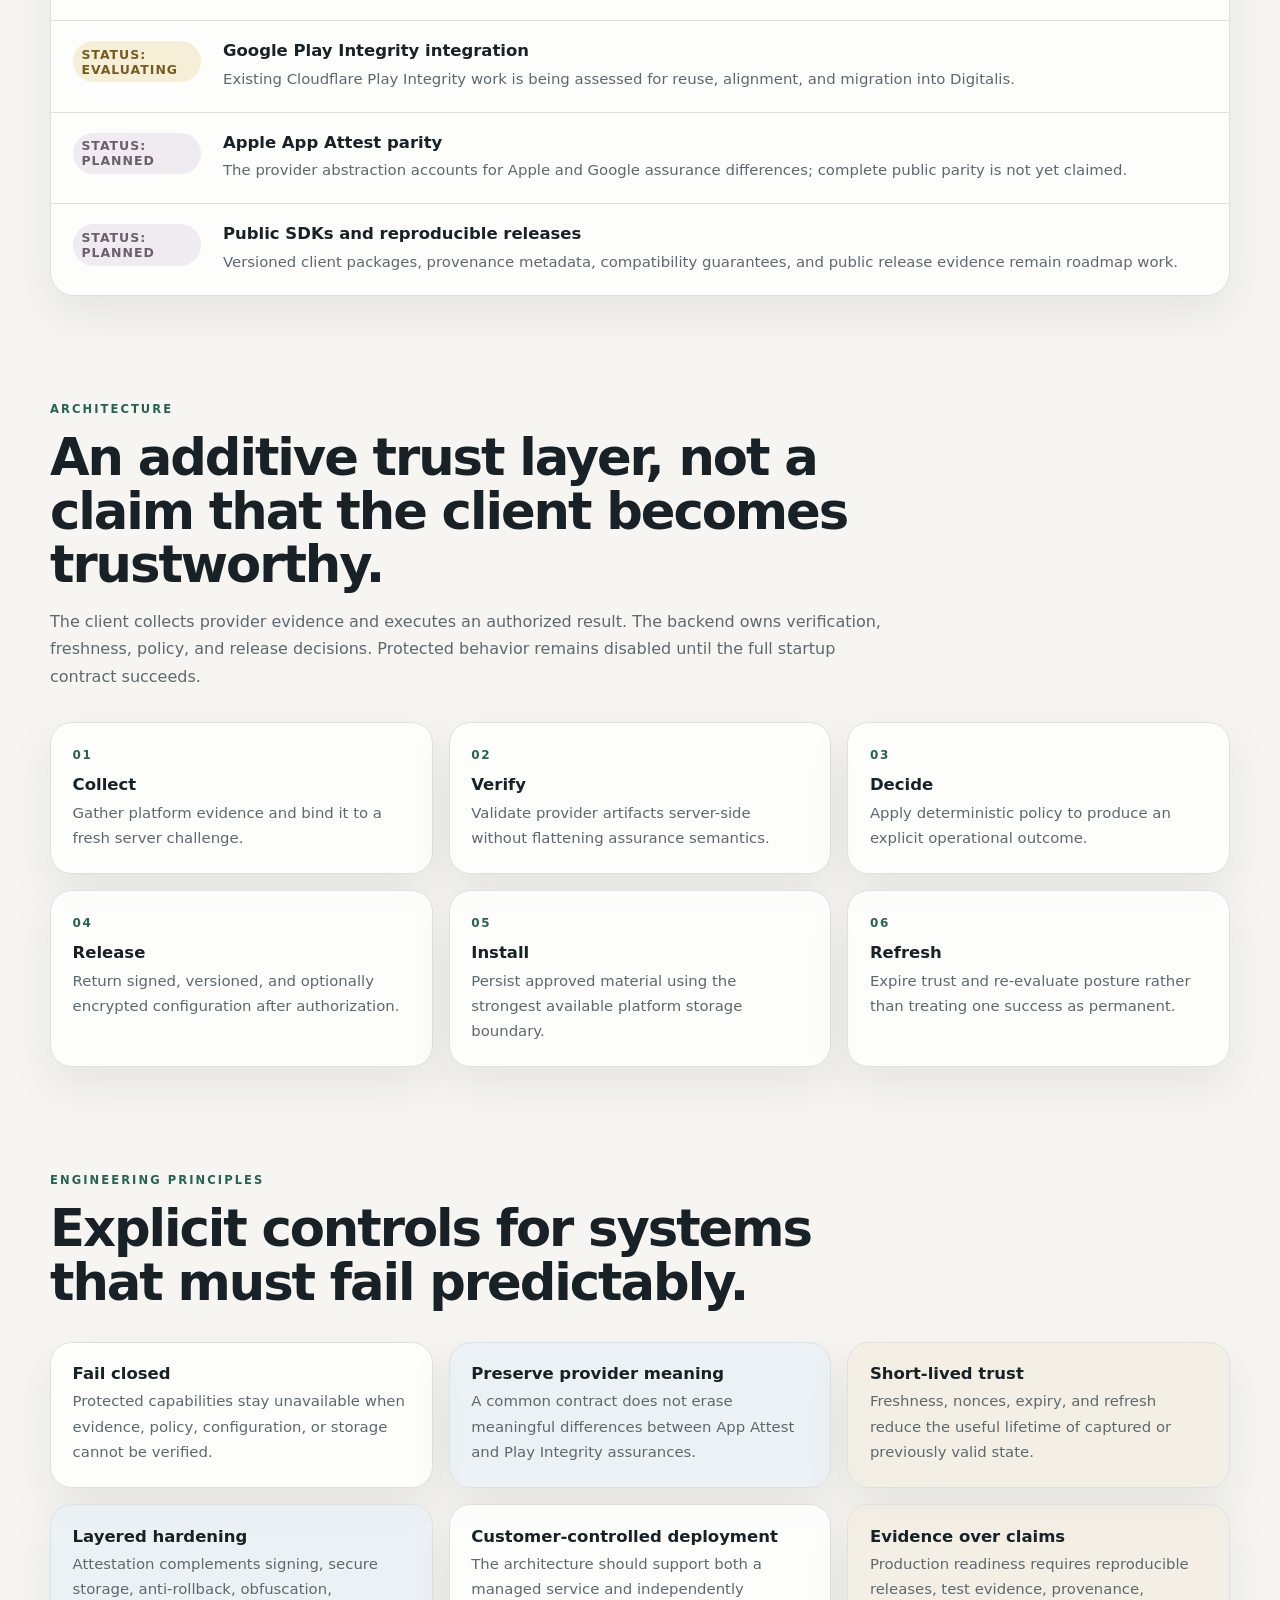
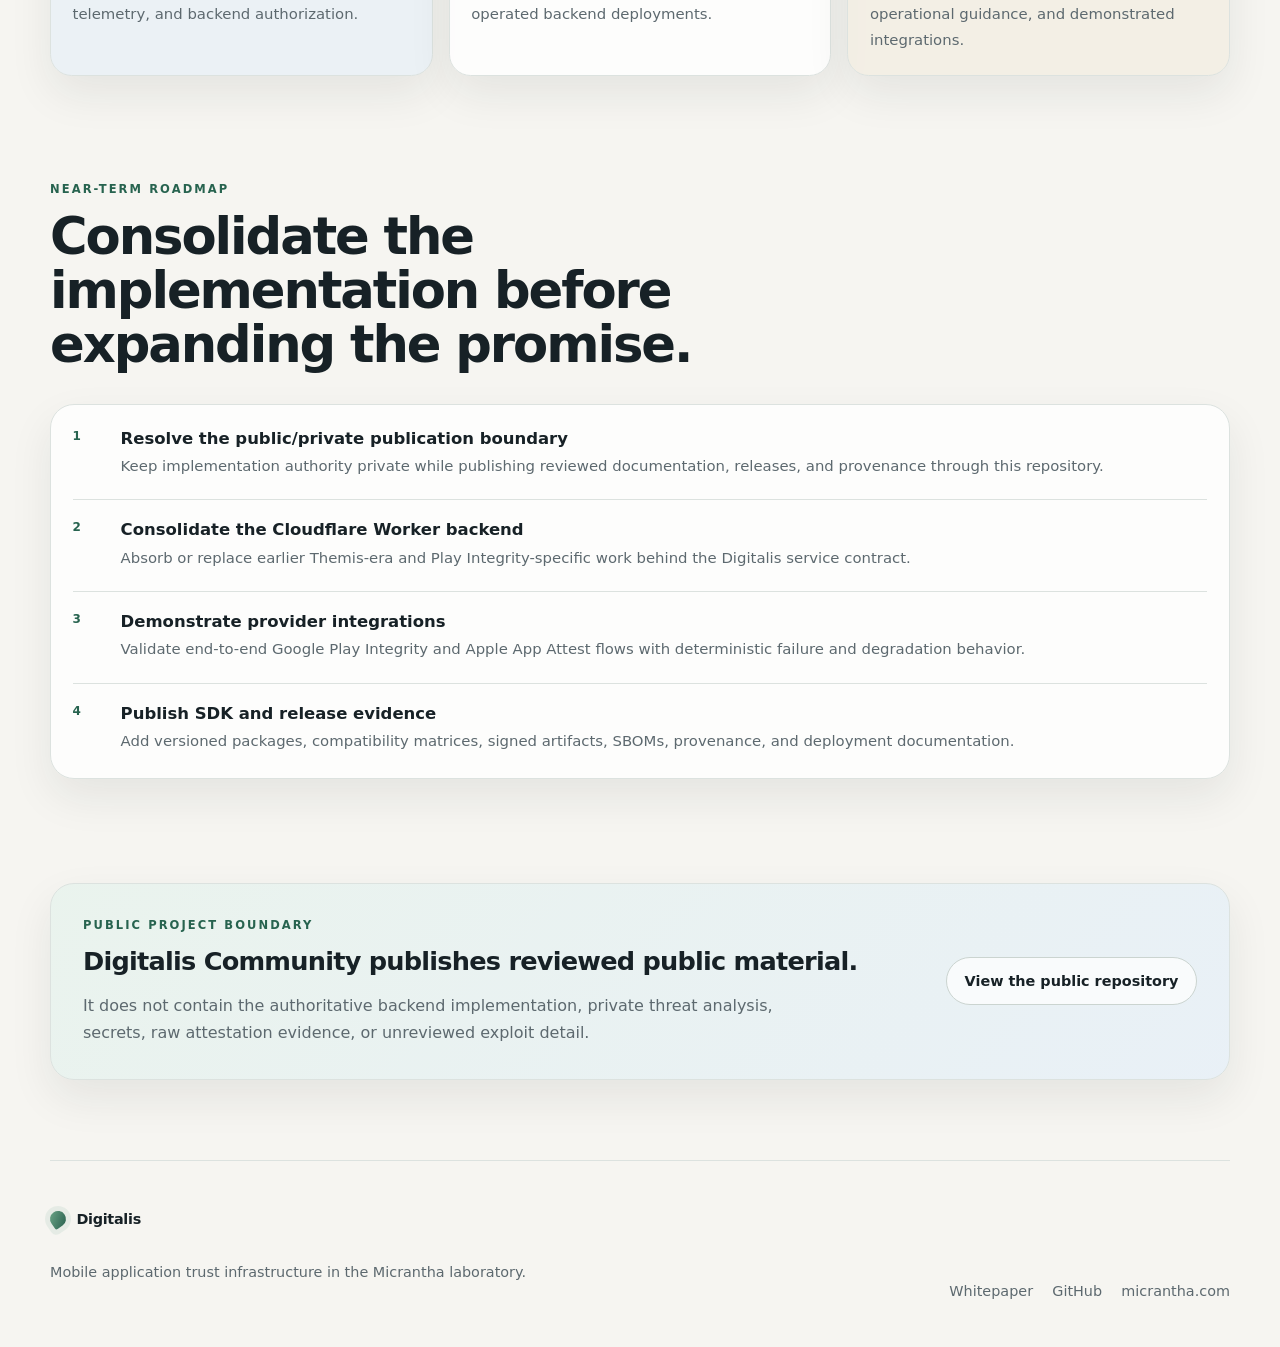
==== commit c5a174c1: "fix(site): remove CSP-blocked font requests without changing restored styles" ====
--- a/web/index.html
+++ b/web/index.html
@@ -28,6 +28,12 @@
 
       <main id="main-content">
         <section class="hero reveal">
+          <div class="hero-mark" aria-hidden="true">
+            <div class="leaf leaf-a"></div>
+            <div class="leaf leaf-b"></div>
+            <div class="leaf leaf-c"></div>
+            <div class="stem"></div>
+          </div>
           <div class="hero-copy">
             <p class="pill">Micrantha laboratory · active development</p>
             <h1>Mobile trust that remains <em>backend-authoritative.</em></h1>
--- a/web/styles.css
+++ b/web/styles.css
@@ -1,675 +1,340 @@
 :root {
-  --page: #f5f3ea;
-  --surface: #ffffff;
-  --surface-green: #e7f0e6;
-  --surface-blue: #e7eef4;
-  --surface-sand: #f1eadb;
-  --surface-rose: #f2e5e5;
+  --page: #f6f5f1;
+  --paper: rgba(255, 255, 255, 0.82);
+  --paper-strong: #ffffff;
   --ink: #172126;
-  --muted: #4f5c61;
-  --line: #98a59f;
-  --line-strong: #5f6d67;
-  --green: #245d49;
-  --link: #164f9c;
-  --visited: #67447c;
-  --max-width: 1040px;
-}
-
-* {
-  box-sizing: border-box;
-}
-
-html {
-  scroll-behavior: smooth;
-}
-
+  --muted: #5d696f;
+  --line: #dce2df;
+  --green: #27634f;
+  --green-soft: #e9f3ed;
+  --blue-soft: #e8f0f7;
+  --sand: #f3eee2;
+  --rose: #f4eaea;
+  --shadow: 0 18px 44px rgba(31, 42, 42, 0.08);
+  --max-width: 1180px;
+}
+
+* { box-sizing: border-box; }
+html { scroll-behavior: smooth; }
 body {
   margin: 0;
+  font-family: "Inter", system-ui, sans-serif;
+  color: var(--ink);
+  background:
+    radial-gradient(circle at 12% 2%, rgba(197, 224, 207, 0.48), transparent 25rem),
+    radial-gradient(circle at 88% 8%, rgba(207, 221, 237, 0.58), transparent 28rem),
+    var(--page);
   min-height: 100vh;
-  color: var(--ink);
-  background: var(--page);
-  font-family: system-ui, -apple-system, BlinkMacSystemFont, "Segoe UI", sans-serif;
-  font-size: 16px;
-  line-height: 1.5;
-}
-
-a {
-  color: var(--link);
-  text-decoration: underline;
-  text-underline-offset: 0.12em;
-}
-
-a:visited {
-  color: var(--visited);
-}
-
-a:hover {
-  text-decoration-thickness: 2px;
-}
-
-p {
-  margin-block: 0.65rem;
-}
+}
+a { color: inherit; text-decoration: none; }
+p { line-height: 1.7; }
 
 .skip-link {
   position: fixed;
-  top: 0.5rem;
-  left: 0.5rem;
+  top: 0.75rem;
+  left: 0.75rem;
   z-index: 100;
-  padding: 0.45rem 0.65rem;
-  border: 2px solid var(--ink);
-  color: var(--ink);
-  background: var(--surface);
+  padding: 0.7rem 1rem;
+  border-radius: 0.75rem;
+  color: white;
+  background: var(--green);
   transform: translateY(-160%);
 }
-
-.skip-link:focus {
-  transform: translateY(0);
-}
-
+.skip-link:focus { transform: translateY(0); }
 :where(a, button):focus-visible {
-  outline: 3px solid #b05a00;
+  outline: 3px solid var(--green);
   outline-offset: 3px;
 }
 
-.page-shell {
-  min-height: 100vh;
-}
-
+.page-shell { min-height: 100vh; }
 .site-header,
 .hero,
 .summary-grid,
 .section,
 .notice,
 .site-footer {
-  width: min(calc(100% - 2rem), var(--max-width));
+  width: min(calc(100% - 2.5rem), var(--max-width));
   margin-inline: auto;
 }
 
 .site-header {
+  position: sticky;
+  top: 0.8rem;
+  z-index: 20;
   display: flex;
-  align-items: baseline;
+  align-items: center;
   justify-content: space-between;
   gap: 1rem;
-  margin-top: 1rem;
-  padding: 0.55rem 0 0.7rem;
-  border-bottom: 2px solid var(--line-strong);
-}
-
+  margin-top: 0.8rem;
+  padding: 0.85rem 1rem;
+  border: 1px solid rgba(220, 226, 223, 0.9);
+  border-radius: 1.1rem;
+  background: rgba(250, 250, 247, 0.86);
+  backdrop-filter: blur(18px);
+  box-shadow: 0 12px 32px rgba(31, 42, 42, 0.06);
+}
 .brand {
   display: inline-flex;
   align-items: center;
-  gap: 0.45rem;
-  color: var(--ink);
-  font-size: 1.18rem;
+  gap: 0.65rem;
   font-weight: 700;
-  text-decoration: none;
-}
-
-.brand:visited {
-  color: var(--ink);
-}
-
+  letter-spacing: -0.02em;
+}
 .brand-mark {
-  width: 0.75rem;
-  height: 0.75rem;
-  border: 1px solid var(--green);
-  background: var(--green);
-}
-
-.site-nav {
-  display: flex;
-  flex-wrap: wrap;
-  gap: 0.35rem 0.95rem;
-  font-size: 0.92rem;
-}
+  width: 1rem;
+  height: 1rem;
+  border-radius: 50% 50% 50% 12%;
+  transform: rotate(-35deg);
+  background: linear-gradient(145deg, #6ea789, #285f4d);
+  box-shadow: 0 0 0 5px rgba(110, 167, 137, 0.12);
+}
+.site-nav { display: flex; gap: 1.25rem; color: var(--muted); font-size: 0.9rem; }
+.site-nav a:hover, .site-nav a:focus-visible { color: var(--ink); }
 
 .hero {
-  margin-top: 1rem;
-  padding: 1.25rem;
-  border: 1px solid var(--line-strong);
-  background: var(--surface-green);
-}
-
+  position: relative;
+  overflow: hidden;
+  display: grid;
+  grid-template-columns: 0.68fr 1.32fr;
+  align-items: center;
+  gap: 3.5rem;
+  margin-top: 2.2rem;
+  padding: clamp(2rem, 5vw, 4rem);
+  border: 1px solid rgba(255,255,255,.75);
+  border-radius: 2rem;
+  background: linear-gradient(135deg, rgba(250,248,242,.96), rgba(236,243,238,.94) 52%, rgba(226,235,244,.94));
+  box-shadow: 0 24px 60px rgba(31,42,42,.10);
+}
+.hero::after {
+  content: "";
+  position: absolute;
+  width: 22rem;
+  height: 22rem;
+  right: -8rem;
+  bottom: -12rem;
+  border-radius: 50%;
+  background: rgba(255,255,255,.34);
+}
 .hero-mark {
-  display: none;
-}
-
-.hero-copy {
-  max-width: 52rem;
-}
-
-.pill,
-.kicker,
-.eyebrow,
-.status {
+  position: relative;
+  min-height: 21rem;
+  border: 1px solid #d4ded9;
+  border-radius: 2rem;
+  background: linear-gradient(180deg, rgba(218,234,224,.82), rgba(255,255,255,.82));
+  box-shadow: var(--shadow);
+}
+.stem {
+  position: absolute;
+  left: 49%; top: 20%;
+  width: 0.35rem; height: 62%;
+  border-radius: 99px;
+  background: #557c68;
+  transform: rotate(8deg);
+}
+.leaf { position: absolute; width: 6.8rem; height: 10rem; border-radius: 75% 8% 75% 12%; background: linear-gradient(145deg,#96b9a4,#376a56); box-shadow: 0 18px 28px rgba(39,99,79,.15); }
+.leaf-a { left: 24%; top: 12%; transform: rotate(-38deg); }
+.leaf-b { right: 17%; top: 27%; transform: rotate(36deg) scale(.92); }
+.leaf-c { left: 27%; bottom: 8%; transform: rotate(-55deg) scale(.78); }
+.hero-copy { position: relative; z-index: 1; }
+.pill, .status {
+  display: inline-flex;
+  align-items: center;
+  width: fit-content;
+  border-radius: 999px;
   font-size: 0.78rem;
   font-weight: 700;
-  letter-spacing: 0.06em;
   text-transform: uppercase;
-}
-
-.pill,
-.kicker,
-.eyebrow {
-  color: var(--green);
-}
-
-.pill {
-  margin: 0;
-}
-
+  letter-spacing: 0.14em;
+}
+.pill { margin: 0; padding: 0.45rem 0.75rem; color: #235a48; border: 1px solid #bee0cc; background: #edf7f0; }
 .hero h1 {
-  max-width: 28ch;
-  margin: 0.55rem 0 0;
-  font-size: clamp(2rem, 5vw, 3.35rem);
-  line-height: 1.05;
-  letter-spacing: -0.025em;
-}
-
-.hero h1 em {
-  color: var(--green);
-  font-style: normal;
-}
-
-.hero-text {
-  max-width: 48rem;
-  margin-top: 0.9rem;
-  color: var(--muted);
-  font-size: 1rem;
-}
-
-.hero-actions {
-  display: flex;
-  flex-wrap: wrap;
-  gap: 0.55rem;
-  margin-top: 1rem;
-}
-
+  max-width: 13ch;
+  margin: 1rem 0 0;
+  font-size: clamp(2.8rem, 6.3vw, 5.8rem);
+  line-height: 0.98;
+  letter-spacing: -0.055em;
+}
+.hero h1 em { font-family: "Newsreader", Georgia, serif; font-weight: 500; color: var(--green); }
+.hero-text { max-width: 47rem; margin: 1.5rem 0 0; font-size: 1.08rem; color: #4f5e63; }
+.hero-actions { display: flex; flex-wrap: wrap; gap: 0.8rem; margin-top: 1.8rem; }
 .button {
   display: inline-flex;
   align-items: center;
   justify-content: center;
-  min-height: 2.5rem;
-  padding: 0.35rem 0.7rem;
-  border: 1px solid var(--line-strong);
-  color: var(--link);
-  background: var(--surface);
+  min-height: 3rem;
+  padding: 0 1.1rem;
+  border-radius: 999px;
+  border: 1px solid transparent;
   font-weight: 650;
-  text-decoration: underline;
-}
-
-.button:visited {
-  color: var(--visited);
-}
-
-.button-primary {
-  border-color: var(--green);
-  color: #ffffff;
-  background: var(--green);
-  text-decoration: none;
-}
-
-.button-primary:visited {
-  color: #ffffff;
-}
-
-.button-secondary {
-  background: var(--surface);
-}
-
-.summary-grid,
-.card-grid,
-.flow-grid,
+  font-size: 0.9rem;
+  transition: transform 160ms ease, box-shadow 160ms ease;
+}
+.button:hover, .button:focus-visible { transform: translateY(-2px); }
+.button-primary { color: white; background: #285f4d; box-shadow: 0 12px 24px rgba(40,95,77,.18); }
+.button-secondary { border-color: #cbd4d0; background: rgba(255,255,255,.72); }
+
+.summary-grid, .card-grid, .flow-grid { display: grid; gap: 1rem; }
+.summary-grid { grid-template-columns: repeat(3, 1fr); margin-top: 1rem; }
+.summary-grid article, .card-grid article, .flow-grid article, .status-table, .roadmap, .notice {
+  border: 1px solid var(--line);
+  background: var(--paper);
+  box-shadow: var(--shadow);
+}
+.summary-grid article { padding: 1.35rem; border-radius: 1.35rem; }
+.kicker, .eyebrow { margin: 0; color: var(--green); font-size: 0.72rem; font-weight: 700; text-transform: uppercase; letter-spacing: .18em; }
+.summary-grid h2 { margin: .65rem 0 0; font-size: 1.08rem; }
+.summary-grid p:last-child { margin-bottom: 0; color: var(--muted); font-size: .92rem; }
+
+.section { padding-top: 6.5rem; }
+.section-heading { max-width: 52rem; }
+.section-heading h2 { margin: .7rem 0 0; font-size: clamp(2rem, 4vw, 3.4rem); line-height: 1.05; letter-spacing: -.04em; }
+.section-heading > p:last-child { color: var(--muted); font-size: 1rem; }
+.status-table { margin-top: 2rem; border-radius: 1.5rem; overflow: hidden; }
+.status-table article { display: grid; grid-template-columns: 8rem 1fr; gap: 1.4rem; padding: 1.25rem 1.35rem; border-bottom: 1px solid var(--line); }
+.status-table article:last-child { border-bottom: 0; }
+.status-table h3, .card-grid h3, .flow-grid h3, .roadmap h3 { margin: 0; font-size: 1.03rem; }
+.status-table p, .card-grid p, .flow-grid p, .roadmap p { margin: .4rem 0 0; color: var(--muted); font-size: .93rem; }
+.status { justify-content: center; align-self: start; padding: .35rem .55rem; letter-spacing: .08em; }
+.status-defined { color: #245e48; background: #e4f2e8; }
+.status-active { color: #315d77; background: #e5f0f7; }
+.status-evaluating { color: #755c21; background: #f5efd8; }
+.status-planned { color: #6c5f6d; background: #f0eaf1; }
+
+.architecture-section { position: relative; }
+.flow-grid { grid-template-columns: repeat(3, 1fr); margin-top: 2rem; }
+.flow-grid article, .card-grid article { padding: 1.35rem; border-radius: 1.35rem; }
+.flow-grid span, .roadmap > li > span { color: var(--green); font-size: .75rem; font-weight: 700; letter-spacing: .14em; }
+.flow-grid h3 { margin-top: .75rem; }
+.card-grid { grid-template-columns: repeat(3, 1fr); margin-top: 2rem; }
+.card-grid article:nth-child(2n) { background: rgba(232,240,247,.72); }
+.card-grid article:nth-child(3n) { background: rgba(243,238,226,.78); }
+
+.roadmap { list-style: none; margin: 2rem 0 0; padding: .25rem 1.35rem; border-radius: 1.5rem; }
+.roadmap li { display: grid; grid-template-columns: 2rem 1fr; gap: 1rem; padding: 1.25rem 0; border-bottom: 1px solid var(--line); }
+.roadmap li:last-child { border-bottom: 0; }
+
+.notice { display: flex; align-items: center; justify-content: space-between; gap: 2rem; margin-top: 6.5rem; padding: 2rem; border-radius: 1.5rem; background: linear-gradient(135deg, rgba(233,243,237,.94), rgba(232,240,247,.94)); }
+.notice h2 { margin: .65rem 0 0; font-size: 1.6rem; letter-spacing: -.03em; }
+.notice p:last-child { max-width: 45rem; margin-bottom: 0; color: var(--muted); }
+
+.status-meta {
+  margin-top: 1rem;
+  padding: 1rem 1.15rem;
+  border-left: 4px solid var(--green);
+  border-radius: 0.75rem;
+  background: rgba(255,255,255,.72);
+  color: var(--muted);
+  font-size: 0.88rem;
+}
+.status-meta strong { color: var(--ink); }
+
+.site-footer { display: flex; align-items: flex-end; justify-content: space-between; gap: 2rem; margin-top: 5rem; padding: 2rem 0 3rem; border-top: 1px solid var(--line); color: var(--muted); font-size: .9rem; }
+.footer-brand { color: var(--ink); }
+.footer-links { display: flex; flex-wrap: wrap; gap: 1.2rem; }
+.footer-inner { display: contents; }
+
+/* Whitepaper */
+.whitepaper {
+  width: min(calc(100% - 2.5rem), 1080px);
+  margin-inline: auto;
+}
+.whitepaper-hero {
+  padding: 7rem 0 4rem;
+  max-width: 58rem;
+}
+.whitepaper-hero h1 {
+  margin: 0.8rem 0 0;
+  font-size: clamp(3rem, 7vw, 6rem);
+  line-height: 0.96;
+  letter-spacing: -0.055em;
+}
+.whitepaper-lead {
+  max-width: 48rem;
+  margin-top: 1.5rem;
+  color: var(--muted);
+  font-size: 1.12rem;
+}
+.whitepaper-section {
+  padding: 3.5rem 0;
+  border-top: 1px solid var(--line);
+}
+.whitepaper-intro,
+.whitepaper-copy {
+  max-width: 48rem;
+}
+.whitepaper-section h2 {
+  margin: 0;
+  font-size: clamp(2rem, 4vw, 3.2rem);
+  line-height: 1.05;
+  letter-spacing: -0.04em;
+}
+.whitepaper-section p { color: var(--muted); }
 .whitepaper-highlights,
 .paper-grid,
 .whitepaper-columns,
 .outcome-grid {
   display: grid;
-  gap: 0;
-}
-
-.summary-grid {
-  grid-template-columns: repeat(3, 1fr);
-  margin-top: 1rem;
+  gap: 1rem;
+  margin-top: 2rem;
+}
+.whitepaper-highlights,
+.whitepaper-columns { grid-template-columns: repeat(3, 1fr); }
+.paper-grid,
+.outcome-grid { grid-template-columns: repeat(3, 1fr); }
+.whitepaper-highlights article,
+.paper-card,
+.outcome-card,
+.deploy-panel {
+  padding: 1.4rem;
   border: 1px solid var(--line);
-}
-
-.summary-grid article {
-  min-width: 0;
-  padding: 1rem;
-  border-right: 1px solid var(--line);
-  background: var(--surface);
-}
-
-.summary-grid article:nth-child(1) {
-  background: var(--surface-green);
-}
-
-.summary-grid article:nth-child(2) {
-  background: var(--surface-blue);
-}
-
-.summary-grid article:nth-child(3) {
-  border-right: 0;
-  background: var(--surface-sand);
-}
-
-.summary-grid h2 {
-  margin: 0.35rem 0 0;
-  font-size: 1.05rem;
-}
-
-.summary-grid p:last-child {
-  margin-bottom: 0;
-  color: var(--muted);
-  font-size: 0.91rem;
-}
-
-.section {
-  margin-top: 1rem;
-  padding: 1.25rem;
-  border: 1px solid var(--line);
-  background: var(--surface);
-}
-
-.architecture-section {
-  background: var(--surface-blue);
-}
-
-.principles-section {
-  background: var(--surface-sand);
-}
-
-.roadmap-section {
-  background: var(--surface-rose);
-}
-
-.section-heading {
-  max-width: 52rem;
-}
-
-.section-heading h2 {
-  margin: 0.4rem 0 0;
-  font-size: clamp(1.45rem, 3vw, 2rem);
-  line-height: 1.15;
-  letter-spacing: -0.015em;
-}
-
-.section-heading > p:last-child {
-  color: var(--muted);
-}
-
-.status-meta {
-  margin-top: 0.9rem;
-  padding: 0.7rem 0.8rem;
-  border-left: 4px solid var(--green);
-  background: var(--surface-sand);
-  color: var(--muted);
-  font-size: 0.88rem;
-}
-
-.status-meta strong {
-  color: var(--ink);
-}
-
-.status-table {
-  margin-top: 1rem;
-  border-top: 1px solid var(--line-strong);
-}
-
-.status-table article {
-  display: grid;
-  grid-template-columns: 8.5rem 1fr;
-  gap: 1rem;
-  padding: 0.85rem 0;
-  border-bottom: 1px solid var(--line);
-}
-
-.status-table h3,
-.card-grid h3,
-.flow-grid h3,
-.roadmap h3 {
-  margin: 0;
-  font-size: 1rem;
-}
-
-.status-table p,
-.card-grid p,
-.flow-grid p,
-.roadmap p {
-  margin: 0.25rem 0 0;
-  color: var(--muted);
-  font-size: 0.92rem;
-}
-
-.status {
-  align-self: start;
-  width: fit-content;
-  padding: 0.12rem 0.32rem;
-  border: 1px solid currentColor;
-  letter-spacing: 0.03em;
-}
-
-.status-defined {
-  color: #245e48;
-  background: #e4f2e8;
-}
-
-.status-active {
-  color: #315d77;
-  background: #e5f0f7;
-}
-
-.status-evaluating {
-  color: #755c21;
-  background: #f5efd8;
-}
-
-.status-planned {
-  color: #6c4f6f;
-  background: #f0e5f1;
-}
-
-.flow-grid,
-.card-grid {
-  grid-template-columns: repeat(3, 1fr);
-  margin-top: 1rem;
-  border-top: 1px solid var(--line);
-  border-left: 1px solid var(--line);
-}
-
-.flow-grid article,
-.card-grid article {
-  min-width: 0;
-  padding: 0.85rem;
-  border-right: 1px solid var(--line);
-  border-bottom: 1px solid var(--line);
-  background: rgba(255, 255, 255, 0.72);
-}
-
-.flow-grid span,
-.roadmap > li > span,
+  border-radius: 1.35rem;
+  background: var(--paper);
+  box-shadow: var(--shadow);
+}
 .paper-card span {
   color: var(--green);
   font-size: 0.75rem;
   font-weight: 700;
-  letter-spacing: 0.05em;
-}
-
-.flow-grid h3 {
-  margin-top: 0.25rem;
-}
-
-.roadmap {
-  list-style: none;
-  margin: 1rem 0 0;
-  padding: 0;
-  border-top: 1px solid var(--line-strong);
-}
-
-.roadmap li {
-  display: grid;
-  grid-template-columns: 1.5rem 1fr;
-  gap: 0.75rem;
-  padding: 0.85rem 0;
-  border-bottom: 1px solid var(--line);
-}
-
-.notice {
-  display: flex;
-  align-items: flex-start;
-  justify-content: space-between;
-  gap: 1.5rem;
-  margin-top: 1rem;
-  padding: 1.25rem;
-  border: 1px solid var(--line-strong);
-  background: var(--surface-blue);
-}
-
-.notice h2 {
-  margin: 0.35rem 0 0;
-  font-size: 1.35rem;
-}
-
-.notice p:last-child {
-  max-width: 45rem;
-  margin-bottom: 0;
-  color: var(--muted);
-}
-
-.site-footer {
-  display: flex;
-  align-items: flex-start;
-  justify-content: space-between;
-  gap: 2rem;
-  margin-top: 1.5rem;
-  padding: 1rem 0 2rem;
-  border-top: 2px solid var(--line-strong);
-  color: var(--muted);
-  font-size: 0.9rem;
-}
-
-.footer-brand {
-  color: var(--ink);
-}
-
-.footer-links {
-  display: flex;
-  flex-wrap: wrap;
-  gap: 0.35rem 1rem;
-}
-
-.footer-inner {
-  display: contents;
-}
-
-/* Whitepaper remains Utility: technical reference, not an Editorial profile. */
-.whitepaper {
-  width: min(calc(100% - 2rem), 880px);
-  margin-inline: auto;
-}
-
-.whitepaper-hero {
-  margin-top: 1rem;
-  padding: 1.25rem;
-  border: 1px solid var(--line-strong);
-  background: var(--surface-green);
-}
-
-.whitepaper-hero h1 {
-  max-width: 28ch;
-  margin: 0.45rem 0 0;
-  font-size: clamp(2rem, 5vw, 3.2rem);
-  line-height: 1.05;
-  letter-spacing: -0.025em;
-}
-
-.whitepaper-lead {
-  max-width: 48rem;
-  margin-top: 0.9rem;
-  color: var(--muted);
-  font-size: 1rem;
-}
-
-.whitepaper-section {
-  padding: 1.35rem 0;
-  border-top: 1px solid var(--line);
-}
-
-.whitepaper-section:first-of-type {
-  margin-top: 1rem;
-}
-
-.whitepaper-intro,
-.whitepaper-copy {
-  max-width: 48rem;
-}
-
-.whitepaper-section h2 {
-  margin: 0;
-  font-size: clamp(1.4rem, 3vw, 1.9rem);
-  line-height: 1.15;
-  letter-spacing: -0.015em;
-}
-
-.whitepaper-section p {
-  color: var(--muted);
-}
-
-.whitepaper-highlights,
-.paper-grid,
-.whitepaper-columns,
-.outcome-grid {
-  grid-template-columns: repeat(3, 1fr);
-  margin-top: 1rem;
-  border-top: 1px solid var(--line);
-  border-left: 1px solid var(--line);
-}
-
-.whitepaper-highlights article,
-.paper-card,
-.outcome-card,
-.deploy-panel {
-  min-width: 0;
-  padding: 0.9rem;
-  border-right: 1px solid var(--line);
-  border-bottom: 1px solid var(--line);
-  background: var(--surface);
-}
-
-.whitepaper-highlights article:nth-child(3n + 1),
-.paper-grid article:nth-child(3n + 1),
-.outcome-grid article:nth-child(3n + 1) {
-  background: var(--surface-green);
-}
-
-.whitepaper-highlights article:nth-child(3n + 2),
-.paper-grid article:nth-child(3n + 2),
-.outcome-grid article:nth-child(3n + 2) {
-  background: var(--surface-blue);
-}
-
-.whitepaper-highlights article:nth-child(3n),
-.paper-grid article:nth-child(3n),
-.outcome-grid article:nth-child(3n) {
-  background: var(--surface-sand);
-}
-
+  letter-spacing: 0.14em;
+}
 .paper-card h3,
 .outcome-card h3,
 .whitepaper-highlights h3 {
-  margin: 0.3rem 0 0;
-  font-size: 1rem;
-}
-
+  margin: 0.7rem 0 0;
+  font-size: 1.05rem;
+}
 .paper-card p,
 .outcome-card p,
-.whitepaper-highlights p {
-  margin-bottom: 0;
-  font-size: 0.92rem;
-}
-
+.whitepaper-highlights p { margin-bottom: 0; font-size: 0.93rem; }
 .deploy-panel {
-  border: 1px solid var(--line-strong);
-  background: var(--surface-sand);
-}
-
-.deploy-panel h2 {
-  margin-top: 0.35rem;
-}
-
-.reveal {
-  opacity: 1;
-  transform: none;
-}
-
-.js .reveal {
-  opacity: 1;
-  transform: none;
-}
-
-.js .reveal.is-visible {
-  opacity: 1;
-  transform: none;
-}
+  background: linear-gradient(135deg, rgba(233,243,237,.94), rgba(232,240,247,.94));
+}
+.deploy-panel h2 { margin-top: 0.7rem; }
+
+.reveal { opacity: 1; transform: none; }
+.js .reveal { opacity: 0; transform: translateY(18px); transition: opacity 600ms ease, transform 600ms ease; }
+.js .reveal.is-visible { opacity: 1; transform: none; }
 
 @media (prefers-reduced-motion: reduce) {
-  html {
-    scroll-behavior: auto;
-  }
-}
-
-@media (max-width: 820px) {
-  .summary-grid,
-  .flow-grid,
-  .card-grid,
-  .whitepaper-highlights,
-  .paper-grid,
-  .whitepaper-columns,
-  .outcome-grid {
-    grid-template-columns: 1fr 1fr;
-  }
-
-  .summary-grid article:nth-child(2) {
-    border-right: 0;
-  }
-
-  .summary-grid article:nth-child(3) {
-    grid-column: 1 / -1;
-    border-top: 1px solid var(--line);
-  }
-
-  .notice {
-    flex-direction: column;
-  }
-}
-
-@media (max-width: 620px) {
-  .site-header {
-    align-items: flex-start;
-    flex-direction: column;
-  }
-
-  .site-nav {
-    width: 100%;
-  }
-
-  .hero,
-  .section,
-  .notice,
-  .whitepaper-hero {
-    padding: 1rem;
-  }
-
-  .summary-grid,
-  .flow-grid,
-  .card-grid,
-  .whitepaper-highlights,
-  .paper-grid,
-  .whitepaper-columns,
-  .outcome-grid {
-    grid-template-columns: 1fr;
-  }
-
-  .summary-grid article,
-  .summary-grid article:nth-child(2),
-  .summary-grid article:nth-child(3) {
-    grid-column: auto;
-    border-right: 0;
-    border-top: 1px solid var(--line);
-  }
-
-  .summary-grid article:first-child {
-    border-top: 0;
-  }
-
-  .status-table article {
-    grid-template-columns: 1fr;
-    gap: 0.45rem;
-  }
-
-  .site-footer {
-    flex-direction: column;
-  }
-}
+  html { scroll-behavior: auto; }
+  .js .reveal { opacity: 1; transform: none; transition: none; }
+}
+@media (max-width: 900px) {
+  .hero { grid-template-columns: 1fr; }
+  .hero-mark { min-height: 16rem; }
+  .summary-grid, .flow-grid, .card-grid,
+  .whitepaper-highlights, .paper-grid, .whitepaper-columns, .outcome-grid { grid-template-columns: 1fr 1fr; }
+  .notice { align-items: flex-start; flex-direction: column; }
+}
+@media (max-width: 640px) {
+  .site-header { position: static; align-items: flex-start; flex-direction: column; }
+  .site-nav { width: 100%; overflow-x: auto; padding-bottom: .2rem; }
+  .hero { padding: 1.5rem; border-radius: 1.4rem; }
+  .hero h1 { font-size: 2.75rem; }
+  .summary-grid, .flow-grid, .card-grid,
+  .whitepaper-highlights, .paper-grid, .whitepaper-columns, .outcome-grid { grid-template-columns: 1fr; }
+  .status-table article { grid-template-columns: 1fr; gap: .8rem; }
+  .status { justify-content: flex-start; }
+  .site-footer { align-items: flex-start; flex-direction: column; }
+  .whitepaper-hero { padding-top: 4rem; }
+}
